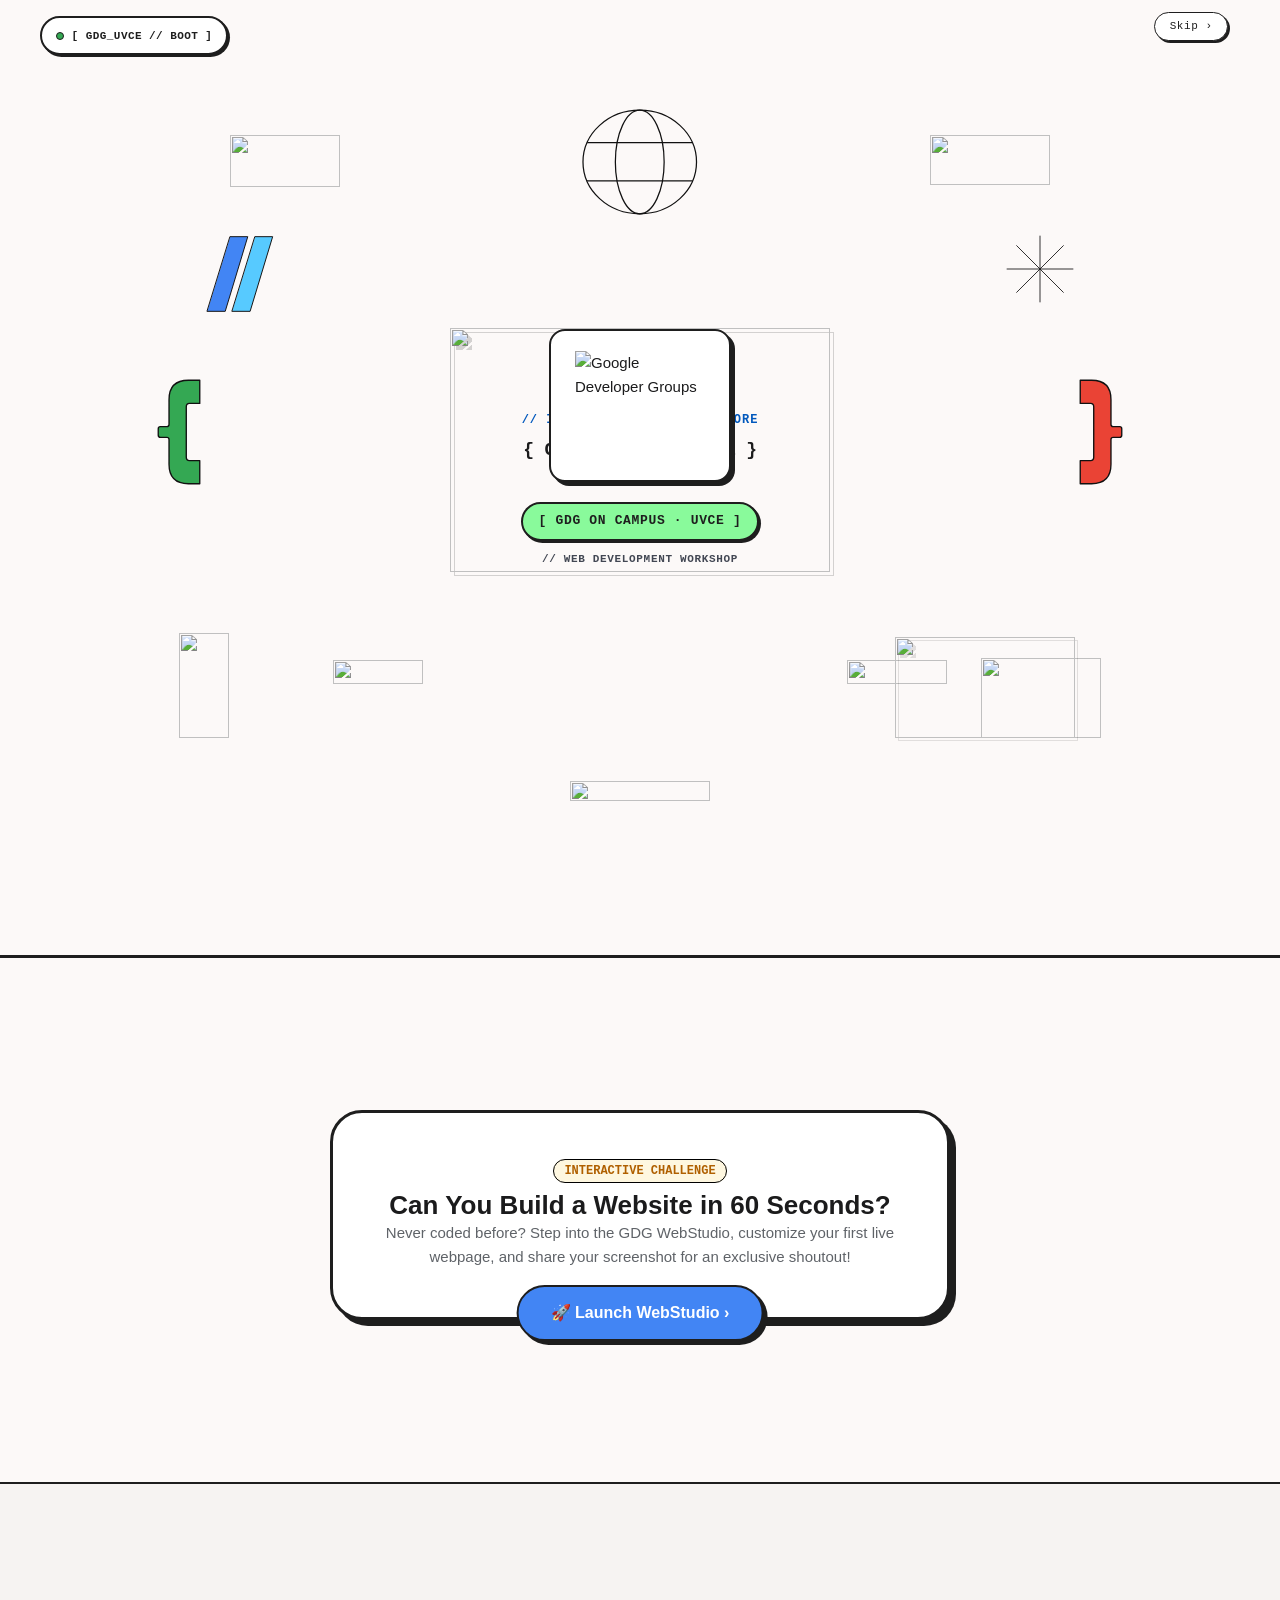
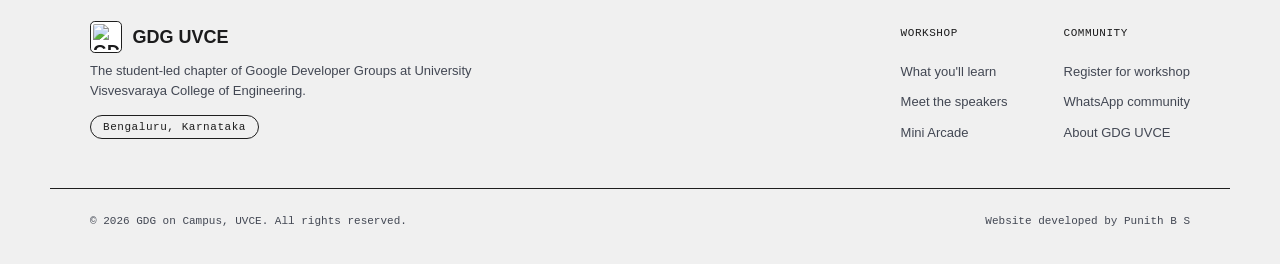
==== index.html @ 46bf40a6 "Refined User Experience" ====
<!DOCTYPE html>
<html lang="en">
<head>
<meta charset="UTF-8" />
<meta name="viewport" content="width=device-width, initial-scale=1.0, viewport-fit=cover" />
<title>GDG UVCE — Web Development Workshop</title>
<meta name="description" content="A free, hands-on web development workshop from GDG on Campus, UVCE. Learn HTML, CSS, JavaScript and deployment, and ship your first live site." />
<meta name="theme-color" content="#fcf9f8" />

<link rel="icon" href="Logo/Logos/GDG-Main-Logo.png" />
<link rel="apple-touch-icon" href="Logo/Logos/GDG-Main-Logo.png" />

<meta property="og:type" content="website" />
<meta property="og:title" content="GDG UVCE — Web Development Workshop" />
<meta property="og:description" content="A free, hands-on web development workshop from GDG on Campus, UVCE. Learn HTML, CSS, JavaScript and deployment, and ship your first live site." />
<meta property="og:image" content="Logo/Logos/GDG-Main-Logo.png" />
<meta name="twitter:card" content="summary" />
<meta name="twitter:title" content="GDG UVCE — Web Development Workshop" />
<meta name="twitter:description" content="A free, hands-on web development workshop from GDG on Campus, UVCE." />
<meta name="twitter:image" content="Logo/Logos/GDG-Main-Logo.png" />

<link rel="preconnect" href="https://fonts.googleapis.com">
<link rel="preconnect" href="https://fonts.gstatic.com" crossorigin>
<link href="https://fonts.googleapis.com/css2?family=Google+Sans:wght@400;500;700;800&family=Google+Sans+Mono:wght@400;500;600;700&display=swap" rel="stylesheet">
<link rel="preload" as="image" href="Playful SVGs and GIFs/Gifs/GDG-Sticker-Assembly.gif" />
<link rel="preload" as="image" href="Playful SVGs and GIFs/Gifs/GDG-Sticker-Brackets.gif" />
<link rel="preload" as="image" href="Logo/Logos/GDG-Main-Logo.png" />
<link rel="stylesheet" href="css/style.css" />
</head>
<body>

<a class="skip-link" href="#main-content">Skip to content</a>

<!-- ============================ INTRO ANIMATION ============================ -->
<section id="intro" aria-label="Intro animation">
  <div class="intro-header">
    <div class="intro-status">
      <span class="status-indicator__dot" aria-hidden="true"></span>
      <span class="intro-status__text">[ GDG_UVCE // BOOT ]</span>
    </div>
    <button id="skip-intro" type="button" aria-label="Skip intro animation">Skip ›</button>
  </div>

  <div id="intro-stage" aria-hidden="true">
    <!-- Boot Metadata Text (Scene 1) -->
    <div class="intro-boot-text" id="intro-boot-text">
      <div class="intro-boot-line intro-boot-line--1">// INITIALIZING WORKSHOP_CORE</div>
      <div class="intro-boot-line intro-boot-line--2">{ GDG_ON_CAMPUS_UVCE }</div>
      <div class="intro-boot-line intro-boot-line--3">* SYSTEM CONNECTED</div>
    </div>

    <!-- Curated SVG Primitives Container (Scene 1 & 2) -->
    <div class="intro-primitives" id="intro-primitives">
      <!-- Wireframe Globe (DrawSVG) -->
      <svg class="intro-svg intro-svg--globe" id="intro-svg-globe" viewBox="1096 24 241 220" width="120" height="110">
        <defs><clipPath id="globe-clip"><ellipse cx="1216" cy="134" rx="114" ry="104"/></clipPath></defs>
        <ellipse cx="1216" cy="134" rx="114" ry="104" fill="none" stroke="#111" stroke-width="2.5" stroke-linejoin="round" stroke-linecap="round"/>
        <ellipse cx="1216" cy="134" rx="49" ry="104" fill="none" stroke="#111" stroke-width="2.5" stroke-linejoin="round" stroke-linecap="round"/>
        <g clip-path="url(#globe-clip)">
          <line x1="1102" y1="95" x2="1331" y2="95" fill="none" stroke="#111" stroke-width="2.5" stroke-linejoin="round" stroke-linecap="round"/>
          <line x1="1102" y1="172" x2="1331" y2="172" fill="none" stroke="#111" stroke-width="2.5" stroke-linejoin="round" stroke-linecap="round"/>
        </g>
      </svg>

      <!-- Terminal Double Slash (DrawSVG) -->
      <svg class="intro-svg intro-svg--slash" id="intro-svg-slash" viewBox="488 279 180 204" width="70" height="80">
        <polygon points="553,285 598,285 540,477 494,477" fill="#4285F4" stroke="#111" stroke-width="2.5" stroke-linejoin="round" stroke-linecap="round"/>
        <polygon points="617,285 662,285 604,477 558,477" fill="#57CAFF" stroke="#111" stroke-width="2.5" stroke-linejoin="round" stroke-linecap="round"/>
      </svg>

      <!-- Asterisk Operator (DrawSVG) -->
      <svg class="intro-svg intro-svg--asterisk" id="intro-svg-asterisk" viewBox="286 279 204 204" width="70" height="70">
        <g fill="none" stroke="#111" stroke-width="2.5" stroke-linejoin="round" stroke-linecap="round">
          <line x1="292" y1="381" x2="484" y2="381"/>
          <line x1="388" y1="285" x2="388" y2="477"/>
          <line x1="320" y1="313" x2="456" y2="449"/>
          <line x1="456" y1="313" x2="320" y2="449"/>
        </g>
      </svg>

      <!-- Curly Braces (Left & Right) -->
      <svg class="intro-svg intro-svg--brace-left" id="intro-svg-brace-left" viewBox="28 279 89 204" width="50" height="110">
        <path d="M111 285 H90 Q54 285 54 321 V367 Q54 371 50 371 H38 Q34 371 34 375 V387 Q34 391 38 391 H50 Q54 391 54 395 V441 Q54 477 90 477 H111 V434 H92 Q86 434 86 428 V334 Q86 328 92 328 H111 Z" fill="#34A853" stroke="#111" stroke-width="2.5" stroke-linejoin="round" stroke-linecap="round"/>
      </svg>
      <svg class="intro-svg intro-svg--brace-right" id="intro-svg-brace-right" viewBox="1248 279 89 204" width="50" height="110">
        <path d="M1254 285 H1275 Q1311 285 1311 321 V367 Q1311 371 1315 371 H1327 Q1331 371 1331 375 V387 Q1331 391 1327 391 H1315 Q1311 391 1311 395 V441 Q1311 477 1275 477 H1254 V434 H1273 Q1279 434 1279 428 V334 Q1279 328 1273 328 H1254 Z" fill="#EA4335" stroke="#111" stroke-width="2.5" stroke-linejoin="round" stroke-linecap="round"/>
      </svg>

      <!-- Google Color Geometry Shapes (IMG elements) -->
      <img class="intro-geom intro-geom--blue-pill" src="Playful SVGs and GIFs/SVGs/Blue/09_pill_horizontal_dark.svg" alt="" width="110" height="52" />
      <img class="intro-geom intro-geom--yellow-stadium" src="Playful SVGs and GIFs/SVGs/Red/13_stadium_dark.svg" alt="" width="120" height="80" />
      <img class="intro-geom intro-geom--green-pill" src="Playful SVGs and GIFs/SVGs/Green/01_pill_vertical_light.svg" alt="" width="50" height="105" />
      <img class="intro-geom intro-geom--red-blob" src="Playful SVGs and GIFs/SVGs/Yellow/14_l_blob_light.svg" alt="" width="120" height="50" />
      <img class="intro-geom intro-geom--arrow" src="Playful SVGs and GIFs/SVGs/Blue/15_arrow_left.svg" alt="" width="140" height="20" />
      <img class="intro-geom intro-geom--dots" src="Playful SVGs and GIFs/SVGs/Blue/16_three_circles_outline.svg" alt="" width="90" height="24" />
      <img class="intro-geom intro-geom--arches" src="Playful SVGs and GIFs/SVGs/Blue/17_three_arches.svg" alt="" width="100" height="24" />
    </div>

    <!-- Scene 3: Sticker Stage -->
    <div class="intro-stickers" id="intro-stickers">
      <div class="intro-sticker intro-sticker--assembly" id="intro-sticker-assembly">
        <img src="Playful SVGs and GIFs/Gifs/GDG-Sticker-Assembly.gif" alt="" width="380" height="244" />
      </div>
      <div class="intro-sticker intro-sticker--brackets" id="intro-sticker-brackets">
        <img src="Playful SVGs and GIFs/Gifs/GDG-Sticker-Brackets.gif" alt="" width="180" height="101" />
      </div>
    </div>

    <!-- Scene 4 & 5: Logo & Chapter Identity Reveal -->
    <div class="intro-logo-container" id="intro-logo-container">
      <div class="intro-logo-card" id="intro-logo-card">
        <img id="intro-logo-img" src="Logo/Logos/GDG-Main-Logo.png" alt="Google Developer Groups" width="130" height="109" />
      </div>
      <div class="intro-identity" id="intro-identity">
        <div class="intro-identity__badge" id="intro-identity-badge">[ GDG ON CAMPUS · UVCE ]</div>
        <div class="intro-identity__sub" id="intro-identity-sub">// WEB DEVELOPMENT WORKSHOP</div>
      </div>
    </div>
  </div>
</section>

<!-- ============================ STICKY NAV ============================ -->
<header class="site-nav" id="site-nav">
  <div class="site-nav__container">
    <a class="site-nav__brand" href="#hero">
      <img src="Logo/Logos/GDG-Main-Logo.png" alt="GDG UVCE logo" width="30" height="30" />
      <span>GDG UVCE</span>
      <span class="code-pill code-pill--blue nav-badge">ON CAMPUS</span>
    </a>
    <nav class="site-nav__links" aria-label="Quick navigation">
      <a href="#learn" class="nav-link">Curriculum</a>
      <a href="#speakers" class="nav-link">Speakers</a>
      <a href="#game" class="nav-link">Mini Arcade</a>
      <a href="#about" class="nav-link">About</a>
    </nav>
    <a class="btn btn--primary js-register-btn site-nav__cta" href="#" target="_blank" rel="noopener noreferrer">
      Register
    </a>
  </div>
</header>

<main id="main-content">

<!-- ============================ HERO ============================ -->
<section id="hero" aria-label="Workshop hero">
  <!-- Subtle Developer SVG Flank Accents -->
  <div class="hero-accent hero-accent--top-left" aria-hidden="true">
    <img src="Playful SVGs and GIFs/SVGs/Green/05_brace_left_dark.svg" alt="" width="52" height="120" />
  </div>
  <div class="hero-accent hero-accent--top-right" aria-hidden="true">
    <img src="Playful SVGs and GIFs/SVGs/Yellow/07_asterisk.svg" alt="" width="60" height="60" />
  </div>
  <div class="hero-accent hero-accent--bottom-right" aria-hidden="true">
    <img src="Playful SVGs and GIFs/SVGs/Red/12_brace_right_light.svg" alt="" width="52" height="120" />
  </div>

  <div class="container hero-container">
    <div class="hero-status-row">
      <span class="status-indicator">
        <span class="status-indicator__dot" aria-hidden="true"></span>
        <span>OPEN</span>
      </span>
      <span class="code-pill code-pill--neutral">GDG ON CAMPUS · UVCE</span>
    </div>

    <img class="hero-logo" src="Logo/Logos/GDG-Main-Logo.png" alt="GDG UVCE logo" width="56" height="56" />

    <p class="eyebrow">STUDENT COMMUNITY INITIATIVE</p>

    <h1 class="hero-title type-display-lg">
      <span class="hero-title__line hero-title__line--accent">Web Development</span>
      <span class="hero-title__line">Workshop</span>
    </h1>

    <!-- Asymmetrical Window Card for Event Metadata -->
    <div class="window-card hero-meta-window">
      <div class="card-window-header">
        <div class="window-controls" aria-hidden="true">
          <span class="window-dot window-dot--red"></span>
          <span class="window-dot window-dot--yellow"></span>
          <span class="window-dot window-dot--green"></span>
        </div>
        <span class="card-window-tag">event_meta.config</span>
      </div>
      <div class="hero-meta">
        <div class="hero-meta__item">
          <span class="hero-meta__icon" aria-hidden="true">
            <svg width="18" height="18" viewBox="0 0 24 24" fill="none" stroke="currentColor" stroke-width="2" stroke-linecap="round" stroke-linejoin="round">
              <rect x="3" y="4" width="18" height="18" rx="2" ry="2"></rect>
              <line x1="16" y1="2" x2="16" y2="6"></line>
              <line x1="8" y1="2" x2="8" y2="6"></line>
              <line x1="3" y1="10" x2="21" y2="10"></line>
            </svg>
          </span>
          <div>
            <span class="hero-meta__sub">DATE</span>
            <strong id="hero-date">Sat, Nov 7, 2026</strong>
          </div>
        </div>
        <div class="hero-meta__divider" aria-hidden="true"></div>
        <div class="hero-meta__item">
          <span class="hero-meta__icon" aria-hidden="true">
            <svg width="18" height="18" viewBox="0 0 24 24" fill="none" stroke="currentColor" stroke-width="2" stroke-linecap="round" stroke-linejoin="round">
              <circle cx="12" cy="12" r="10"></circle>
              <polyline points="12 6 12 12 16 14"></polyline>
            </svg>
          </span>
          <div>
            <span class="hero-meta__sub">TIME</span>
            <strong id="hero-time">10:00 AM onwards</strong>
          </div>
        </div>
        <div class="hero-meta__divider" aria-hidden="true"></div>
        <div class="hero-meta__item">
          <span class="hero-meta__icon" aria-hidden="true">
            <svg width="18" height="18" viewBox="0 0 24 24" fill="none" stroke="currentColor" stroke-width="2" stroke-linecap="round" stroke-linejoin="round">
              <rect x="2" y="3" width="20" height="14" rx="2" ry="2"></rect>
              <line x1="8" y1="21" x2="16" y2="21"></line>
              <line x1="12" y1="17" x2="12" y2="21"></line>
            </svg>
          </span>
          <div>
            <span class="hero-meta__sub">LOCATION</span>
            <strong id="hero-venue">Online</strong>
          </div>
        </div>
      </div>
      <div class="card-window-footer">
        <span class="card-window-chapter">GDG ON CAMPUS · UVCE</span>
        <span class="card-window-track">EVENT_METADATA</span>
      </div>
    </div>

    <!-- Typewriter Command Line -->
    <div class="typewriter-box" aria-label="What you will learn">
      <span class="typewriter-prefix">&gt; $ learn --track</span>
      <span class="typewriter-output">
        <span id="typewriter"></span><span class="caret" aria-hidden="true">_</span>
      </span>
    </div>

    <!-- Neo-Brutalist Countdown -->
    <div class="countdown-wrapper">
      <div class="countdown" id="countdown" aria-label="Countdown to workshop">
        <div class="countdown__unit">
          <span class="countdown__unit-tag">01</span>
          <span class="countdown__value" id="cd-days">00</span>
          <span class="countdown__label countdown__label--blue">Days</span>
        </div>
        <div class="countdown__unit">
          <span class="countdown__unit-tag">02</span>
          <span class="countdown__value" id="cd-hours">00</span>
          <span class="countdown__label countdown__label--red">Hours</span>
        </div>
        <div class="countdown__unit">
          <span class="countdown__unit-tag">03</span>
          <span class="countdown__value" id="cd-mins">00</span>
          <span class="countdown__label countdown__label--yellow">Mins</span>
        </div>
        <div class="countdown__unit">
          <span class="countdown__unit-tag">04</span>
          <span class="countdown__value" id="cd-secs">00</span>
          <span class="countdown__label countdown__label--green">Secs</span>
        </div>
      </div>
    </div>

    <!-- Action Buttons -->
    <div class="btn-row cta-row">
      <a class="btn btn--primary js-register-btn" href="#" target="_blank" rel="noopener noreferrer">
        Claim your seat <span class="btn-arrow" aria-hidden="true">→</span>
      </a>
      <a class="btn btn--secondary js-whatsapp-btn" href="#" target="_blank" rel="noopener noreferrer">
        Join on WhatsApp <span class="btn-arrow" aria-hidden="true">↗</span>
      </a>
    </div>

    <div class="scroll-hint" aria-hidden="true">
      <span class="scroll-hint__track"></span>
      <span class="scroll-hint__text">SCROLL TO EXPLORE</span>
    </div>
  </div>
</section>

<div class="section-divider"></div>

<!-- GDG WebStudio Teaser Banner -->
<section class="container" style="margin-top: 40px; margin-bottom: 40px;">
  <div style="
    background: #FFFFFF;
    border: 2px solid #000;
    border-radius: 16px;
    padding: 32px 28px;
    box-shadow: 5px 5px 0 #000;
    display: flex;
    flex-wrap: wrap;
    justify-content: space-between;
    align-items: center;
    gap: 20px;
  ">
    <div>
      <span style="
        font-family: monospace;
        font-size: 12px;
        font-weight: 700;
        background: #FEF7E0;
        color: #B06000;
        padding: 4px 10px;
        border-radius: 999px;
        border: 1px solid #000;
      ">INTERACTIVE CHALLENGE</span>
      <h2 style="font-size: 26px; font-weight: 700; margin-top: 10px;">
        Can You Build a Website in 60 Seconds?
      </h2>
      <p style="font-size: 15px; color: #5F6368; max-width: 550px; margin-top: 4px;">
        Never coded before? Step into the GDG WebStudio, customize your first live webpage, and share your screenshot
        for an exclusive shoutout!
      </p>
    </div>
    <a href="builder.html" target="_blank" rel="noopener noreferrer" class="teaser-launch-btn">
      🚀 Launch WebStudio ›
    </a>
  </div>
</section>

<!-- ============================ WHAT YOU'LL LEARN (TINTED MATTING) ============================ -->
<section id="learn" aria-label="What you'll learn">
  <div class="container">
    <div class="section-header">
      <div class="section-header__tag">
        <span class="code-pill code-pill--blue reveal">04_MODULES</span>
      </div>
      <p class="eyebrow reveal">{ CURRICULUM }</p>
      <h2 class="section-title type-headline-lg reveal">What you'll learn</h2>
      <p class="section-sub type-body-md reveal">Four hands-on tracks mapped directly to Google's 4-quadrant chromatic foundation — from a blank file to a live URL.</p>
    </div>

    <div class="session-grid">
      <!-- 01 HTML (Pastel Blue Matting) -->
      <div class="session-matting session-matting--blue reveal">
        <div class="window-card session-card">
          <div class="card-window-header">
            <div class="window-controls" aria-hidden="true">
              <span class="window-dot window-dot--red"></span>
              <span class="window-dot window-dot--yellow"></span>
              <span class="window-dot window-dot--green"></span>
            </div>
            <span class="card-window-tag">01_structure.html</span>
          </div>
          <div class="session-card__body">
            <div class="session-card__meta">
              <span class="code-pill code-pill--blue">01 / BLUE</span>
              <span class="code-pill code-pill--neutral">{ markup }</span>
            </div>
            <h3 class="session-card__title">HTML5 Semantic Structure</h3>
            <p class="session-card__desc">Structure real, accessible web pages using modern HTML5 tags, semantic document hierarchy, forms, and accessibility primitives.</p>
            <div class="session-card__footer">
              <code>&lt;main class="app"&gt;</code>
            </div>
          </div>
          <div class="card-window-footer">
            <span class="card-window-chapter">GDG UVCE</span>
            <span class="card-window-track">01 / HTML</span>
          </div>
        </div>
      </div>

      <!-- 02 CSS (Pastel Red Matting) -->
      <div class="session-matting session-matting--red reveal">
        <div class="window-card session-card">
          <div class="card-window-header">
            <div class="window-controls" aria-hidden="true">
              <span class="window-dot window-dot--red"></span>
              <span class="window-dot window-dot--yellow"></span>
              <span class="window-dot window-dot--green"></span>
            </div>
            <span class="card-window-tag">02_styles.css</span>
          </div>
          <div class="session-card__body">
            <div class="session-card__meta">
              <span class="code-pill code-pill--red">02 / RED</span>
              <span class="code-pill code-pill--neutral">{ layout }</span>
            </div>
            <h3 class="session-card__title">Modern CSS &amp; Responsive Layouts</h3>
            <p class="session-card__desc">Master Flexbox, CSS Grid, custom properties, and fluid typography so your sites look crisp on phones, tablets, and desktops.</p>
            <div class="session-card__footer">
              <code>display: grid; gap: 1.5rem;</code>
            </div>
          </div>
          <div class="card-window-footer">
            <span class="card-window-chapter">GDG UVCE</span>
            <span class="card-window-track">02 / CSS</span>
          </div>
        </div>
      </div>

      <!-- 03 JavaScript (Pastel Yellow Matting) -->
      <div class="session-matting session-matting--yellow reveal">
        <div class="window-card session-card">
          <div class="card-window-header">
            <div class="window-controls" aria-hidden="true">
              <span class="window-dot window-dot--red"></span>
              <span class="window-dot window-dot--yellow"></span>
              <span class="window-dot window-dot--green"></span>
            </div>
            <span class="card-window-tag">03_logic.js</span>
          </div>
          <div class="session-card__body">
            <div class="session-card__meta">
              <span class="code-pill code-pill--yellow">03 / YELLOW</span>
              <span class="code-pill code-pill--neutral">{ logic }</span>
            </div>
            <h3 class="session-card__title">JavaScript Interactivity &amp; DOM</h3>
            <p class="session-card__desc">Bring pages to life with user events, DOM manipulation, timers, state management, and responsive interactive logic.</p>
            <div class="session-card__footer">
              <code>btn.addEventListener("click", run);</code>
            </div>
          </div>
          <div class="card-window-footer">
            <span class="card-window-chapter">GDG UVCE</span>
            <span class="card-window-track">03 / JS</span>
          </div>
        </div>
      </div>

      <!-- 04 Deployment (Pastel Green Matting) -->
      <div class="session-matting session-matting--green reveal">
        <div class="window-card session-card">
          <div class="card-window-header">
            <div class="window-controls" aria-hidden="true">
              <span class="window-dot window-dot--red"></span>
              <span class="window-dot window-dot--yellow"></span>
              <span class="window-dot window-dot--green"></span>
            </div>
            <span class="card-window-tag">04_deploy.sh</span>
          </div>
          <div class="session-card__body">
            <div class="session-card__meta">
              <span class="code-pill code-pill--green">04 / GREEN</span>
              <span class="code-pill code-pill--neutral">{ deploy }</span>
            </div>
            <h3 class="session-card__title">Version Control &amp; Live Deployment</h3>
            <p class="session-card__desc">Push your code to GitHub and ship a live, production URL that you can share with friends and add to your portfolio.</p>
            <div class="session-card__footer">
              <code>git push origin main → live 🚀</code>
            </div>
          </div>
          <div class="card-window-footer">
            <span class="card-window-chapter">GDG UVCE</span>
            <span class="card-window-track">04 / DEPLOY</span>
          </div>
        </div>
      </div>
    </div>
  </div>
</section>

<!-- ============================ SPEAKERS ============================ -->
<section id="speakers" aria-label="Speakers">
  <div class="container">
    <div class="section-header">
      <div class="section-header__tag">
        <span class="code-pill code-pill--yellow reveal">MENTORS</span>
      </div>
      <p class="eyebrow reveal">{ INSTRUCTORS }</p>
      <h2 class="section-title type-headline-lg reveal">Meet the speakers</h2>
      <p class="section-sub type-body-md reveal">Learn directly from community builders and peers who have shipped real projects.</p>
    </div>
    <div class="speaker-grid" id="speaker-grid"></div>
  </div>
</section>

<!-- ============================ GAME ============================ -->
<!-- ============================ GAME: MINI ARCADE ============================ -->
<section id="game" aria-label="Mini Arcade">
  <div class="container game-module">
    <div class="section-header reveal">
      <div class="section-header__tag">
        <span class="code-pill code-pill--green">ARCADE_CHALLENGE</span>
      </div>
      <p class="eyebrow">{ MINI ARCADE }</p>
      <h2 class="section-title type-headline-lg">Mini Arcade</h2>
      <p class="section-sub type-body-md">Pick a game. Three quick challenges, one arcade.</p>
    </div>

    <div class="arcade-bar reveal">
      <div class="arcade-picker" role="tablist" aria-label="Choose a mini-game">
        <button class="arcade-choice is-active" type="button" role="tab" id="tab-ship" aria-controls="panel-ship" aria-selected="true" tabindex="0" data-arcade="ship" data-title="Ship the Web" data-time="18 SEC" data-blurb="Catch the stack before time runs out. Build the complete web." data-controls="Arrow keys or A D to move · drag on mobile">Ship the Web</button>
        <button class="arcade-choice" type="button" role="tab" id="tab-commit" aria-controls="panel-commit" aria-selected="false" tabindex="-1" data-arcade="commit" data-title="Commit Rush" data-time="ENDLESS" data-blurb="Endless run from Easy to Extreme Demon. Three lives, ranks F to SSS, and SSS only at max intensity." data-controls="Space or ↑ to jump · ↓ to slam">Commit Rush</button>
        <button class="arcade-choice" type="button" role="tab" id="tab-bug" aria-controls="panel-bug" aria-selected="false" tabindex="-1" data-arcade="bug" data-title="Bug Smasher" data-time="30 SEC" data-blurb="Whack the bugs before they retreat. Spare the friendly packets." data-controls="Tap bugs · drag to aim the hammer">Bug Smasher</button>
      </div>
      <div class="arcade-info" aria-live="polite">
        <div class="arcade-info__head">
          <strong class="arcade-info__title" id="arcade-title">Ship the Web</strong>
          <span class="code-pill code-pill--green" id="arcade-time">18 SEC</span>
        </div>
        <p class="arcade-info__blurb" id="arcade-blurb">Catch the stack before time runs out. Build the complete web.</p>
        <span class="arcade-info__controls" id="arcade-controls">Arrow keys or A D to move · drag on mobile</span>
      </div>
    </div>

    <div class="arcade-panel" data-arcade-panel="ship" role="tabpanel" id="panel-ship" aria-labelledby="tab-ship">
    <div class="window-card game-window reveal">
      <div class="card-window-header">
        <div class="window-controls" aria-hidden="true">
          <span class="window-dot window-dot--red"></span>
          <span class="window-dot window-dot--yellow"></span>
          <span class="window-dot window-dot--green"></span>
        </div>
        <span class="card-window-tag">ship_the_web.exe</span>
      </div>

      <div id="game-stage">
        <canvas id="game-canvas"></canvas>

        <!-- HUD: Live Score, Stack Badges, Combo, Timer -->
        <div id="game-hud" hidden>
          <div class="game-hud__left">
            <span id="game-score" class="code-pill code-pill--blue">Score: 0</span>
            <span id="game-combo" class="code-pill code-pill--yellow" hidden>Combo ×1</span>
          </div>
          <div class="game-hud__center" id="game-stack-status" aria-label="Stack progress">
            <span class="stack-badge" id="badge-html" data-cat="html">HTML</span>
            <span class="stack-badge" id="badge-css" data-cat="css">CSS</span>
            <span class="stack-badge" id="badge-js" data-cat="js">JS</span>
            <span class="stack-badge" id="badge-git" data-cat="git">GIT</span>
            <span class="stack-badge" id="badge-deploy" data-cat="deploy">SHIP</span>
          </div>
          <div class="game-hud__right">
            <span id="game-timer" class="code-pill code-pill--red">18s</span>
          </div>
        </div>

        <!-- Start Screen -->
        <div id="game-start-screen" class="game-overlay">
          <span class="code-pill code-pill--yellow">18-SEC SPEED CHALLENGE</span>
          <h3 class="game-overlay-title">SHIP THE WEB</h3>
          <p class="game-overlay-sub">Catch falling HTML, CSS, JavaScript, Git &amp; Deploy tags. Avoid bugs. Build the complete stack!</p>
          <div class="game-controls-hint">
            <span>← → / A D or Mouse</span> · <span>Mobile: Drag Basket</span>
          </div>
          <button id="game-start-btn" class="btn btn--primary" type="button">Start the build ›</button>
        </div>

        <!-- Ending & Workshop Reveal Screen -->
        <div id="game-end-screen" class="game-overlay game-overlay--complete" hidden>
          <div class="end-stack-header">
            <span class="code-pill code-pill--green" id="end-status-pill">STACK COMPLETE ✓</span>
            <h3 class="game-overlay-title" id="end-title">STACK COMPLETE.</h3>
          </div>

          <div class="end-checklist" id="end-checklist">
            <div class="end-check-item" data-check="html"><span class="check-icon">✓</span> HTML</div>
            <div class="end-check-item" data-check="css"><span class="check-icon">✓</span> CSS</div>
            <div class="end-check-item" data-check="js"><span class="check-icon">✓</span> JAVASCRIPT</div>
            <div class="end-check-item" data-check="git"><span class="check-icon">✓</span> GIT</div>
            <div class="end-check-item" data-check="deploy"><span class="check-icon">✓</span> DEPLOY</div>
          </div>

          <div class="end-scores">
            <span class="end-score-item">SCORE: <strong id="game-final-score">0</strong></span>
            <span class="end-score-divider">·</span>
            <span class="end-score-item">MAX COMBO: <strong id="game-max-combo">×1</strong></span>
          </div>

          <div class="end-workshop-card">
            <p class="end-statement">YOU'VE GOT THE STACK.</p>
            <p class="end-statement-sub">NOW LET'S BUILD SOMETHING REAL.</p>
            <div class="end-divider" aria-hidden="true"></div>
            <p class="end-chapter-tag">GDG ON CAMPUS · UVCE PRESENTS</p>
            <h4 class="end-workshop-title">WEB DEVELOPMENT WORKSHOP</h4>
          </div>

          <div class="end-actions">
            <a href="#about" class="btn btn--primary js-register-btn">Claim your seat ›</a>
            <button id="game-replay-btn" class="btn btn--secondary" type="button">Play again ↻</button>
          </div>
        </div>
      </div>

      <div class="card-window-footer">
        <span class="card-window-chapter">GDG ON CAMPUS · UVCE</span>
        <span class="game-footer-actions">
          <button class="arcade-restart" type="button" id="game-music-btn" aria-pressed="true">♫ Music on</button>
          <button class="arcade-restart" type="button" id="game-restart-btn">Restart ↻</button>
        </span>
        <span class="card-window-track game-footer-track">WEB_STACK_ARCADE</span>
      </div>
    </div>
    </div>
    <div class="arcade-panel" data-arcade-panel="commit" role="tabpanel" id="panel-commit" aria-labelledby="tab-commit" hidden>
      <div class="window-card arcade-window">
        <div class="card-window-header">
          <div class="window-controls" aria-hidden="true">
            <span class="window-dot window-dot--red"></span>
            <span class="window-dot window-dot--yellow"></span>
            <span class="window-dot window-dot--green"></span>
          </div>
          <span class="card-window-tag">commit_rush.exe</span>
        </div>
        <div class="arcade-stage">
          <iframe class="arcade-frame" data-game="commit-rush" data-src="mini-arcade/commit-rush.html?embed=1" title="Commit Rush mini-game"></iframe>
          <div class="arcade-loader" role="status" hidden><span>Loading Commit Rush</span></div>
        </div>
        <div class="card-window-footer">
          <span class="card-window-chapter">GDG ON CAMPUS · UVCE</span>
          <button class="arcade-restart" type="button" data-restart="commit">Restart ↻</button>
          <span class="card-window-track">COMMIT_RUSH</span>
        </div>
      </div>
    </div>
    <div class="arcade-panel" data-arcade-panel="bug" role="tabpanel" id="panel-bug" aria-labelledby="tab-bug" hidden>
      <div class="window-card arcade-window">
        <div class="card-window-header">
          <div class="window-controls" aria-hidden="true">
            <span class="window-dot window-dot--red"></span>
            <span class="window-dot window-dot--yellow"></span>
            <span class="window-dot window-dot--green"></span>
          </div>
          <span class="card-window-tag">bug_smasher.exe</span>
        </div>
        <div class="arcade-stage">
          <iframe class="arcade-frame" data-game="bug-vacuum" data-src="mini-arcade/bug-vacuum.html?embed=1" title="Bug Smasher mini-game"></iframe>
          <div class="arcade-loader" role="status" hidden><span>Loading Bug Smasher</span></div>
        </div>
        <div class="card-window-footer">
          <span class="card-window-chapter">GDG ON CAMPUS · UVCE</span>
          <button class="arcade-restart" type="button" data-restart="bug">Restart ↻</button>
          <span class="card-window-track">BUG_SMASHER</span>
        </div>
      </div>
    </div>
  </div>
</section>

<!-- ============================ ABOUT ============================ -->
<section id="about" aria-label="About GDG UVCE">
  <div class="container">
    <div class="window-card about-card reveal">
      <div class="card-window-header">
        <div class="window-controls" aria-hidden="true">
          <span class="window-dot window-dot--red"></span>
          <span class="window-dot window-dot--yellow"></span>
          <span class="window-dot window-dot--green"></span>
        </div>
        <span class="card-window-tag">gdg_uvce_chapter.md</span>
      </div>
      <div class="about-card__body">
        <div class="about-card__header">
          <img class="about-logo" src="Logo/Logos/GDG-Main-Logo.png" alt="GDG UVCE logo" width="52" height="52" />
          <div>
            <span class="code-pill code-pill--neutral">CHAPTER OVERVIEW</span>
            <h2 class="section-title type-headline-lg">About GDG on Campus UVCE</h2>
          </div>
        </div>
        <p class="about-text" id="about-text"></p>
        <div class="about-tags">
          <span class="btn--code code-pill code-pill--blue">{ Web Development }</span>
          <span class="btn--code code-pill code-pill--green">{ Cloud &amp; DevOps }</span>
          <span class="btn--code code-pill code-pill--yellow">{ AI &amp; Machine Learning }</span>
          <span class="btn--code code-pill code-pill--red">{ Open Source }</span>
        </div>
      </div>
      <div class="card-window-footer">
        <span class="card-window-chapter">GDG ON CAMPUS · UVCE</span>
        <span class="card-window-track">CHAPTER_PROFILE</span>
      </div>
    </div>
  </div>
</section>

<!-- ============================ BOTTOM CTA ============================ -->
<section id="cta" aria-label="Join us">
  <div class="container">
    <div class="window-card cta-card reveal">
      <div class="card-window-header">
        <div class="window-controls" aria-hidden="true">
          <span class="window-dot window-dot--red"></span>
          <span class="window-dot window-dot--yellow"></span>
          <span class="window-dot window-dot--green"></span>
        </div>
        <span class="card-window-tag">register_now.sh</span>
      </div>
      <div class="cta-card__body">
        <span class="code-pill code-pill--blue">LAST STEP</span>
        <h2 class="section-title type-headline-lg">Ready to build your first website?</h2>
        <p class="section-sub type-body-md">Claim your seat today, bring your laptop, and walk away with your own deployed website.</p>
        <div class="btn-row cta-row">
          <a class="btn btn--primary js-register-btn" href="#" target="_blank" rel="noopener noreferrer">
            Claim your seat <span class="btn-arrow" aria-hidden="true">→</span>
          </a>
          <a class="btn btn--secondary js-whatsapp-btn" href="#" target="_blank" rel="noopener noreferrer">
            Join on WhatsApp <span class="btn-arrow" aria-hidden="true">↗</span>
          </a>
        </div>
      </div>
      <div class="card-window-footer">
        <span class="card-window-chapter">GDG ON CAMPUS · UVCE</span>
        <span class="card-window-track">REGISTRATION_PORTAL</span>
      </div>
    </div>
  </div>
</section>

</main>

<!-- ============================ FOOTER ============================ -->
<footer class="site-footer">
  <div class="container site-footer__inner">
    <div class="site-footer__brand-block">
      <div class="site-footer__brand">
        <img src="Logo/Logos/GDG-Main-Logo.png" alt="GDG UVCE logo" width="32" height="32" />
        <span>GDG UVCE</span>
      </div>
      <p class="site-footer__tagline">The student-led chapter of Google Developer Groups at University Visvesvaraya College of Engineering.</p>
      <div class="site-footer__meta">
        <span class="code-pill code-pill--neutral">Bengaluru, Karnataka</span>
      </div>
    </div>
    <div class="site-footer__links">
      <div class="site-footer__col">
        <h4>Workshop</h4>
        <a href="#learn">What you'll learn</a>
        <a href="#speakers">Meet the speakers</a>
        <a href="#game">Mini Arcade</a>
      </div>
      <div class="site-footer__col">
        <h4>Community</h4>
        <a class="js-register-btn" href="#" target="_blank" rel="noopener noreferrer">Register for workshop</a>
        <a class="js-whatsapp-btn" href="#" target="_blank" rel="noopener noreferrer">WhatsApp community</a>
        <a href="#about">About GDG UVCE</a>
      </div>
    </div>
  </div>
  <div class="container site-footer__bottom">
    <p>&copy; 2026 GDG on Campus, UVCE. All rights reserved.</p>
    <p class="site-footer__dev">Website developed by <span id="dev-name">Punith B S</span></p>
  </div>
</footer>

<script src="gsap-public/gsap-public/minified/gsap.min.js"></script>
<script src="gsap-public/gsap-public/minified/DrawSVGPlugin.min.js"></script>
<script src="gsap-public/gsap-public/minified/ScrambleTextPlugin.min.js"></script>
<script src="gsap-public/gsap-public/minified/CustomEase.min.js"></script>
<script src="gsap-public/gsap-public/minified/CustomBounce.min.js"></script>
<script src="gsap-public/gsap-public/minified/MotionPathPlugin.min.js"></script>
<script src="js/config.js?v=20261010-speaker-cards"></script>
<script src="js/data.js?v=20261010-speaker-cards"></script>
<script src="js/intro.js?v=20261010-speaker-cards"></script>
<script src="js/main.js?v=20261010-speaker-cards"></script>
<script src="js/game.js?v=20261010-speakers"></script>
<script src="js/arcade.js?v=20261013-arcade"></script>
</body>
</html>
---- css/style.css ----
/* ============================================================================
   GDG ON CAMPUS DESIGN SYSTEM
   Source of Truth: GDG_DESIGN.md
   STRICT AND LITERAL SPECIFICATION IMPLEMENTATION
   ============================================================================ */

:root {
  /* ==========================================
     COLORS (YAML Frontmatter + Palette Spec)
     ========================================== */
  --surface: #fcf9f8;
  --surface-dim: #dcd9d9;
  --surface-bright: #fcf9f8;
  --surface-container-lowest: #ffffff;
  --surface-container-low: #f6f3f2;
  --surface-container: #f0eded;
  --surface-container-high: #eae7e7;
  --surface-container-highest: #e5e2e1;
  --surface-variant: #e5e2e1;

  --on-surface: #1b1b1c;
  --on-surface-variant: #424753;
  --inverse-surface: #303030;
  --inverse-on-surface: #f3f0ef;
  --outline: #727785;
  --outline-variant: #c2c6d5;
  --surface-tint: #005ac1;

  --primary: #0058bd;
  --on-primary: #ffffff;
  --primary-container: #2771df;
  --on-primary-container: #fefcff;
  --inverse-primary: #adc6ff;

  --secondary: #006e2c;
  --on-secondary: #ffffff;
  --secondary-container: #86f898;
  --on-secondary-container: #00722f;

  --tertiary: #7d5400;
  --on-tertiary: #ffffff;
  --tertiary-container: #9d6b00;
  --on-tertiary-container: #fffbff;

  --error: #ba1a1a;
  --on-error: #ffffff;
  --error-container: #ffdad6;
  --on-error-container: #93000a;

  --primary-fixed: #d8e2ff;
  --primary-fixed-dim: #adc6ff;
  --on-primary-fixed: #001a41;
  --on-primary-fixed-variant: #004494;

  --secondary-fixed: #89fa9b;
  --secondary-fixed-dim: #6ddd81;
  --on-secondary-fixed: #002108;
  --on-secondary-fixed-variant: #005320;

  --tertiary-fixed: #ffddb0;
  --tertiary-fixed-dim: #ffba45;
  --on-tertiary-fixed: #281800;
  --on-tertiary-fixed-variant: #614000;

  --background: #fcf9f8;
  --on-background: #1b1b1c;

  /* Official 4-Quadrant Chromatic Foundation (Core, Halftone, Pastel) */
  --core-blue: #4285F4;
  --halftone-blue: #57CAFF;
  --pastel-blue: #C3ECF6;

  --core-green: #34A853;
  --halftone-green: #5CDB6D;
  --pastel-green: #CCF6C5;

  --core-yellow: #F9AB00;
  --halftone-yellow: #FFD427;
  --pastel-yellow: #FFE7A5;

  --core-red: #EA4335;
  --halftone-red: #FF7DAF;
  --pastel-red: #F8D8D8;

  --crisp-white: #FFFFFF;
  --off-white: #F0F0F0;
  --black-02: #1E1E1E;

  /* ==========================================
     TYPOGRAPHY (Google Sans & Google Sans Mono)
     ========================================== */
  --font-family-display: 'Google Sans', sans-serif;
  --font-family-body: 'Google Sans', sans-serif;
  --font-family-mono: 'Google Sans Mono', monospace;

  /* ==========================================
     SHAPES & RADII
     ========================================== */
  --rounded-sm: 0.3rem;      /* sm: 0.3rem */
  --rounded-default: 1rem;   /* DEFAULT: 1rem */
  --rounded-md: 1.5rem;      /* md: 1.5rem */
  --rounded-lg: 2rem;        /* lg: 2rem */
  --rounded-xl: 3rem;        /* xl: 3rem */
  --rounded-full: 9999px;    /* full: 9999px */
  --card-radius: 1.25rem;    /* 1.25rem to 1.5rem border radius */

  /* ==========================================
     SHADOWS & ELEVATION
     ========================================== */
  /* Spec default: color #1E1E1E, blur 0px, spread -1px, offset 2.5px 2.5px */
  --shadow-spec: 2.5px 2.5px 0px -1px var(--black-02);
  --shadow-button: 2px 2px 0px var(--black-02);
  --shadow-card: 4px 4px 0px var(--black-02);
  --shadow-focus: 2px 2px 0px var(--core-blue);

  /* ==========================================
     STRUCTURAL BORDERS
     ========================================== */
  --border-structural: 2px solid var(--black-02);
  --border-medium: 1.5px solid var(--black-02);
  --border-thin: 1px solid var(--black-02);

  /* ==========================================
     SPACING & LAYOUT
     ========================================== */
  --gutter: 1.5rem;          /* gutter: 1.5rem (24px) */
  --gutter-mobile: 1rem;     /* gutter-mobile: 1rem (16px) */
  --margin: 2.5rem;          /* margin: 2.5rem (40px) */
  --margin-mobile: 1.25rem;  /* margin-mobile: 1.25rem (20px) */

  --space-xs: 0.25rem;
  --space-sm: 0.5rem;
  --space-md: 1rem;
  --space-lg: 1.5rem;
  --space-xl: 2rem;

  --container-max: 1180px;
}

/* ============================ RESET & BASE ============================ */
*, *::before, *::after {
  box-sizing: border-box;
}

html {
  scroll-behavior: smooth;
  background-color: var(--surface);
}

body {
  margin: 0;
  background-color: var(--surface);
  color: var(--on-surface);
  font-family: var(--font-family-body);
  font-size: 15px; /* body-md: 15px */
  font-weight: 400;
  line-height: 24px;
  -webkit-font-smoothing: antialiased;
  -moz-osx-font-smoothing: grayscale;
  overflow-x: hidden;
}

/* Base Headings */
h1, h2, h3, h4, h5, h6 {
  margin: 0;
  font-family: var(--font-family-display);
  color: var(--on-surface);
}

p {
  margin: 0;
}

a {
  color: inherit;
  text-decoration: none;
}

button {
  font-family: inherit;
}

code {
  font-family: var(--font-family-mono);
}

img {
  max-width: 100%;
  display: block;
}

/* ============================ TYPOGRAPHY UTILITIES ============================ */
/* display-lg: 56px, 800, 64px, -0.03em */
.type-display-lg {
  font-family: var(--font-family-display);
  font-size: 56px;
  font-weight: 800;
  line-height: 64px;
  letter-spacing: -0.03em;
}

/* display-lg-mobile: 36px, 800, 44px, -0.02em */
@media (max-width: 639px) {
  .type-display-lg {
    font-size: 36px;
    line-height: 44px;
    letter-spacing: -0.02em;
  }
}

/* headline-lg: 32px, 700, 40px, -0.02em */
.type-headline-lg {
  font-family: var(--font-family-display);
  font-size: 32px;
  font-weight: 700;
  line-height: 40px;
  letter-spacing: -0.02em;
}

/* headline-lg-mobile: 26px, 700, 34px, -0.01em */
@media (max-width: 639px) {
  .type-headline-lg {
    font-size: 26px;
    line-height: 34px;
    letter-spacing: -0.01em;
  }
}

/* headline-md: 24px, 700, 32px, -0.01em */
.type-headline-md {
  font-family: var(--font-family-display);
  font-size: 24px;
  font-weight: 700;
  line-height: 32px;
  letter-spacing: -0.01em;
}

/* headline-sm: 20px, 600, 28px */
.type-headline-sm {
  font-family: var(--font-family-display);
  font-size: 20px;
  font-weight: 600;
  line-height: 28px;
}

/* body-lg: 18px, 400, 28px */
.type-body-lg {
  font-family: var(--font-family-body);
  font-size: 18px;
  font-weight: 400;
  line-height: 28px;
}

/* body-md: 15px, 400, 24px */
.type-body-md {
  font-family: var(--font-family-body);
  font-size: 15px;
  font-weight: 400;
  line-height: 24px;
}

/* body-sm: 13px, 400, 20px */
.type-body-sm {
  font-family: var(--font-family-body);
  font-size: 13px;
  font-weight: 400;
  line-height: 20px;
}

/* label-md: 14px, 600, 18px, 0.01em */
.type-label-md {
  font-family: var(--font-family-display);
  font-size: 14px;
  font-weight: 600;
  line-height: 18px;
  letter-spacing: 0.01em;
}

/* label-sm: 11px, 500, 14px, 0.05em */
.type-label-sm {
  font-family: var(--font-family-mono);
  font-size: 11px;
  font-weight: 500;
  line-height: 14px;
  letter-spacing: 0.05em;
}

/* ============================ LAYOUT & 12-COLUMN GRID ============================ */
.container {
  width: 100%;
  max-width: var(--container-max);
  margin-inline: auto;
  padding-inline: var(--margin);
}

@media (max-width: 639px) {
  .container {
    padding-inline: var(--margin-mobile);
  }
}

/* 12-Column Desktop Grid / 6-Column Tablet Grid / 4-Column Mobile Grid */
.grid-12 {
  display: grid;
  grid-template-columns: repeat(12, 1fr);
  gap: var(--gutter);
}

@media (max-width: 1023px) and (min-width: 640px) {
  .grid-12 {
    grid-template-columns: repeat(6, 1fr);
    gap: var(--gutter);
  }
}

@media (max-width: 639px) {
  .grid-12 {
    grid-template-columns: repeat(4, 1fr);
    gap: var(--gutter-mobile);
  }
}

section {
  position: relative;
  width: 100%;
  padding: 4.5rem 0;
}

/* ============================ ACCESSIBILITY ============================ */
.skip-link {
  position: absolute;
  top: -60px;
  left: var(--margin);
  z-index: 2000;
  background: var(--core-blue);
  color: #ffffff;
  padding: 0.6rem 1.25rem;
  border-radius: var(--rounded-full);
  border: var(--border-medium);
  box-shadow: var(--shadow-button);
  font-family: var(--font-family-mono);
  font-size: 12px;
  font-weight: 600;
  transition: top 0.15s ease;
}

.skip-link:focus {
  top: var(--margin);
}

:focus-visible {
  outline: 2px solid var(--core-blue);
  outline-offset: 3px;
  border-radius: 4px;
}

/* Scroll reveal helper */
.reveal {
  opacity: 0;
  transform: translateY(12px);
  transition: opacity 0.4s ease, transform 0.4s ease;
}

.reveal.in-view {
  opacity: 1;
  transform: translateY(0);
}

/* ============================ BUTTONS ============================ */
/*
   Primary Action: Pill-shaped (rounded-full), solid Core Blue (#4285F4) or
   Core Green (#34A853), crisp white typography (label-md), enclosed in a
   1.5px solid #1E1E1E border with a 2px 2px 0px #1E1E1E offset shadow.
   On press, the shadow collapses to 0px 0px with a translate(2px, 2px).
*/
.btn {
  display: inline-flex;
  align-items: center;
  justify-content: center;
  gap: 0.5rem;
  padding: 0.65rem 1.5rem;
  border-radius: var(--rounded-full);
  font-family: var(--font-family-display);
  font-size: 14px;
  font-weight: 600;
  line-height: 18px;
  letter-spacing: 0.01em;
  border: var(--border-medium);
  box-shadow: var(--shadow-button);
  cursor: pointer;
  white-space: nowrap;
  text-align: center;
  text-decoration: none;
  transition: transform 0.12s ease, box-shadow 0.12s ease, background-color 0.15s ease;
}

.btn--primary {
  background-color: var(--core-blue);
  color: var(--crisp-white);
}

.btn--primary-green {
  background-color: var(--core-green);
  color: var(--crisp-white);
}

.btn--primary:hover {
  background-color: var(--primary-container);
}

.btn--primary:active,
.btn--secondary:active,
.btn:active {
  transform: translate(2px, 2px);
  box-shadow: 0px 0px 0px var(--black-02);
}

/*
   Secondary Action: Pill-shaped, pure white surface (#FFFFFF),
   1.5px solid #1E1E1E border, dark text (#1E1E1E).
   Hover triggers a pastel background fill tint matching current domain quadrant.
*/
.btn--secondary {
  background-color: var(--crisp-white);
  color: var(--black-02);
}

.btn--secondary:hover {
  background-color: var(--pastel-green);
}

.btn--secondary-blue:hover {
  background-color: var(--pastel-blue);
}

/*
   Ghost / Code Button: Pill-shaped or subtle tab, transparent background,
   monospaced font bracketed by { name } with hover underlines.
*/
.btn--ghost,
.btn--code {
  background: transparent;
  border: none;
  box-shadow: none;
  padding: 0.35rem 0.75rem;
  border-radius: var(--rounded-full);
  font-family: var(--font-family-mono);
  font-size: 13px;
  font-weight: 600;
  color: var(--black-02);
}

.btn--ghost:hover,
.btn--code:hover {
  text-decoration: underline;
}

.btn-arrow {
  font-size: 1.1em;
  transition: transform 0.15s ease;
}

.btn:hover .btn-arrow {
  transform: translateX(2px);
}

.btn-row {
  display: flex;
  flex-direction: column;
  gap: var(--gutter-mobile);
  width: 100%;
}

@media (min-width: 640px) {
  .btn-row {
    flex-direction: row;
    width: auto;
  }
}

/* ============================ CHIPS & BADGES ============================ */
/*
   Monospace Code Pill: Compact stadium containers with 0.25rem vertical and
   0.75rem horizontal padding. Rendered in pastel fills with a 1px solid #1E1E1E
   border, featuring label-sm monospaced text.
*/
.code-pill {
  display: inline-flex;
  align-items: center;
  gap: 0.35rem;
  padding: 0.25rem 0.75rem;
  border-radius: var(--rounded-full);
  border: var(--border-thin);
  font-family: var(--font-family-mono);
  font-size: 11px;
  font-weight: 500;
  line-height: 14px;
  letter-spacing: 0.05em;
  background-color: var(--pastel-yellow);
  color: var(--black-02);
  white-space: nowrap;
}

.code-pill--blue   { background-color: var(--pastel-blue); }
.code-pill--green  { background-color: var(--pastel-green); }
.code-pill--yellow { background-color: var(--pastel-yellow); }
.code-pill--red    { background-color: var(--pastel-red); }
.code-pill--white  { background-color: var(--crisp-white); }
.code-pill--neutral{ background-color: var(--off-white); }

/*
   Status Indicator: Features a solid colored circle (#34A853 for open
   applications) paired with a bold bracket label: [ OPEN ].
*/
.status-indicator {
  display: inline-flex;
  align-items: center;
  gap: 0.5rem;
  font-family: var(--font-family-mono);
  font-size: 11px;
  font-weight: 600;
  line-height: 14px;
  letter-spacing: 0.05em;
  color: var(--black-02);
  background: var(--crisp-white);
  padding: 0.25rem 0.75rem;
  border-radius: var(--rounded-full);
  border: var(--border-thin);
  box-shadow: var(--shadow-button);
}

.status-indicator__dot {
  width: 8px;
  height: 8px;
  border-radius: 50%;
  background-color: var(--core-green);
  border: 1px solid var(--black-02);
  flex-shrink: 0;
}

/* ============================ ASYMMETRICAL WINDOW CARDS ============================ */
/*
   Asymmetrical Window Cards:
   - Outer card rendered with pure white surface (#FFFFFF)
   - Outlined with a continuous 2px solid #1E1E1E
   - Rounded notch containing three circular window controls (12px diameter each,
     spaced 6px apart) filled in Core Halftone shades or pure monochrome strokes.
   - Branded bottom notch displaying the chapter mark alongside recruitment track info.
   - 1.25rem to 1.5rem border radius.
*/
.window-card {
  background-color: var(--crisp-white);
  border: var(--border-structural);
  border-radius: var(--card-radius);
  box-shadow: var(--shadow-card);
  overflow: hidden;
  display: flex;
  flex-direction: column;
}

.card-window-header {
  display: flex;
  align-items: center;
  justify-content: space-between;
  padding: 0.6rem 1rem;
  background-color: var(--surface-container);
  border-bottom: var(--border-structural);
}

.window-controls {
  display: flex;
  align-items: center;
  gap: 6px;
}

.window-dot {
  width: 12px;
  height: 12px;
  border-radius: 50%;
  border: 1.5px solid var(--black-02);
  display: inline-block;
}

.window-dot--red    { background-color: var(--halftone-red); }
.window-dot--yellow { background-color: var(--halftone-yellow); }
.window-dot--green  { background-color: var(--halftone-green); }

.card-window-tag {
  font-family: var(--font-family-mono);
  font-size: 11px;
  font-weight: 500;
  line-height: 14px;
  letter-spacing: 0.05em;
  color: var(--on-surface-variant);
}

.card-window-footer {
  display: flex;
  align-items: center;
  justify-content: space-between;
  padding: 0.5rem 1rem;
  background-color: var(--surface-container-low);
  border-top: var(--border-medium);
  font-family: var(--font-family-mono);
  font-size: 11px;
  font-weight: 500;
  line-height: 14px;
  letter-spacing: 0.05em;
  color: var(--on-surface-variant);
}

/* ============================ FORM INPUTS ============================ */
/*
   Text Field: High-contrast white container, 1.5px solid #1E1E1E,
   12px border radius, using body-md typography.
   Focus: outline increases to 2px Core Blue (#4285F4) with offset hard shadow 2px 2px 0px #4285F4.
   Helper & Code Meta: below field in Google Sans Mono with prefix //.
*/
.input-text {
  background-color: var(--crisp-white);
  border: var(--border-medium);
  border-radius: 12px;
  padding: 0.6rem 1rem;
  font-family: var(--font-family-body);
  font-size: 15px;
  line-height: 24px;
  color: var(--on-surface);
  outline: none;
}

.input-text:focus {
  border-color: var(--core-blue);
  box-shadow: var(--shadow-focus);
}

.input-helper {
  font-family: var(--font-family-mono);
  font-size: 11px;
  font-weight: 500;
  color: var(--on-surface-variant);
  margin-top: 0.25rem;
}

/* Checkboxes */
.checkbox {
  width: 18px;
  height: 18px;
  border-radius: 4px;
  border: var(--border-medium);
  background-color: var(--crisp-white);
  cursor: pointer;
}

/* ============================ SECTION HEADERS ============================ */
.section-header {
  max-width: 680px;
  margin-bottom: var(--margin);
  text-align: left;
}

.section-header__tag {
  margin-bottom: var(--space-xs);
}

.eyebrow {
  display: inline-flex;
  align-items: center;
  gap: 0.5rem;
  font-family: var(--font-family-mono);
  font-size: 11px;
  font-weight: 500;
  line-height: 14px;
  letter-spacing: 0.05em;
  color: var(--on-surface-variant);
  margin-bottom: 0.5rem;
}

.section-title {
  font-family: var(--font-family-display);
  font-size: 32px;
  font-weight: 700;
  line-height: 40px;
  letter-spacing: -0.02em;
  color: var(--on-surface);
}

@media (max-width: 639px) {
  .section-title {
    font-size: 26px;
    line-height: 34px;
    letter-spacing: -0.01em;
  }
}

.section-sub {
  font-family: var(--font-family-body);
  font-size: 15px;
  font-weight: 400;
  line-height: 24px;
  color: var(--on-surface-variant);
  margin-top: 0.5rem;
}

/* ============================ INTRO OVERLAY (NEO-BRUTALIST GSAP) ============================ */
#intro {
  position: fixed;
  inset: 0;
  z-index: 1000;
  background: var(--surface, #FCF9F8);
  overflow: hidden;
  display: flex;
  flex-direction: column;
  transition: opacity 0.5s ease;
}

#intro.hidden {
  opacity: 0;
  pointer-events: none;
}

.intro-header {
  position: absolute;
  top: 0;
  left: 0;
  right: 0;
  z-index: 25;
  display: flex;
  align-items: center;
  justify-content: space-between;
  padding: 1rem var(--margin);
  pointer-events: auto;
}

.intro-status {
  display: inline-flex;
  align-items: center;
  gap: 0.5rem;
  background: var(--crisp-white);
  border: var(--border-structural, 1.5px solid #1E1E1E);
  border-radius: var(--rounded-full, 9999px);
  padding: 0.35rem 0.85rem;
  box-shadow: var(--shadow-button, 2px 2px 0px #1E1E1E);
}

.intro-status__text {
  font-family: var(--font-family-mono);
  font-size: 11px;
  font-weight: 600;
  color: var(--black-02);
  letter-spacing: 0.04em;
}

#intro-stage {
  position: absolute;
  inset: 0;
  display: flex;
  align-items: center;
  justify-content: center;
  pointer-events: none;
  overflow: hidden;
}

/* Scene 1: Boot Text */
.intro-boot-text {
  position: absolute;
  text-align: center;
  font-family: var(--font-family-mono);
  font-size: 14px;
  font-weight: 600;
  color: var(--black-02);
  z-index: 5;
  pointer-events: none;
  display: flex;
  flex-direction: column;
  gap: 0.4rem;
}

.intro-boot-line--1 {
  color: var(--primary, #0058bd);
  font-size: 12px;
  letter-spacing: 0.08em;
}

.intro-boot-line--2 {
  color: var(--on-surface, #1b1b1c);
  font-size: 18px;
  font-weight: 700;
  letter-spacing: -0.01em;
}

.intro-boot-line--3 {
  color: var(--secondary, #006e2c);
  font-size: 11px;
  letter-spacing: 0.1em;
}

/* Scene 1 & 2: Primitives */
.intro-primitives {
  position: absolute;
  inset: 0;
  pointer-events: none;
  will-change: transform;
  backface-visibility: hidden;
}

.intro-svg {
  position: absolute;
  transform-origin: center center;
}

.intro-svg--globe {
  top: 18%;
  left: 50%;
  margin-left: -60px;
  margin-top: -55px;
}

.intro-svg--slash {
  top: 26%;
  left: 16%;
}

.intro-svg--asterisk {
  top: 26%;
  right: 16%;
}

.intro-svg--brace-left {
  top: 48%;
  left: 12%;
  margin-top: -55px;
}

.intro-svg--brace-right {
  top: 48%;
  right: 12%;
  margin-top: -55px;
}

.intro-geom {
  position: absolute;
  transform-origin: center center;
  will-change: transform;
  backface-visibility: hidden;
}

.intro-geom--blue-pill {
  top: 15%;
  left: 18%;
}

.intro-geom--yellow-stadium {
  bottom: 18%;
  right: 14%;
}

.intro-geom--green-pill {
  bottom: 18%;
  left: 14%;
}

.intro-geom--red-blob {
  top: 15%;
  right: 18%;
}

.intro-geom--arrow {
  bottom: 11%;
  left: 50%;
  margin-left: -70px;
}

.intro-geom--dots {
  bottom: 24%;
  left: 26%;
}

.intro-geom--arches {
  bottom: 24%;
  right: 26%;
}

/* Scene 3: Sticker Stage */
.intro-stickers {
  position: absolute;
  inset: 0;
  display: flex;
  align-items: center;
  justify-content: center;
  pointer-events: none;
  z-index: 10;
}

.intro-sticker--assembly {
  position: absolute;
  transform-origin: center center;
  filter: drop-shadow(4px 4px 0px rgba(30, 30, 30, 0.18));
  will-change: transform;
  backface-visibility: hidden;
}

.intro-sticker--brackets {
  position: absolute;
  bottom: 18%;
  right: 16%;
  transform-origin: center center;
  filter: drop-shadow(3px 3px 0px rgba(30, 30, 30, 0.12));
  will-change: transform;
  backface-visibility: hidden;
}

/* Scene 4 & 5: Logo & Identity */
.intro-logo-container {
  position: absolute;
  inset: 0;
  display: flex;
  flex-direction: column;
  align-items: center;
  justify-content: center;
  z-index: 15;
  pointer-events: none;
  gap: 1.25rem;
}

.intro-logo-card {
  background: var(--crisp-white, #FFFFFF);
  border: var(--border-thick, 2px solid #1E1E1E);
  border-radius: var(--rounded-default, 16px);
  box-shadow: var(--shadow-window, 4px 4px 0px #1E1E1E);
  padding: 1.25rem 1.5rem;
  display: flex;
  align-items: center;
  justify-content: center;
  transform-origin: center center;
  will-change: transform;
  backface-visibility: hidden;
}

.intro-logo-card img {
  display: block;
  max-width: 100%;
  height: auto;
}

.intro-identity {
  display: flex;
  flex-direction: column;
  align-items: center;
  gap: 0.4rem;
  text-align: center;
}

.intro-identity__badge {
  font-family: var(--font-family-mono);
  font-size: 13px;
  font-weight: 700;
  background: var(--secondary-fixed, #89fa9b);
  color: var(--black-02);
  border: var(--border-structural, 1.5px solid #1E1E1E);
  border-radius: var(--rounded-full, 9999px);
  padding: 0.35rem 0.95rem;
  box-shadow: var(--shadow-button, 2px 2px 0px #1E1E1E);
  letter-spacing: 0.05em;
}

.intro-identity__sub {
  font-family: var(--font-family-mono);
  font-size: 11px;
  font-weight: 600;
  color: var(--on-surface-variant);
  letter-spacing: 0.06em;
}

@media (max-width: 639px) {
  .intro-header {
    padding: 0.75rem var(--margin-mobile);
  }
  .intro-status {
    padding: 0.25rem 0.6rem;
  }
  .intro-status__text {
    font-size: 10px;
  }
  .intro-boot-line--2 {
    font-size: 15px;
  }
  .intro-geom--arrow,
  .intro-geom--arches,
  .intro-geom--dots {
    display: none;
  }
  .intro-svg--slash {
    left: 8%;
  }
  .intro-svg--asterisk {
    right: 8%;
  }
  .intro-svg--brace-left {
    left: 4%;
  }
  .intro-svg--brace-right {
    right: 4%;
  }
  .intro-sticker--assembly img {
    width: 270px;
    max-width: 82vw;
    height: auto;
  }
  .intro-sticker--brackets {
    bottom: 12%;
    right: 8%;
  }
  .intro-sticker--brackets img {
    width: 110px;
    height: auto;
  }
  .intro-logo-card {
    padding: 0.85rem 1.1rem;
  }
  .intro-logo-card img {
    width: 90px;
    height: auto;
  }
}

#skip-intro {
  position: absolute;
  top: env(safe-area-inset-top, 1rem);
  right: var(--margin);
  margin: 0.75rem;
  z-index: 10;
  background: var(--crisp-white);
  border: var(--border-medium);
  box-shadow: var(--shadow-button);
  color: var(--black-02);
  font-family: var(--font-family-mono);
  font-size: 11px;
  font-weight: 500;
  line-height: 14px;
  letter-spacing: 0.05em;
  padding: 0.4rem 0.9rem;
  border-radius: var(--rounded-full);
  cursor: pointer;
  transition: transform 0.12s ease, box-shadow 0.12s ease;
}

#skip-intro:active {
  transform: translate(2px, 2px);
  box-shadow: 0px 0px 0px var(--black-02);
}

@media (max-width: 639px) {
  #skip-intro {
    right: var(--margin-mobile);
  }
}

/* ============================ STICKY NAV ============================ */
.site-nav {
  position: fixed;
  top: 0;
  left: 0;
  right: 0;
  z-index: 60;
  background: var(--crisp-white);
  border-bottom: var(--border-structural);
  box-shadow: 0px 2px 0px var(--black-02);
  transform: translateY(-100%);
  transition: transform 0.25s ease;
}

.site-nav.is-visible {
  transform: translateY(0);
}

.site-nav__container {
  display: flex;
  align-items: center;
  justify-content: space-between;
  padding: 0.75rem var(--margin);
  max-width: var(--container-max);
  margin-inline: auto;
}

@media (max-width: 639px) {
  .site-nav__container {
    padding: 0.65rem var(--margin-mobile);
  }
}

.site-nav__brand {
  display: flex;
  align-items: center;
  gap: 0.65rem;
  font-family: var(--font-family-display);
  font-size: 15px;
  font-weight: 700;
  color: var(--on-surface);
}

.site-nav__brand img {
  width: 30px;
  height: 30px;
  border-radius: var(--rounded-sm);
  border: var(--border-thin);
  object-fit: contain;
  background: var(--crisp-white);
  padding: 2px;
}

.nav-badge {
  display: none;
}

.site-nav__links {
  display: none;
  align-items: center;
  gap: var(--gutter);
}

.nav-link {
  font-family: var(--font-family-mono);
  font-size: 13px;
  font-weight: 600;
  color: var(--on-surface-variant);
  transition: color 0.15s ease;
}

.nav-link:hover {
  color: var(--core-blue);
  text-decoration: underline;
}

.site-nav__cta.btn {
  padding: 0.45rem 1.15rem;
  font-size: 13px;
}

@media (min-width: 768px) {
  .nav-badge { display: inline-flex; }
  .site-nav__links { display: flex; }
}

/* ============================ HERO SECTION ============================ */
#hero {
  position: relative;
  overflow: hidden;
  min-height: 100dvh;
  display: flex;
  flex-direction: column;
  align-items: center;
  justify-content: center;
  text-align: center;
  padding-top: 5rem;
  padding-bottom: 4rem;
  background-color: var(--surface);
}

/* Subtle Developer SVG Flank Accents */
.hero-accent {
  position: absolute;
  pointer-events: none;
  z-index: 1;
  opacity: 0.38;
  user-select: none;
  -webkit-user-select: none;
}

.hero-accent img {
  display: block;
}

.hero-accent--top-left {
  top: 14%;
  left: clamp(1rem, 4vw, 3.5rem);
  transform: rotate(-6deg);
}

.hero-accent--top-right {
  top: 15%;
  right: clamp(1rem, 4.5vw, 4rem);
  transform: rotate(8deg);
}

.hero-accent--bottom-right {
  bottom: 12%;
  right: clamp(1rem, 4vw, 3.5rem);
  transform: rotate(4deg);
}

@media (max-width: 1024px) {
  .hero-accent {
    opacity: 0.22;
  }
}

@media (max-width: 768px) {
  .hero-accent {
    display: none;
  }
}

.hero-container {
  position: relative;
  z-index: 2;
  display: flex;
  flex-direction: column;
  align-items: center;
  gap: var(--gutter-mobile);
  max-width: 860px;
}

.hero-status-row {
  display: flex;
  align-items: center;
  justify-content: center;
  gap: 0.65rem;
  flex-wrap: wrap;
}

.hero-logo {
  width: 56px;
  height: 56px;
  border-radius: var(--rounded-default);
  border: var(--border-structural);
  box-shadow: var(--shadow-button);
  background: var(--crisp-white);
  padding: 2px;
}

.hero-title {
  font-family: var(--font-family-display);
  font-size: 56px;
  font-weight: 800;
  line-height: 64px;
  letter-spacing: -0.03em;
  color: var(--on-surface);
}

@media (max-width: 639px) {
  .hero-title {
    font-size: 36px;
    line-height: 44px;
    letter-spacing: -0.02em;
  }
}

.hero-title__line {
  display: block;
}

.hero-title__line--accent {
  color: var(--core-blue, #4285F4);
}

/* Hero Event Metadata Window */
.hero-meta-window {
  width: 100%;
  max-width: 700px;
  margin-top: 0.5rem;
}

.hero-meta {
  display: flex;
  flex-direction: column;
  padding: var(--gutter-mobile) var(--gutter);
  gap: var(--gutter-mobile);
  background: var(--crisp-white);
  text-align: left;
}

.hero-meta__item {
  display: flex;
  align-items: center;
  gap: 0.75rem;
}

.hero-meta__icon {
  width: 34px;
  height: 34px;
  display: flex;
  align-items: center;
  justify-content: center;
  background: var(--surface-container);
  border: var(--border-medium);
  border-radius: var(--rounded-sm);
  flex-shrink: 0;
  color: var(--on-surface);
}

.hero-meta__icon svg {
  display: block;
}

.hero-meta__sub {
  display: block;
  font-family: var(--font-family-mono);
  font-size: 11px;
  font-weight: 500;
  line-height: 14px;
  letter-spacing: 0.05em;
  color: var(--on-surface-variant);
}

.hero-meta strong {
  font-family: var(--font-family-display);
  font-size: 14px;
  font-weight: 600;
  color: var(--on-surface);
}

.hero-meta__divider {
  display: none;
}

@media (min-width: 640px) {
  .hero-meta {
    flex-direction: row;
    align-items: center;
    justify-content: space-between;
  }
  .hero-meta__divider {
    display: block;
    width: 2px;
    height: 32px;
    background: var(--outline-variant);
  }
}

/* Typewriter Pill */
.typewriter-box {
  display: inline-flex;
  align-items: center;
  gap: 0.5rem;
  background: var(--crisp-white);
  border: var(--border-medium);
  box-shadow: var(--shadow-button);
  border-radius: var(--rounded-full);
  padding: 0.4rem 1rem;
  font-family: var(--font-family-mono);
  font-size: 13px;
  font-weight: 600;
  max-width: 90vw;
  overflow: hidden;
  text-overflow: ellipsis;
}

.typewriter-prefix {
  color: var(--core-blue);
  font-weight: 600;
}

.typewriter-output {
  color: var(--on-surface);
  font-weight: 600;
}

.caret {
  color: var(--core-red);
  font-weight: 600;
  animation: blinkCaret 1s step-end infinite;
}

@keyframes blinkCaret {
  50% { opacity: 0; }
}

/* Neo-Brutalist Countdown */
.countdown-wrapper {
  display: flex;
  flex-direction: column;
  align-items: center;
  gap: 0.5rem;
  margin-top: 0.25rem;
}

.countdown {
  display: flex;
  gap: 0.75rem;
  justify-content: center;
  flex-wrap: wrap;
}

.countdown__unit {
  background: var(--crisp-white);
  border: var(--border-structural);
  border-radius: var(--rounded-default);
  box-shadow: var(--shadow-button);
  width: 76px;
  padding: 0.75rem 0.25rem 0.65rem;
  display: flex;
  flex-direction: column;
  align-items: center;
  gap: 0.35rem;
  position: relative;
  overflow: hidden;
}

.countdown__unit-tag {
  font-family: var(--font-family-mono);
  font-size: 11px;
  font-weight: 500;
  color: var(--on-surface-variant);
}

.countdown__value {
  font-family: var(--font-family-display);
  font-size: 32px;
  font-weight: 700;
  line-height: 36px;
  letter-spacing: -0.02em;
  color: var(--on-surface);
  font-variant-numeric: tabular-nums;
  display: inline-block;
}

.countdown__value.flipping {
  animation: flipDigit 0.4s ease;
}

@keyframes flipDigit {
  0%   { transform: rotateX(0deg); opacity: 1; }
  45%  { transform: rotateX(-85deg); opacity: 0.3; }
  55%  { transform: rotateX(85deg); opacity: 0.3; }
  100% { transform: rotateX(0deg); opacity: 1; }
}

.countdown__label {
  font-family: var(--font-family-mono);
  font-size: 11px;
  font-weight: 500;
  line-height: 14px;
  letter-spacing: 0.05em;
  text-transform: uppercase;
  padding: 0.15rem 0.55rem;
  border-radius: var(--rounded-full);
  border: var(--border-thin);
}

.countdown__label--blue   { background-color: var(--pastel-blue); }
.countdown__label--red    { background-color: var(--pastel-red); }
.countdown__label--yellow { background-color: var(--pastel-yellow); }
.countdown__label--green  { background-color: var(--pastel-green); }

@media (min-width: 640px) {
  .countdown { gap: var(--gutter); }
  .countdown__unit { width: 92px; padding: 0.9rem 0.5rem 0.75rem; }
}

#hero .cta-row {
  margin-top: 0.75rem;
  width: 100%;
  max-width: 440px;
}

.scroll-hint {
  display: flex;
  flex-direction: column;
  align-items: center;
  gap: 0.4rem;
  margin-top: 1.5rem;
  opacity: 0.7;
}

.scroll-hint__track {
  width: 20px;
  height: 32px;
  border: var(--border-medium);
  border-radius: var(--rounded-full);
  position: relative;
  background: var(--crisp-white);
}

.scroll-hint__track::after {
  content: '';
  position: absolute;
  top: 5px;
  left: 50%;
  width: 4px;
  height: 6px;
  margin-left: -2px;
  border-radius: 2px;
  background: var(--black-02);
  animation: scrollDot 1.6s ease-in-out infinite;
}

@keyframes scrollDot {
  0% { top: 5px; opacity: 1; }
  70% { top: 18px; opacity: 0; }
  100% { top: 18px; opacity: 0; }
}

.scroll-hint__text {
  font-family: var(--font-family-mono);
  font-size: 11px;
  font-weight: 500;
  color: var(--on-surface-variant);
}

/* ============================ CURRICULUM SECTION (TINTED MATTING) ============================ */
/*
   Tinted Matting (Color Stacking): White card layers sit cleanly over
   saturated pastel canvasses (#C3ECF6, #CCF6C5, #FFE7A5, or #F8D8D8),
   creating instant foreground-background separation without optical ambiguity.
*/
#learn {
  background-color: var(--surface-container-low);
  border-top: var(--border-structural);
  border-bottom: var(--border-structural);
}

.session-grid {
  display: grid;
  grid-template-columns: repeat(12, 1fr);
  gap: var(--gutter);
}

.session-matting {
  grid-column: span 6;
  padding: 0.75rem;
  border-radius: var(--rounded-md);
  border: var(--border-structural);
  box-shadow: var(--shadow-card);
}

@media (max-width: 1023px) and (min-width: 640px) {
  .session-matting { grid-column: span 6; }
}

@media (max-width: 639px) {
  .session-grid {
    grid-template-columns: 1fr;
    gap: var(--gutter-mobile);
  }
  .session-matting {
    grid-column: auto;
    padding: 0.5rem;
  }
}

.session-matting--blue   { background-color: var(--pastel-blue); }
.session-matting--red    { background-color: var(--pastel-red); }
.session-matting--yellow { background-color: var(--pastel-yellow); }
.session-matting--green  { background-color: var(--pastel-green); }

.session-card {
  height: 100%;
  background-color: var(--crisp-white);
  border: var(--border-structural);
  border-radius: var(--card-radius);
  box-shadow: none; /* Inset layer inside matting */
}

.session-card__body {
  padding: var(--gutter-mobile);
  display: flex;
  flex-direction: column;
  flex: 1;
  gap: 0.65rem;
}

.session-card__meta {
  display: flex;
  align-items: center;
  justify-content: space-between;
}

.session-card__title {
  font-family: var(--font-family-display);
  font-size: 20px;
  font-weight: 600;
  line-height: 28px;
}

.session-card__desc {
  font-family: var(--font-family-body);
  font-size: 13px;
  font-weight: 400;
  line-height: 20px;
  color: var(--on-surface-variant);
  flex: 1;
}

.session-card__footer {
  margin-top: 0.35rem;
  padding: 0.5rem 0.75rem;
  background: var(--surface-container);
  border-radius: var(--rounded-sm);
  border: var(--border-thin);
  font-family: var(--font-family-mono);
  font-size: 12px;
  color: var(--on-surface);
}

/* ============================ SPEAKERS SECTION ============================ */
#speakers {
  background-color: var(--surface);
}

.speaker-grid {
  display: grid;
  grid-template-columns: repeat(2, 1fr);
  gap: var(--gutter);
  width: 100%;
}

.speaker-card {
  border: var(--border-structural);
  border-radius: var(--card-radius);
  box-shadow: var(--shadow-card);
  display: flex;
  flex-direction: column;
  overflow: hidden;
  transition: transform 0.2s cubic-bezier(0.16, 1, 0.3, 1), box-shadow 0.2s cubic-bezier(0.16, 1, 0.3, 1);
}

/* Tasteful, light pastel tint of the assigned Google brand color */
.speaker-card--blue   { background-color: var(--pastel-blue); }
.speaker-card--red    { background-color: var(--pastel-red); }
.speaker-card--yellow { background-color: var(--pastel-yellow); }
.speaker-card--green  { background-color: var(--pastel-green); }

.speaker-card:hover {
  transform: translateY(-4px);
  box-shadow: var(--shadow-window);
}

@media (prefers-reduced-motion: reduce) {
  .speaker-card:hover {
    transform: none;
  }
}

/* Card window header integration */
.speaker-card .card-window-header {
  background-color: rgba(255, 255, 255, 0.65);
  border-bottom: var(--border-structural);
}

.speaker-card--blue .card-window-tag   { color: var(--core-blue); font-weight: 600; }
.speaker-card--red .card-window-tag    { color: var(--core-red); font-weight: 600; }
.speaker-card--yellow .card-window-tag { color: #9d6b00; font-weight: 600; }
.speaker-card--green .card-window-tag  { color: var(--core-green); font-weight: 600; }

.speaker-card .card-window-footer {
  background-color: rgba(255, 255, 255, 0.65);
  border-top: var(--border-structural);
}

/* Card Body Layout: Large Portrait Left, Large White Rounded Rect Right */
.speaker-card__body {
  padding: 1.25rem;
  display: grid;
  grid-template-columns: 220px 1fr;
  gap: 1.25rem;
  align-items: stretch;
  flex: 1;
}

.speaker-card__portrait-col {
  display: flex;
  flex-direction: column;
}

/* 3:4 Portrait Photo Frame */
.speaker-photo-frame {
  position: relative;
  width: 100%;
  aspect-ratio: 3 / 4;
  border-radius: var(--rounded-md);
  border: var(--border-structural);
  box-shadow: var(--shadow-button);
  overflow: hidden;
  background-color: var(--crisp-white);
}

.speaker-photo {
  width: 100%;
  height: 100%;
  object-fit: cover;
  display: block;
}

.speaker-placeholder {
  width: 100%;
  height: 100%;
  display: flex;
  align-items: center;
  justify-content: center;
  font-weight: 700;
  font-size: 2.2rem;
  font-family: var(--font-family-display);
  color: var(--on-surface);
  background-color: var(--surface-container);
}

/* Right Content Column */
.speaker-card__content-col {
  display: flex;
  flex-direction: column;
  gap: 1rem;
  min-width: 0;
}

/* Prominent White Rounded Rectangle for Session Description */
.speaker-card__desc-panel {
  background-color: var(--crisp-white);
  border: var(--border-structural);
  border-radius: var(--rounded-md);
  box-shadow: var(--shadow-button);
  padding: 1.15rem 1.25rem;
  flex: 1;
  display: flex;
  align-items: flex-start;
}

.speaker-card__desc-text {
  font-family: var(--font-family-body);
  font-size: 14px;
  line-height: 22px;
  color: var(--on-surface);
  font-weight: 400;
  margin: 0;
}

/* Identity & Topic Bar underneath or beside */
.speaker-card__identity-panel {
  display: flex;
  align-items: center;
  justify-content: space-between;
  gap: 0.75rem;
  flex-wrap: wrap;
  padding: 0.25rem 0.25rem 0;
}

.speaker-card__identity-main {
  display: flex;
  flex-direction: column;
  gap: 0.25rem;
  min-width: 0;
}

.speaker-name {
  font-family: var(--font-family-display);
  font-size: 20px;
  font-weight: 700;
  line-height: 24px;
  color: var(--on-surface);
  margin: 0;
  letter-spacing: -0.01em;
}

/* Compact metadata line for branch & semester */
.speaker-academic-meta {
  font-family: var(--font-family-mono);
  font-size: 12px;
  font-weight: 600;
  line-height: 16px;
  color: var(--on-surface-variant);
  letter-spacing: 0.02em;
}

.speaker-topic-wrapper {
  display: flex;
  align-items: center;
  flex-shrink: 0;
}

.speaker-topic-pill {
  font-family: var(--font-family-mono);
  font-size: 12px;
  font-weight: 600;
  padding: 0.3rem 0.85rem;
  border-radius: var(--rounded-full);
  border: var(--border-thin);
  box-shadow: 1.5px 1.5px 0px var(--black-02);
}

/* Tablet & Moderate screens */
@media (max-width: 1023px) {
  .speaker-grid {
    grid-template-columns: 1fr;
    max-width: 680px;
    margin-inline: auto;
  }
}

/* Small tablets / large mobile */
@media (max-width: 767px) {
  .speaker-card__body {
    grid-template-columns: 180px 1fr;
    gap: 1rem;
    padding: 1rem;
  }
  .speaker-card__desc-panel {
    padding: 1rem;
  }
  .speaker-card__desc-text {
    font-size: 13.5px;
    line-height: 21px;
  }
}

/* Mobile Screens (< 640px) */
@media (max-width: 639px) {
  .speaker-grid {
    grid-template-columns: 1fr;
    gap: var(--gutter-mobile);
    max-width: 100%;
    margin-inline: 0;
  }

  .speaker-card__body {
    display: flex;
    flex-direction: column;
    gap: 1rem;
    padding: 1rem;
  }

  .speaker-card__portrait-col {
    width: 100%;
    max-width: 240px;
    margin-inline: auto;
  }

  .speaker-card__desc-panel {
    padding: 0.95rem 1rem;
    border-radius: var(--rounded-default);
  }

  .speaker-card__desc-text {
    font-size: 13px;
    line-height: 20px;
  }

  .speaker-card__identity-panel {
    flex-direction: column;
    align-items: flex-start;
    gap: 0.5rem;
    padding: 0;
  }

  .speaker-name {
    font-size: 18px;
    line-height: 22px;
  }
}

/* ============================ GAME SECTION ============================ */
#game {
  background-color: var(--surface-container-low);
  border-top: var(--border-structural);
  border-bottom: var(--border-structural);
}

.game-module {
  max-width: 580px;
  margin: 0 auto;
}

.game-window {
  width: 100%;
}

#game-stage {
  position: relative;
  width: 100%;
  height: clamp(380px, 52vh, 450px);
  overflow: hidden;
  background-color: var(--surface, #FCF9F8);
  background-image: radial-gradient(#d3c4bc 1.2px, transparent 1.2px);
  background-size: 18px 18px;
  touch-action: pan-y; /* let the page scroll past the idle game */
  user-select: none;
  -webkit-user-select: none;
}

/* Only capture touches while a round is running (basket drag) */
#game-stage.is-playing {
  touch-action: none;
}

#game-canvas {
  position: absolute;
  inset: 0;
  width: 100%;
  height: 100%;
  display: block;
}

#game-hud[hidden] {
  display: none;
}

#game-hud {
  position: absolute;
  top: 8px;
  left: 10px;
  right: 10px;
  display: flex;
  justify-content: space-between;
  align-items: center;
  z-index: 5;
  pointer-events: none;
  background: rgba(255, 255, 255, 0.94);
  backdrop-filter: blur(4px);
  -webkit-backdrop-filter: blur(4px);
  border: 1.5px solid #1E1E1E;
  border-radius: 9999px;
  padding: 4px 10px;
  box-shadow: 2px 2px 0px #1E1E1E;
}

.game-hud__left,
.game-hud__right {
  display: flex;
  align-items: center;
  gap: 6px;
}

.game-hud__center {
  display: flex;
  align-items: center;
  gap: 4px;
}

.stack-badge {
  font-family: var(--font-family-mono);
  font-size: 10px;
  font-weight: 700;
  padding: 2px 6px;
  border: 1.5px solid #1E1E1E;
  border-radius: 9999px;
  background: #E8EAED;
  color: #5F6368;
  box-shadow: 1px 1px 0px #1E1E1E;
  transition: all 0.22s cubic-bezier(0.2, 0.9, 0.3, 1.2);
}

.stack-badge.active {
  background: var(--secondary-fixed, #89fa9b);
  color: #002107;
  border-color: #1E1E1E;
  transform: scale(1.08);
  box-shadow: 1.5px 1.5px 0px #1E1E1E;
}

.game-controls-hint {
  font-family: var(--font-family-mono);
  font-size: 11px;
  font-weight: 600;
  color: var(--on-surface-variant);
  background: #EDEAE9;
  border: 1px solid #1E1E1E;
  border-radius: 6px;
  padding: 4px 10px;
  box-shadow: 1.5px 1.5px 0px #1E1E1E;
}

.game-overlay[hidden] {
  display: none;
}

.game-overlay {
  position: absolute;
  inset: 0;
  z-index: 6;
  display: flex;
  flex-direction: column;
  align-items: center;
  justify-content: safe center; /* tall end screen scrolls from the top instead of clipping on phones */
  gap: 0.75rem;
  text-align: center;
  background: rgba(252, 249, 248, 0.96);
  padding: 1.5rem;
}

.game-overlay--complete {
  padding: 1rem;
  gap: 0.65rem;
  overflow-y: auto;
}

.game-overlay-title {
  font-family: var(--font-family-display);
  font-size: 26px;
  font-weight: 800;
  line-height: 32px;
  color: var(--on-surface);
  letter-spacing: -0.02em;
}

.game-overlay-sub {
  font-family: var(--font-family-body);
  font-size: 13px;
  line-height: 20px;
  color: var(--on-surface-variant);
  max-width: 36ch;
}

.end-checklist {
  display: flex;
  flex-wrap: wrap;
  justify-content: center;
  gap: 6px;
  max-width: 360px;
}

.end-check-item {
  font-family: var(--font-family-mono);
  font-size: 11px;
  font-weight: 700;
  padding: 3px 8px;
  border-radius: 9999px;
  border: 1.5px solid #1E1E1E;
  background: #d4f8d3;
  color: #003912;
  box-shadow: 1.5px 1.5px 0px #1E1E1E;
  display: inline-flex;
  align-items: center;
  gap: 3px;
}

.end-scores {
  font-family: var(--font-family-mono);
  font-size: 12px;
  font-weight: 700;
  color: #1E1E1E;
  display: flex;
  align-items: center;
  gap: 8px;
}

.end-score-divider {
  color: var(--outline-variant, #79747E);
}

.end-workshop-card {
  background: #FFFFFF;
  border: 2px solid #1E1E1E;
  border-radius: 12px;
  box-shadow: 3px 3px 0px #1E1E1E;
  padding: 0.75rem 1rem;
  width: 100%;
  max-width: 340px;
  text-align: center;
}

.end-statement {
  font-family: var(--font-family-display);
  font-size: 14px;
  font-weight: 800;
  color: var(--primary, #0058bd);
  letter-spacing: -0.01em;
  margin: 0 0 2px 0;
}

.end-statement-sub {
  font-family: var(--font-family-mono);
  font-size: 10px;
  font-weight: 700;
  color: #1E1E1E;
  letter-spacing: 0.04em;
  margin: 0;
}

.end-divider {
  height: 1px;
  background: #1E1E1E;
  margin: 6px auto;
  width: 80%;
  opacity: 0.25;
}

.end-chapter-tag {
  font-family: var(--font-family-mono);
  font-size: 9px;
  font-weight: 700;
  color: #5F6368;
  letter-spacing: 0.08em;
  margin: 0;
}

.end-workshop-title {
  font-family: var(--font-family-display);
  font-size: 16px;
  font-weight: 800;
  color: #1E1E1E;
  letter-spacing: -0.02em;
  margin: 2px 0 0 0;
}

.end-actions {
  display: flex;
  align-items: center;
  gap: 8px;
  margin-top: 2px;
}

@media (max-width: 480px) {
  .stack-badge {
    font-size: 9px;
    padding: 1px 4px;
  }
  .end-workshop-card {
    max-width: 290px;
    padding: 0.6rem 0.8rem;
  }
}

/* ============================ ABOUT SECTION ============================ */
#about {
  background-color: var(--surface);
}

.about-card {
  width: 100%;
}

.about-card__body {
  padding: var(--margin);
  display: flex;
  flex-direction: column;
  gap: var(--gutter);
}

@media (max-width: 639px) {
  .about-card__body {
    padding: var(--margin-mobile);
  }
}

.about-card__header {
  display: flex;
  align-items: center;
  gap: 1rem;
}

.about-logo {
  width: 52px;
  height: 52px;
  border-radius: var(--rounded-default);
  border: var(--border-structural);
  box-shadow: var(--shadow-button);
  background: var(--crisp-white);
  padding: 4px;
  object-fit: contain;
  flex-shrink: 0;
}

.about-text {
  font-family: var(--font-family-body);
  font-size: 15px;
  font-weight: 400;
  line-height: 24px;
  color: var(--on-surface-variant);
  max-width: 72ch;
}

.about-tags {
  display: flex;
  flex-wrap: wrap;
  gap: 0.5rem;
}

/* ============================ BOTTOM CTA ============================ */
#cta {
  background-color: var(--pastel-blue);
  border-top: var(--border-structural);
  border-bottom: var(--border-structural);
  padding: 4.5rem 0;
}

.cta-card {
  max-width: 720px;
  margin: 0 auto;
  text-align: center;
}

.cta-card__body {
  padding: var(--margin) var(--gutter);
  display: flex;
  flex-direction: column;
  align-items: center;
  gap: 0.85rem;
}

.cta-card .section-sub {
  max-width: 48ch;
}

.cta-card .cta-row {
  margin-top: 0.75rem;
  max-width: 440px;
}

/* ============================ FOOTER ============================ */
.site-footer {
  background-color: var(--off-white);
  border-top: var(--border-structural);
  padding: 3.5rem 0 2rem;
}

.site-footer__inner {
  display: flex;
  flex-direction: column;
  gap: var(--margin);
}

.site-footer__brand-block {
  max-width: 400px;
}

.site-footer__brand {
  display: flex;
  align-items: center;
  gap: 0.65rem;
  font-family: var(--font-family-display);
  font-weight: 700;
  font-size: 18px;
}

.site-footer__brand img {
  width: 32px;
  height: 32px;
  border-radius: var(--rounded-sm);
  border: var(--border-medium);
  object-fit: contain;
  background: var(--crisp-white);
  padding: 2px;
}

.site-footer__tagline {
  color: var(--on-surface-variant);
  font-size: 13px;
  line-height: 20px;
  margin-top: 0.5rem;
}

.site-footer__meta {
  margin-top: 0.75rem;
}

.site-footer__links {
  display: flex;
  flex-wrap: wrap;
  gap: 2rem 3.5rem;
}

.site-footer__col h4 {
  font-family: var(--font-family-mono);
  font-size: 11px;
  font-weight: 500;
  text-transform: uppercase;
  letter-spacing: 0.05em;
  color: var(--on-surface);
  margin-bottom: 0.75rem;
}

.site-footer__col a {
  display: block;
  font-size: 13px;
  color: var(--on-surface-variant);
  padding: 0.2rem 0;
  transition: color 0.15s ease;
}

.site-footer__col a:hover {
  color: var(--core-blue);
  text-decoration: underline;
}

.site-footer__bottom {
  margin-top: 2.5rem;
  padding-top: 1.25rem;
  border-top: var(--border-thin);
  display: flex;
  flex-direction: column;
  gap: 0.5rem;
  color: var(--on-surface-variant);
  font-family: var(--font-family-mono);
  font-size: 11px;
}

@media (min-width: 768px) {
  .site-footer__inner {
    flex-direction: row;
    justify-content: space-between;
    align-items: flex-start;
  }
  .site-footer__bottom {
    flex-direction: row;
    justify-content: space-between;
    align-items: center;
  }
}

/* ============================ REDUCED MOTION ACCESSIBILITY ============================ */
@media (prefers-reduced-motion: reduce) {
  html {
    scroll-behavior: auto;
  }
  #intro {
    display: none !important;
  }
  .reveal {
    opacity: 1 !important;
    transform: none !important;
    transition: none !important;
  }
  .btn, .window-card, .countdown__unit {
    transition: none !important;
  }
  .caret,
  .status-indicator__dot,
  .scroll-hint__track::after,
  .countdown__value.flipping {
    animation: none !important;
  }
}

/* ========================================================
   WEBSTUDIO TEASER CARD & LAUNCH BUTTON
   ======================================================== */

/* 1. Desktop & Laptop Mode (Default / Screens > 768px) */
.teaser-card,
.phone-mockup,
.webstudio-teaser,
.challenge-card,
div:has(> a[href*="builder.html"]) {
  width: 100% !important;
  max-width: 620px !important;
  /* Restores full desktop card size */
  margin: 40px auto 50px auto !important;
  padding: 44px 36px 48px 36px !important;
  position: relative !important;
  box-sizing: border-box !important;
  text-align: center !important;
  border: 3px solid #1E1E1E !important;
  border-radius: 32px !important;
  background: #FFFFFF !important;
  box-shadow: 6px 6px 0 #1E1E1E !important;
}

/* Desktop Typography */
.teaser-card h2,
.teaser-card h3,
.phone-mockup h2,
.phone-mockup h3,
.webstudio-teaser h2,
.webstudio-teaser h3 {
  font-size: 32px !important;
  line-height: 1.25 !important;
  font-weight: 800 !important;
  color: #1E1E1E !important;
  margin: 16px 0 12px 0 !important;
}

.teaser-card p,
.phone-mockup p,
.webstudio-teaser p {
  font-size: 16px !important;
  line-height: 1.6 !important;
  color: #5F6368 !important;
  max-width: 500px !important;
  margin: 0 auto 24px auto !important;
}

/* Desktop Launch Button */
.teaser-launch-btn,
a[href*="builder.html"] {
  position: absolute !important;
  bottom: -24px !important;
  left: 50% !important;
  transform: translateX(-50%) !important;
  display: inline-flex !important;
  align-items: center !important;
  justify-content: center !important;
  gap: 8px !important;
  text-decoration: none !important;
  font-family: inherit !important;
  font-size: 16px !important;
  font-weight: 800 !important;
  color: #FFFFFF !important;
  background: #4285F4 !important;
  padding: 14px 32px !important;
  border: 2.5px solid #1E1E1E !important;
  border-radius: 999px !important;
  box-shadow: 4px 4px 0 #1E1E1E !important;
  white-space: nowrap !important;
  cursor: pointer !important;
  transition: all 0.15s ease !important;
}

.teaser-launch-btn:hover,
a[href*="builder.html"]:hover {
  background: #3367D6 !important;
  transform: translate(-50%, -2px) !important;
  box-shadow: 5px 5px 0 #1E1E1E !important;
}

.teaser-launch-btn:active,
a[href*="builder.html"]:active {
  transform: translate(-50%, 1px) !important;
  box-shadow: 1px 1px 0 #1E1E1E !important;
}

/* 2. Mobile Mode (Only for Screens <= 768px) */
@media (max-width: 768px) {

  .teaser-card,
  .phone-mockup,
  .webstudio-teaser,
  .challenge-card,
  div:has(> a[href*="builder.html"]) {
    max-width: 340px !important;
    /* Compact card only on phones */
    padding: 24px 16px 36px 16px !important;
    margin: 24px auto 36px auto !important;
    border-radius: 24px !important;
    box-shadow: 4px 4px 0 #1E1E1E !important;
  }

  .teaser-card h2,
  .teaser-card h3,
  .phone-mockup h2,
  .phone-mockup h3,
  .webstudio-teaser h2,
  .webstudio-teaser h3 {
    font-size: clamp(18px, 6vw, 24px) !important;
    margin: 12px 0 8px 0 !important;
  }

  .teaser-card p,
  .phone-mockup p,
  .webstudio-teaser p {
    font-size: 13px !important;
    line-height: 1.45 !important;
    margin-bottom: 16px !important;
  }

  .teaser-launch-btn,
  a[href*="builder.html"] {
    bottom: -18px !important;
    font-size: 12px !important;
    padding: 9px 18px !important;
    max-width: calc(100% - 24px) !important;
    box-shadow: 3px 3px 0 #1E1E1E !important;
  }
}

.section-divider {
  width: 100%;
  height: 3px;
  background-color: #1E1E1E;
  border: none;
  margin: 0;
}

/* ============================ MINI ARCADE ============================ */
.arcade-bar {
  display: grid;
  gap: 14px;
  margin: 0 0 22px;
}
.arcade-picker {
  display: flex;
  gap: 4px;
  padding: 4px;
  border: 1.5px solid #1E1E1E;
  border-radius: 9999px;
  background-color: #F0F0F0;
}
.arcade-choice {
  flex: 1 1 0;
  min-width: 0;
  min-height: 40px;
  padding: 8px 12px;
  border: 1.5px solid transparent;
  border-radius: 9999px;
  background-color: transparent;
  color: var(--on-surface);
  font-family: inherit;
  font-size: 14px;
  font-weight: 600;
  line-height: 18px;
  white-space: nowrap;
  overflow: hidden;
  text-overflow: ellipsis;
  cursor: pointer;
  transition: background-color .15s ease, box-shadow .15s ease, transform .15s ease;
}
.arcade-choice:hover { background-color: rgba(255, 255, 255, .6); }
.arcade-choice.is-active {
  background-color: #FFFFFF;
  border-color: #1E1E1E;
  box-shadow: 2px 2px 0 #1E1E1E;
}
.arcade-choice:focus-visible {
  outline: 2px solid #4285F4;
  outline-offset: 2px;
}
.arcade-info {
  display: grid;
  gap: 6px;
  padding: 14px 16px;
  border: 1.5px solid #1E1E1E;
  border-radius: 1.25rem;
  background-color: #FFFFFF;
  box-shadow: 3px 3px 0 #1E1E1E;
}
.arcade-info__head {
  display: flex;
  flex-wrap: wrap;
  align-items: center;
  gap: 8px 10px;
}
.arcade-info__title {
  font-size: 17px;
  line-height: 22px;
  font-weight: 700;
}
.arcade-info__blurb {
  margin: 0;
  color: var(--on-surface-variant);
  font-size: 14px;
  line-height: 20px;
}
.arcade-info__controls {
  justify-self: start;
  padding: .2rem .6rem;
  border: 1px dashed #1E1E1E;
  border-radius: 9999px;
  font-family: var(--font-mono);
  font-size: 12px;
  line-height: 16px;
}
.arcade-panel[hidden] { display: none; }
.arcade-window { width: 100%; }
.arcade-stage { position: relative; }
.arcade-frame {
  display: block;
  width: 100%;
  height: 640px;
  border: 0;
  background-color: var(--surface, #FCF9F8);
}
.arcade-loader {
  position: absolute;
  inset: 0;
  display: grid;
  place-content: center;
  justify-items: center;
  gap: 10px;
  background-color: #FFFFFF;
  font-family: var(--font-mono);
  font-size: 12px;
  line-height: 16px;
  letter-spacing: .05em;
  text-transform: uppercase;
}
.arcade-loader[hidden] { display: none; }
.arcade-loader::after {
  content: '';
  width: 36px;
  height: 8px;
  border: 1.5px solid #1E1E1E;
  border-radius: 9999px;
  background-color: #34A853;
  animation: arcade-blink .8s steps(2, end) infinite;
}
@keyframes arcade-blink { 50% { background-color: #F9AB00; } }
.arcade-restart {
  min-height: 32px;
  padding: 4px 12px;
  border: 1.5px solid #1E1E1E;
  border-radius: 9999px;
  background-color: #FFFFFF;
  box-shadow: 2px 2px 0 #1E1E1E;
  color: var(--on-surface);
  font-family: var(--font-mono);
  font-size: 12px;
  font-weight: 600;
  cursor: pointer;
}
.arcade-restart:active {
  transform: translate(2px, 2px);
  box-shadow: none;
}
.game-footer-actions {
  display: flex;
  gap: 6px;
}
@media (max-width: 520px) {
  .game-footer-track { display: none; }
}
@media (max-width: 480px) {
  .arcade-choice { padding: 8px 6px; font-size: 13px; }
}
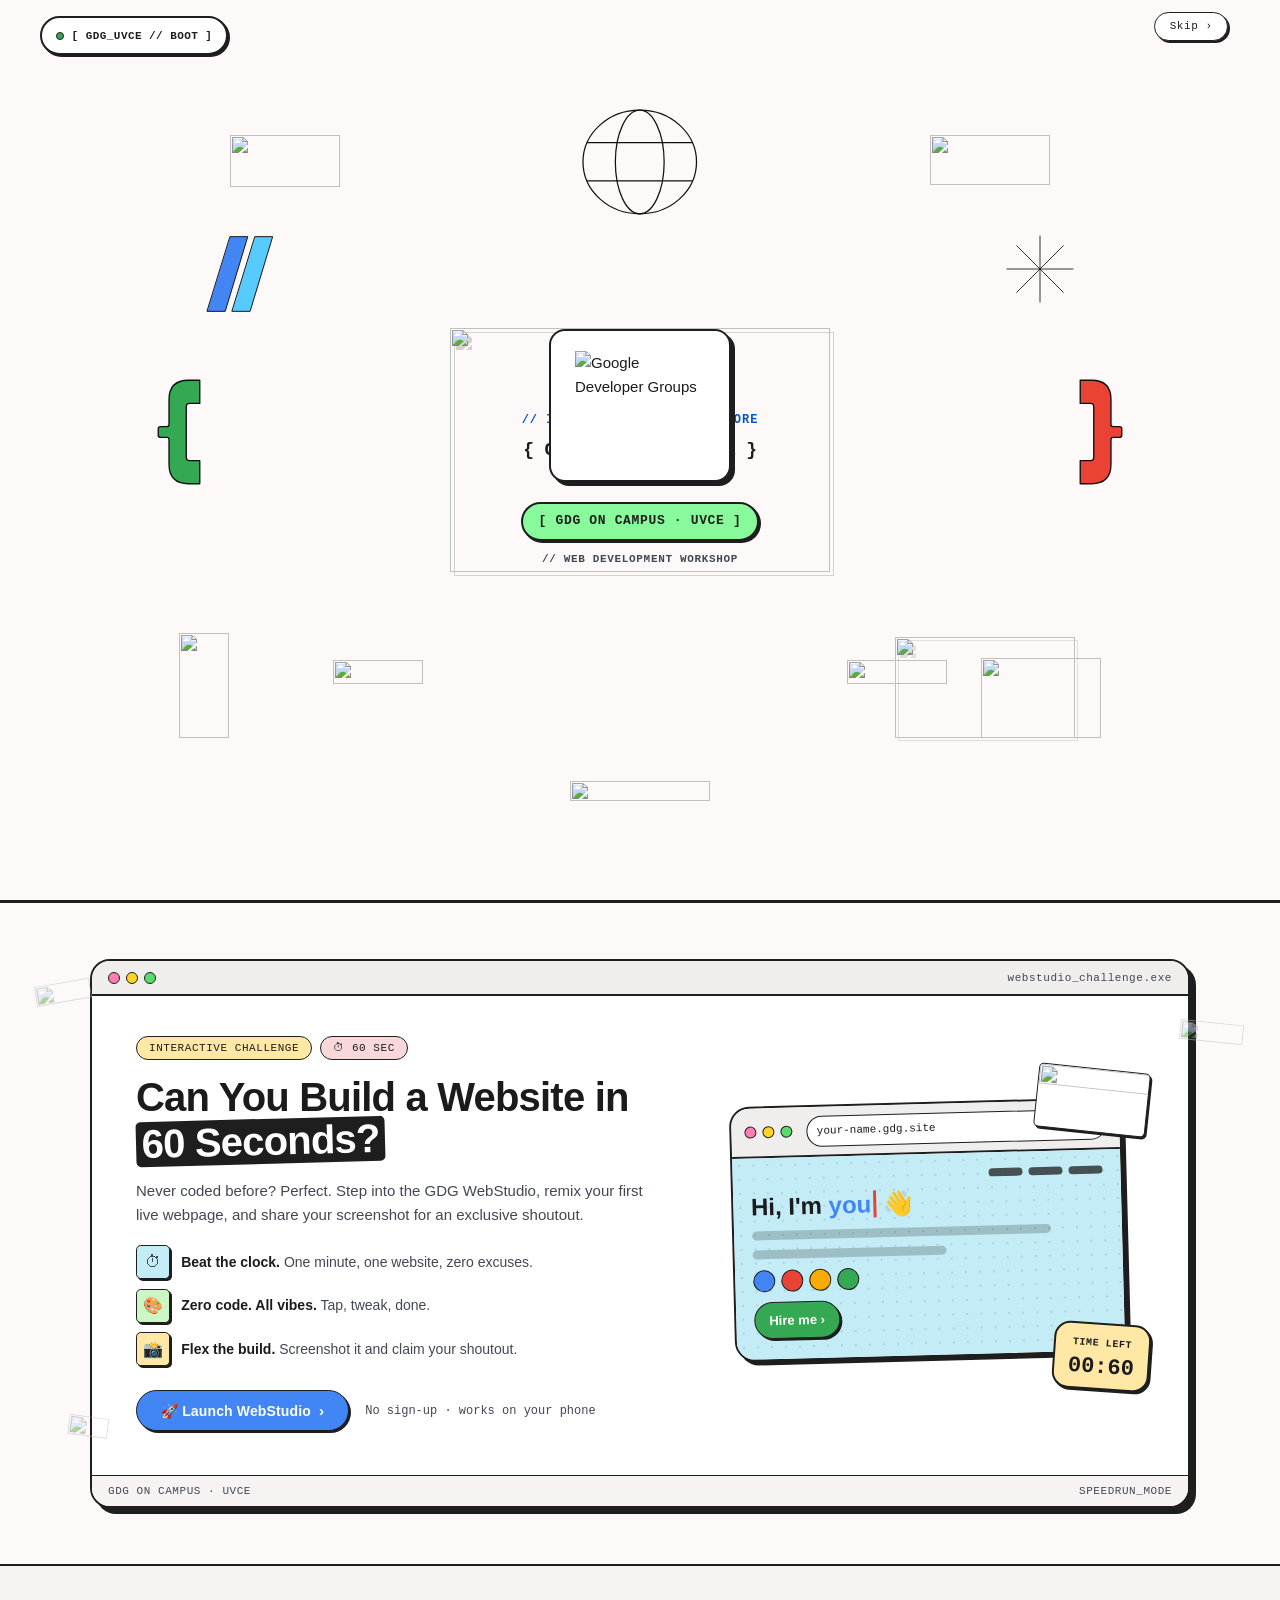
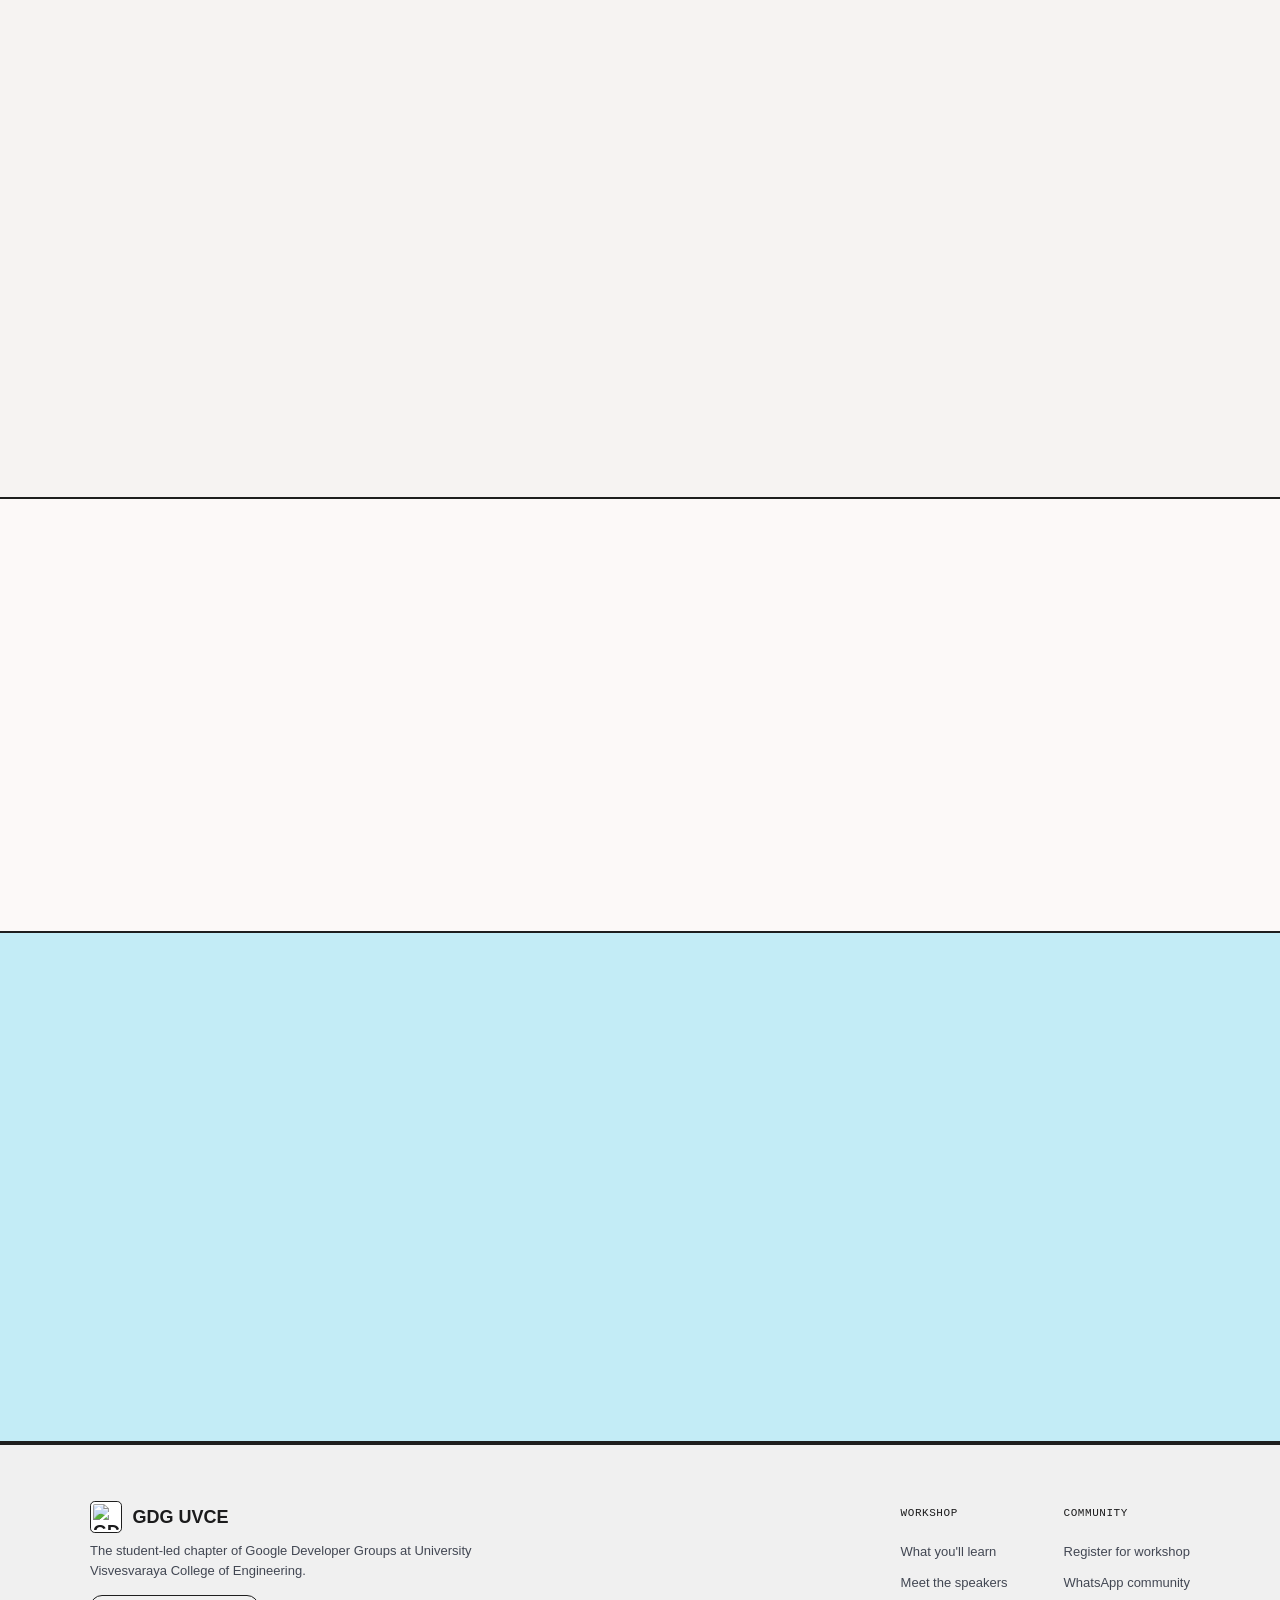
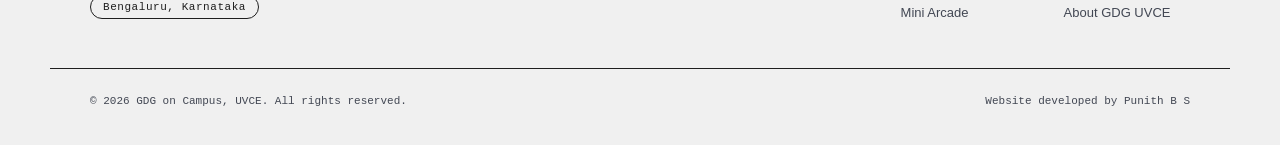
==== commit ead91798: "feat: two-column hero, WebStudio challenge card and arcade cartridges - Hero: copy left, game-screen" ====
--- a/index.html
+++ b/index.html
@@ -155,22 +155,37 @@
   </div>
 
   <div class="container hero-container">
-    <div class="hero-status-row">
-      <span class="status-indicator">
-        <span class="status-indicator__dot" aria-hidden="true"></span>
-        <span>OPEN</span>
-      </span>
-      <span class="code-pill code-pill--neutral">GDG ON CAMPUS · UVCE</span>
-    </div>
-
-    <img class="hero-logo" src="Logo/Logos/GDG-Main-Logo.png" alt="GDG UVCE logo" width="56" height="56" />
-
-    <p class="eyebrow">STUDENT COMMUNITY INITIATIVE</p>
-
-    <h1 class="hero-title type-display-lg">
-      <span class="hero-title__line hero-title__line--accent">Web Development</span>
-      <span class="hero-title__line">Workshop</span>
-    </h1>
+    <!-- Left column: the pitch -->
+    <div class="hero-main">
+    <div class="hero-copy">
+      <div class="hero-status-row">
+        <span class="status-indicator">
+          <span class="status-indicator__dot" aria-hidden="true"></span>
+          <span>OPEN</span>
+        </span>
+        <span class="code-pill code-pill--neutral">GDG ON CAMPUS · UVCE</span>
+      </div>
+
+      <div class="hero-brand-row">
+        <img class="hero-logo" src="Logo/Logos/GDG-Main-Logo.png" alt="GDG UVCE logo" width="56" height="56" />
+        <p class="eyebrow">STUDENT COMMUNITY INITIATIVE</p>
+      </div>
+
+      <h1 class="hero-title type-display-lg">
+        <span class="hero-title__line hero-title__line--accent">Web Development</span>
+        <span class="hero-title__line">Workshop</span>
+      </h1>
+
+      <p class="hero-lede">Press start on your dev journey. Go from a blank file to a <strong>live URL</strong> in a single day: learn HTML, CSS, JavaScript and Git, then ship a website you can actually show off.</p>
+
+      <!-- Typewriter Command Line -->
+      <div class="typewriter-box" aria-label="What you will learn">
+        <span class="typewriter-prefix">&gt; $ learn --track</span>
+        <span class="typewriter-output">
+          <span id="typewriter"></span><span class="caret" aria-hidden="true">_</span>
+        </span>
+      </div>
+    </div>
 
     <!-- Asymmetrical Window Card for Event Metadata -->
     <div class="window-card hero-meta-window">
@@ -231,40 +246,6 @@
       </div>
     </div>
 
-    <!-- Typewriter Command Line -->
-    <div class="typewriter-box" aria-label="What you will learn">
-      <span class="typewriter-prefix">&gt; $ learn --track</span>
-      <span class="typewriter-output">
-        <span id="typewriter"></span><span class="caret" aria-hidden="true">_</span>
-      </span>
-    </div>
-
-    <!-- Neo-Brutalist Countdown -->
-    <div class="countdown-wrapper">
-      <div class="countdown" id="countdown" aria-label="Countdown to workshop">
-        <div class="countdown__unit">
-          <span class="countdown__unit-tag">01</span>
-          <span class="countdown__value" id="cd-days">00</span>
-          <span class="countdown__label countdown__label--blue">Days</span>
-        </div>
-        <div class="countdown__unit">
-          <span class="countdown__unit-tag">02</span>
-          <span class="countdown__value" id="cd-hours">00</span>
-          <span class="countdown__label countdown__label--red">Hours</span>
-        </div>
-        <div class="countdown__unit">
-          <span class="countdown__unit-tag">03</span>
-          <span class="countdown__value" id="cd-mins">00</span>
-          <span class="countdown__label countdown__label--yellow">Mins</span>
-        </div>
-        <div class="countdown__unit">
-          <span class="countdown__unit-tag">04</span>
-          <span class="countdown__value" id="cd-secs">00</span>
-          <span class="countdown__label countdown__label--green">Secs</span>
-        </div>
-      </div>
-    </div>
-
     <!-- Action Buttons -->
     <div class="btn-row cta-row">
       <a class="btn btn--primary js-register-btn" href="#" target="_blank" rel="noopener noreferrer">
@@ -275,6 +256,79 @@
       </a>
     </div>
 
+    </div>
+
+    <!-- Right column: playful "game screen" visual + countdown -->
+    <div class="hero-side">
+    <div class="hero-stage" aria-hidden="true">
+      <img class="hero-float hero-float--globe" src="Playful SVGs and GIFs/SVGs/Blue/04_globe.svg" alt="" width="96" height="88" />
+      <img class="hero-float hero-float--slash" src="Playful SVGs and GIFs/SVGs/Green/08_double_slash.svg" alt="" width="54" height="62" />
+      <img class="hero-float hero-float--pill" src="Playful SVGs and GIFs/SVGs/Yellow/09_pill_horizontal_dark.svg" alt="" width="92" height="44" />
+      <img class="hero-float hero-float--arches" src="Playful SVGs and GIFs/SVGs/Red/17_three_arches.svg" alt="" width="104" height="22" />
+      <img class="hero-float hero-float--brackets" src="Playful SVGs and GIFs/Gifs/GDG-Sticker-Brackets.gif" alt="" width="150" height="84" />
+
+      <div class="window-card hero-stage__window">
+        <div class="card-window-header">
+          <div class="window-controls">
+            <span class="window-dot window-dot--red"></span>
+            <span class="window-dot window-dot--yellow"></span>
+            <span class="window-dot window-dot--green"></span>
+          </div>
+          <span class="card-window-tag">player_01.exe</span>
+        </div>
+        <div class="hero-stage__screen">
+          <div class="hero-stage__hud">
+            <span class="code-pill code-pill--yellow">LVL 01</span>
+            <span class="hero-stage__lives"><span>♥</span><span>♥</span><span>♥</span></span>
+            <span class="code-pill code-pill--green">XP +500</span>
+          </div>
+          <img class="hero-stage__sticker" src="Playful SVGs and GIFs/Gifs/GDG-Sticker-Assembly.gif" alt="" width="420" height="270" />
+          <span class="hero-chip hero-chip--blue">&lt;html&gt;</span>
+          <span class="hero-chip hero-chip--red">{ css }</span>
+          <span class="hero-chip hero-chip--yellow">js()</span>
+          <span class="hero-chip hero-chip--green">git push</span>
+          <div class="hero-stage__quest">
+            <span class="hero-stage__quest-label">MAIN QUEST · Ship your first website</span>
+            <span class="hero-stage__bar">
+              <span class="is-done"></span><span class="is-done"></span><span class="is-done"></span><span></span>
+            </span>
+          </div>
+        </div>
+        <div class="card-window-footer">
+          <span class="card-window-chapter">GDG ON CAMPUS · UVCE</span>
+          <span class="card-window-track hero-stage__press">PRESS START ▶</span>
+        </div>
+      </div>
+    </div>
+
+    <!-- Neo-Brutalist Countdown -->
+    <div class="countdown-wrapper">
+      <span class="countdown-caption">// WORKSHOP BOOTS IN</span>
+      <div class="countdown" id="countdown" aria-label="Countdown to workshop">
+        <div class="countdown__unit">
+          <span class="countdown__unit-tag">01</span>
+          <span class="countdown__value" id="cd-days">00</span>
+          <span class="countdown__label countdown__label--blue">Days</span>
+        </div>
+        <div class="countdown__unit">
+          <span class="countdown__unit-tag">02</span>
+          <span class="countdown__value" id="cd-hours">00</span>
+          <span class="countdown__label countdown__label--red">Hours</span>
+        </div>
+        <div class="countdown__unit">
+          <span class="countdown__unit-tag">03</span>
+          <span class="countdown__value" id="cd-mins">00</span>
+          <span class="countdown__label countdown__label--yellow">Mins</span>
+        </div>
+        <div class="countdown__unit">
+          <span class="countdown__unit-tag">04</span>
+          <span class="countdown__value" id="cd-secs">00</span>
+          <span class="countdown__label countdown__label--green">Secs</span>
+        </div>
+      </div>
+    </div>
+    </div>
+
     <div class="scroll-hint" aria-hidden="true">
       <span class="scroll-hint__track"></span>
       <span class="scroll-hint__text">SCROLL TO EXPLORE</span>
@@ -284,42 +338,79 @@
 
 <div class="section-divider"></div>
 
-<!-- GDG WebStudio Teaser Banner -->
-<section class="container" style="margin-top: 40px; margin-bottom: 40px;">
-  <div style="
-    background: #FFFFFF;
-    border: 2px solid #000;
-    border-radius: 16px;
-    padding: 32px 28px;
-    box-shadow: 5px 5px 0 #000;
-    display: flex;
-    flex-wrap: wrap;
-    justify-content: space-between;
-    align-items: center;
-    gap: 20px;
-  ">
-    <div>
-      <span style="
-        font-family: monospace;
-        font-size: 12px;
-        font-weight: 700;
-        background: #FEF7E0;
-        color: #B06000;
-        padding: 4px 10px;
-        border-radius: 999px;
-        border: 1px solid #000;
-      ">INTERACTIVE CHALLENGE</span>
-      <h2 style="font-size: 26px; font-weight: 700; margin-top: 10px;">
-        Can You Build a Website in 60 Seconds?
-      </h2>
-      <p style="font-size: 15px; color: #5F6368; max-width: 550px; margin-top: 4px;">
-        Never coded before? Step into the GDG WebStudio, customize your first live webpage, and share your screenshot
-        for an exclusive shoutout!
-      </p>
-    </div>
-    <a href="builder.html" target="_blank" rel="noopener noreferrer" class="teaser-launch-btn">
-      🚀 Launch WebStudio ›
-    </a>
+<!-- ============================ WEBSTUDIO CHALLENGE ============================ -->
+<section id="challenge" aria-label="WebStudio challenge">
+  <img class="challenge-float challenge-float--a" src="Playful SVGs and GIFs/SVGs/Yellow/07_asterisk.svg" alt="" aria-hidden="true" width="64" height="64" />
+  <img class="challenge-float challenge-float--b" src="Playful SVGs and GIFs/SVGs/Blue/06_circles_light.svg" alt="" aria-hidden="true" width="44" height="90" />
+  <img class="challenge-float challenge-float--c" src="Playful SVGs and GIFs/SVGs/Red/10_three_lines.svg" alt="" aria-hidden="true" width="70" height="54" />
+
+  <div class="container">
+    <div class="window-card challenge-card">
+      <div class="card-window-header">
+        <div class="window-controls" aria-hidden="true">
+          <span class="window-dot window-dot--red"></span>
+          <span class="window-dot window-dot--yellow"></span>
+          <span class="window-dot window-dot--green"></span>
+        </div>
+        <span class="card-window-tag">webstudio_challenge.exe</span>
+      </div>
+
+      <div class="challenge-card__body">
+        <div class="challenge-copy">
+          <div class="challenge-pills">
+            <span class="code-pill code-pill--yellow">INTERACTIVE CHALLENGE</span>
+            <span class="code-pill code-pill--red">⏱ 60 SEC</span>
+          </div>
+          <h2 class="challenge-title">Can You Build a Website in <span class="challenge-title__accent">60 Seconds?</span></h2>
+          <p class="challenge-sub">Never coded before? Perfect. Step into the GDG WebStudio, remix your first live webpage, and share your screenshot for an exclusive shoutout.</p>
+
+          <ul class="challenge-perks">
+            <li><span class="challenge-perk__icon challenge-perk__icon--blue" aria-hidden="true">⏱</span><span><strong>Beat the clock.</strong> One minute, one website, zero excuses.</span></li>
+            <li><span class="challenge-perk__icon challenge-perk__icon--green" aria-hidden="true">🎨</span><span><strong>Zero code. All vibes.</strong> Tap, tweak, done.</span></li>
+            <li><span class="challenge-perk__icon challenge-perk__icon--yellow" aria-hidden="true">📸</span><span><strong>Flex the build.</strong> Screenshot it and claim your shoutout.</span></li>
+          </ul>
+
+          <div class="challenge-actions">
+            <a href="builder.html" target="_blank" rel="noopener noreferrer" class="btn btn--primary challenge-launch">
+              🚀 Launch WebStudio <span class="btn-arrow" aria-hidden="true">›</span>
+            </a>
+            <span class="challenge-note">No sign-up · works on your phone</span>
+          </div>
+        </div>
+
+        <!-- Mock "site under construction" preview -->
+        <div class="challenge-preview" aria-hidden="true">
+          <img class="challenge-preview__sticker" src="Playful SVGs and GIFs/Gifs/GDG-Sticker-Slider.gif" alt="" width="150" height="85" />
+          <div class="challenge-browser">
+            <div class="challenge-browser__bar">
+              <span class="window-dot window-dot--red"></span>
+              <span class="window-dot window-dot--yellow"></span>
+              <span class="window-dot window-dot--green"></span>
+              <span class="challenge-browser__url">your-name.gdg.site</span>
+            </div>
+            <div class="challenge-browser__page">
+              <div class="challenge-mock__nav"><span></span><span></span><span></span></div>
+              <p class="challenge-mock__hi">Hi, I'm <span>you</span> 👋</p>
+              <div class="challenge-mock__line"></div>
+              <div class="challenge-mock__line challenge-mock__line--short"></div>
+              <div class="challenge-mock__swatches">
+                <span class="sw sw--blue"></span><span class="sw sw--red"></span><span class="sw sw--yellow"></span><span class="sw sw--green"></span>
+              </div>
+              <div class="challenge-mock__btn">Hire me ›</div>
+            </div>
+          </div>
+          <div class="challenge-timer">
+            <span class="challenge-timer__label">TIME LEFT</span>
+            <span class="challenge-timer__value">00:60</span>
+          </div>
+        </div>
+      </div>
+
+      <div class="card-window-footer">
+        <span class="card-window-chapter">GDG ON CAMPUS · UVCE</span>
+        <span class="card-window-track">SPEEDRUN_MODE</span>
+      </div>
+    </div>
   </div>
 </section>
 
@@ -473,28 +564,41 @@
 <!-- ============================ GAME ============================ -->
 <!-- ============================ GAME: MINI ARCADE ============================ -->
 <section id="game" aria-label="Mini Arcade">
+  <div class="arcade-side arcade-side--left" aria-hidden="true">
+    <span class="arcade-sticker arcade-sticker--blue">&lt;/&gt; HIGH SCORE</span>
+    <img src="Playful SVGs and GIFs/SVGs/Blue/13_stadium_dark.svg" alt="" width="96" height="64" />
+    <span class="arcade-sticker arcade-sticker--yellow">★ COMBO ×5</span>
+    <img src="Playful SVGs and GIFs/SVGs/Green/16_three_circles_outline.svg" alt="" width="90" height="22" />
+  </div>
+  <div class="arcade-side arcade-side--right" aria-hidden="true">
+    <img src="Playful SVGs and GIFs/SVGs/Red/04_globe.svg" alt="" width="84" height="76" />
+    <span class="arcade-sticker arcade-sticker--green">git push --force</span>
+    <img src="Playful SVGs and GIFs/SVGs/Yellow/08_double_slash.svg" alt="" width="48" height="54" />
+    <span class="arcade-sticker arcade-sticker--red">♥ ♥ ♥ LIVES</span>
+  </div>
   <div class="container game-module">
     <div class="section-header reveal">
       <div class="section-header__tag">
         <span class="code-pill code-pill--green">ARCADE_CHALLENGE</span>
+        <span class="code-pill code-pill--yellow arcade-coin">● INSERT COIN</span>
       </div>
       <p class="eyebrow">{ MINI ARCADE }</p>
       <h2 class="section-title type-headline-lg">Mini Arcade</h2>
-      <p class="section-sub type-body-md">Pick a game. Three quick challenges, one arcade.</p>
+      <p class="section-sub type-body-md">Three tiny games. One giant flex. Set a high score now and brag about it at the workshop.</p>
     </div>
 
     <div class="arcade-bar reveal">
       <div class="arcade-picker" role="tablist" aria-label="Choose a mini-game">
-        <button class="arcade-choice is-active" type="button" role="tab" id="tab-ship" aria-controls="panel-ship" aria-selected="true" tabindex="0" data-arcade="ship" data-title="Ship the Web" data-time="18 SEC" data-blurb="Catch the stack before time runs out. Build the complete web." data-controls="Arrow keys or A D to move · drag on mobile">Ship the Web</button>
-        <button class="arcade-choice" type="button" role="tab" id="tab-commit" aria-controls="panel-commit" aria-selected="false" tabindex="-1" data-arcade="commit" data-title="Commit Rush" data-time="ENDLESS" data-blurb="Endless run from Easy to Extreme Demon. Three lives, ranks F to SSS, and SSS only at max intensity." data-controls="Space or ↑ to jump · ↓ to slam">Commit Rush</button>
-        <button class="arcade-choice" type="button" role="tab" id="tab-bug" aria-controls="panel-bug" aria-selected="false" tabindex="-1" data-arcade="bug" data-title="Bug Smasher" data-time="30 SEC" data-blurb="Whack the bugs before they retreat. Spare the friendly packets." data-controls="Tap bugs · drag to aim the hammer">Bug Smasher</button>
+        <button class="arcade-choice arcade-choice--blue is-active" type="button" role="tab" id="tab-ship" aria-controls="panel-ship" aria-selected="true" tabindex="0" data-arcade="ship" data-title="Ship the Web" data-time="18 SEC" data-blurb="18 seconds. Five layers. One complete web. Catch the stack before the clock catches you." data-controls="Arrow keys or A D to move · drag on mobile"><span class="arcade-choice__logo" aria-hidden="true"><svg viewBox="0 0 24 24" width="22" height="22" fill="none" stroke="currentColor" stroke-width="2" stroke-linecap="round" stroke-linejoin="round"><path d="M4.5 16.5c-1.5 1.26-2 5-2 5s3.74-.5 5-2c.71-.84.7-2.13-.09-2.91a2.18 2.18 0 0 0-2.91-.09z"/><path d="m12 15-3-3a22 22 0 0 1 2-3.95A12.88 12.88 0 0 1 22 2c0 2.72-.78 7.5-6 11a22.35 22.35 0 0 1-4 2z"/><path d="M9 12H4s.55-3.03 2-4c1.62-1.08 5 0 5 0"/><path d="M12 15v5s3.03-.55 4-2c1.08-1.62 0-5 0-5"/></svg></span><span class="arcade-choice__text"><span class="arcade-choice__name">Ship the Web</span><span class="arcade-choice__tag">Catch the stack. Dodge bugs. Ship it.</span></span></button>
+        <button class="arcade-choice arcade-choice--green" type="button" role="tab" id="tab-commit" aria-controls="panel-commit" aria-selected="false" tabindex="-1" data-arcade="commit" data-title="Commit Rush" data-time="ENDLESS" data-blurb="Endless run from Easy to Extreme Demon. Three lives, ranks F to SSS. Only legends reach SSS." data-controls="Space or ↑ to jump · ↓ to slam"><span class="arcade-choice__logo" aria-hidden="true"><svg viewBox="0 0 24 24" width="22" height="22" fill="none" stroke="currentColor" stroke-width="2" stroke-linecap="round" stroke-linejoin="round"><circle cx="6" cy="6" r="3"/><circle cx="6" cy="18" r="3"/><circle cx="18" cy="9" r="3"/><path d="M6 9v6"/><path d="M18 12c0 3-3 4-9 5"/></svg></span><span class="arcade-choice__text"><span class="arcade-choice__name">Commit Rush</span><span class="arcade-choice__tag">Jump merge conflicts. Chase SSS.</span></span></button>
+        <button class="arcade-choice arcade-choice--red" type="button" role="tab" id="tab-bug" aria-controls="panel-bug" aria-selected="false" tabindex="-1" data-arcade="bug" data-title="Bug Smasher" data-time="30 SEC" data-blurb="Production is on fire. Whack the bugs before they retreat and spare the friendly packets." data-controls="Tap bugs · drag to aim the hammer"><span class="arcade-choice__logo" aria-hidden="true"><svg viewBox="0 0 24 24" width="22" height="22" fill="none" stroke="currentColor" stroke-width="2" stroke-linecap="round" stroke-linejoin="round"><path d="m8 2 1.88 1.88"/><path d="M14.12 3.88 16 2"/><path d="M9 7.13v-1a3.003 3.003 0 1 1 6 0v1"/><path d="M12 20c-3.3 0-6-2.7-6-6v-3a4 4 0 0 1 4-4h4a4 4 0 0 1 4 4v3c0 3.3-2.7 6-6 6"/><path d="M12 20v-9"/><path d="M6.53 9C4.6 8.8 3 7.1 3 5"/><path d="M6 13H2"/><path d="M3 21c0-2.1 1.7-3.9 3.8-4"/><path d="M20.97 5c0 2.1-1.6 3.8-3.5 4"/><path d="M22 13h-4"/><path d="M17.2 17c2.1.1 3.8 1.9 3.8 4"/></svg></span><span class="arcade-choice__text"><span class="arcade-choice__name">Bug Smasher</span><span class="arcade-choice__tag">Whack every bug. Spare the packets.</span></span></button>
       </div>
       <div class="arcade-info" aria-live="polite">
         <div class="arcade-info__head">
           <strong class="arcade-info__title" id="arcade-title">Ship the Web</strong>
           <span class="code-pill code-pill--green" id="arcade-time">18 SEC</span>
         </div>
-        <p class="arcade-info__blurb" id="arcade-blurb">Catch the stack before time runs out. Build the complete web.</p>
+        <p class="arcade-info__blurb" id="arcade-blurb">18 seconds. Five layers. One complete web. Catch the stack before the clock catches you.</p>
         <span class="arcade-info__controls" id="arcade-controls">Arrow keys or A D to move · drag on mobile</span>
       </div>
     </div>
--- a/css/style.css
+++ b/css/style.css
@@ -1497,6 +1497,319 @@
   color: var(--on-surface-variant);
 }
 
+/* ---------------------------- Hero: copy column + game-screen stage ---------------------------- */
+#hero {
+  background-image:
+    linear-gradient(rgba(30, 30, 30, 0.045) 1px, transparent 1px),
+    linear-gradient(90deg, rgba(30, 30, 30, 0.045) 1px, transparent 1px);
+  background-size: 36px 36px;
+  background-position: center top;
+}
+
+.hero-copy {
+  display: flex;
+  flex-direction: column;
+  align-items: center;
+  gap: var(--gutter-mobile);
+}
+
+.hero-brand-row {
+  display: flex;
+  flex-direction: column;
+  align-items: center;
+  gap: var(--gutter-mobile);
+}
+
+.hero-brand-row .eyebrow {
+  margin-bottom: 0;
+}
+
+.hero-lede {
+  max-width: 34rem;
+  font-size: 16px;
+  line-height: 1.6;
+  color: var(--on-surface-variant);
+}
+
+.hero-lede strong {
+  color: var(--on-surface);
+  background: linear-gradient(transparent 60%, var(--pastel-yellow) 60%);
+  padding: 0 2px;
+}
+
+.countdown-caption {
+  font-family: var(--font-family-mono);
+  font-size: 11px;
+  font-weight: 600;
+  letter-spacing: 0.08em;
+  color: var(--on-surface-variant);
+}
+
+.hero-stage {
+  display: none;
+}
+
+/* Phones & tablets: flatten both columns so the original stacked order holds:
+   copy → meta → countdown → CTA */
+.hero-main,
+.hero-side {
+  display: contents;
+}
+
+@media (max-width: 1023px) {
+  .countdown-wrapper { order: 1; }
+  #hero .cta-row { order: 2; }
+  .scroll-hint { order: 3; }
+}
+
+@media (min-width: 1024px) {
+  #hero {
+    text-align: left;
+    padding-top: 5.5rem;
+    padding-bottom: 2.5rem;
+  }
+
+  .hero-container {
+    display: grid;
+    grid-template-columns: minmax(0, 1.05fr) minmax(0, 0.95fr);
+    column-gap: clamp(2.5rem, 5vw, 4.5rem);
+    row-gap: 1.5rem;
+    align-items: center;
+    max-width: var(--container-max);
+  }
+
+  .hero-main {
+    display: flex;
+    flex-direction: column;
+    align-items: stretch;
+    gap: 1.25rem;
+  }
+
+  .hero-side {
+    display: flex;
+    flex-direction: column;
+    align-items: center;
+    gap: 0.75rem;
+  }
+
+  .hero-copy {
+    align-items: flex-start;
+    gap: 1rem;
+  }
+
+  .hero-status-row { justify-content: flex-start; }
+
+  .hero-brand-row {
+    flex-direction: row;
+    gap: 0.85rem;
+  }
+
+  .hero-title {
+    font-size: clamp(48px, 4.6vw, 64px);
+    line-height: 1.05;
+  }
+
+  .hero-title__line { white-space: nowrap; }
+
+  .hero-lede { font-size: 17px; }
+
+  .hero-meta-window {
+    max-width: none;
+    margin-top: 0;
+  }
+
+
+  #hero .cta-row {
+    margin-top: 0;
+    max-width: none;
+    justify-content: flex-start;
+  }
+
+  .countdown-wrapper { margin-top: 0; }
+  .countdown { gap: 0.85rem; }
+  .countdown__unit { width: 84px; }
+
+  .scroll-hint {
+    grid-column: 1 / -1;
+    justify-self: center;
+    margin-top: 0.5rem;
+  }
+
+  /* Flank accents sit in the page margins, clear of both columns */
+  .hero-accent--top-left { top: 9%; left: clamp(0.5rem, 2vw, 2rem); }
+  .hero-accent--top-right { display: none; }
+  .hero-accent--bottom-right { bottom: 6%; right: clamp(0.5rem, 2vw, 2rem); }
+
+  .hero-stage {
+    display: block;
+    position: relative;
+    width: 100%;
+    padding: 2rem 1.75rem 2.25rem;
+  }
+}
+
+@media (min-width: 1024px) and (max-width: 1279px) {
+  .hero-accent { display: none; }
+}
+
+@media (min-width: 1200px) {
+  .hero-meta strong { white-space: nowrap; }
+}
+
+.typewriter-prefix { white-space: nowrap; }
+
+@media (max-width: 400px) {
+  .countdown { gap: 0.5rem; }
+  .countdown__unit { width: 70px; }
+  .countdown__value { font-size: 28px; line-height: 32px; }
+}
+
+.hero-stage__window {
+  position: relative;
+  z-index: 2;
+  transform: rotate(1.5deg);
+  box-shadow: 7px 7px 0 var(--black-02);
+}
+
+.hero-stage__screen {
+  position: relative;
+  aspect-ratio: 5 / 4;
+  display: grid;
+  place-items: center;
+  background-color: var(--crisp-white);
+  background-image: radial-gradient(#d3c4bc 1.2px, transparent 1.2px);
+  background-size: 18px 18px;
+  border-top: var(--border-structural);
+  border-bottom: var(--border-structural);
+  overflow: hidden;
+}
+
+.hero-stage__hud {
+  position: absolute;
+  top: 12px;
+  left: 14px;
+  right: 14px;
+  display: flex;
+  align-items: center;
+  justify-content: space-between;
+}
+
+.hero-stage__lives {
+  display: flex;
+  gap: 4px;
+  color: var(--core-red);
+  font-size: 16px;
+  line-height: 1;
+  -webkit-text-stroke: 1px var(--black-02);
+}
+
+.hero-stage__sticker {
+  width: 76%;
+  height: auto;
+  margin-top: -4%;
+}
+
+.hero-chip {
+  position: absolute;
+  padding: 0.3rem 0.7rem;
+  font-family: var(--font-family-mono);
+  font-size: 13px;
+  font-weight: 700;
+  border: var(--border-medium);
+  border-radius: var(--rounded-full);
+  box-shadow: var(--shadow-button);
+  white-space: nowrap;
+  animation: heroBob 4.2s ease-in-out infinite;
+}
+
+.hero-chip--blue   { top: 20%; left: 6%;  background: var(--pastel-blue);   --tilt: -6deg; }
+.hero-chip--red    { top: 24%; right: 6%; background: var(--pastel-red);    --tilt: 5deg;  animation-delay: -1.1s; }
+.hero-chip--yellow { bottom: 26%; left: 8%;  background: var(--pastel-yellow); --tilt: 4deg;  animation-delay: -2.2s; }
+.hero-chip--green  { bottom: 24%; right: 7%; background: var(--pastel-green);  --tilt: -4deg; animation-delay: -3.1s; }
+
+.hero-stage__quest {
+  position: absolute;
+  left: 14px;
+  right: 14px;
+  bottom: 12px;
+  display: flex;
+  align-items: center;
+  justify-content: space-between;
+  gap: 0.75rem;
+  padding: 0.45rem 0.7rem;
+  background: var(--crisp-white);
+  border: var(--border-medium);
+  border-radius: var(--rounded-sm);
+}
+
+.hero-stage__quest-label {
+  font-family: var(--font-family-mono);
+  font-size: 11px;
+  font-weight: 600;
+  letter-spacing: 0.04em;
+  white-space: nowrap;
+  overflow: hidden;
+  text-overflow: ellipsis;
+}
+
+.hero-stage__bar {
+  display: flex;
+  gap: 3px;
+  flex-shrink: 0;
+}
+
+.hero-stage__bar span {
+  width: 18px;
+  height: 10px;
+  border: var(--border-thin);
+  border-radius: 2px;
+  background: var(--surface-container);
+}
+
+.hero-stage__bar span.is-done { background: var(--core-green); }
+.hero-stage__bar span:not(.is-done) { animation: arcade-blink 0.9s steps(2, end) infinite; }
+
+.hero-stage__press {
+  animation: blinkCaret 1.2s step-end infinite;
+}
+
+.hero-float {
+  position: absolute;
+  z-index: 3;
+  height: auto;
+  pointer-events: none;
+  animation: heroBob 5s ease-in-out infinite;
+}
+
+.hero-float--globe    { top: -6px;   left: -18px;  width: 88px; --tilt: -8deg; }
+.hero-float--arches   { top: 4px;    right: 10px;  width: 96px; --tilt: 6deg;  animation-delay: -1.5s; }
+.hero-float--slash    { top: 44%;    right: -14px; width: 46px; --tilt: 10deg; animation-delay: -2.4s; }
+.hero-float--pill     { bottom: 0;   left: -8px;    width: 84px; --tilt: -10deg; animation-delay: -3.2s; }
+.hero-float--brackets {
+  bottom: -18px;
+  right: -26px;
+  width: 128px;
+  border: var(--border-medium);
+  border-radius: var(--rounded-sm);
+  box-shadow: var(--shadow-button);
+  background: var(--crisp-white);
+  --tilt: 5deg;
+  animation-delay: -0.8s;
+}
+
+@keyframes heroBob {
+  0%, 100% { transform: translateY(0) rotate(var(--tilt, 0deg)); }
+  50%      { transform: translateY(-7px) rotate(var(--tilt, 0deg)); }
+}
+
+@media (prefers-reduced-motion: reduce) {
+  .hero-chip,
+  .hero-float,
+  .hero-stage__press,
+  .hero-stage__bar span { animation: none; }
+  .hero-chip, .hero-float { transform: rotate(var(--tilt, 0deg)); }
+}
+
 /* ============================ CURRICULUM SECTION (TINTED MATTING) ============================ */
 /*
    Tinted Matting (Color Stacking): White card layers sit cleanly over
@@ -2319,135 +2632,304 @@
   }
 }
 
-/* ========================================================
-   WEBSTUDIO TEASER CARD & LAUNCH BUTTON
-   ======================================================== */
-
-/* 1. Desktop & Laptop Mode (Default / Screens > 768px) */
-.teaser-card,
-.phone-mockup,
-.webstudio-teaser,
-.challenge-card,
-div:has(> a[href*="builder.html"]) {
-  width: 100% !important;
-  max-width: 620px !important;
-  /* Restores full desktop card size */
-  margin: 40px auto 50px auto !important;
-  padding: 44px 36px 48px 36px !important;
-  position: relative !important;
-  box-sizing: border-box !important;
-  text-align: center !important;
-  border: 3px solid #1E1E1E !important;
-  border-radius: 32px !important;
-  background: #FFFFFF !important;
-  box-shadow: 6px 6px 0 #1E1E1E !important;
-}
-
-/* Desktop Typography */
-.teaser-card h2,
-.teaser-card h3,
-.phone-mockup h2,
-.phone-mockup h3,
-.webstudio-teaser h2,
-.webstudio-teaser h3 {
-  font-size: 32px !important;
-  line-height: 1.25 !important;
-  font-weight: 800 !important;
-  color: #1E1E1E !important;
-  margin: 16px 0 12px 0 !important;
-}
-
-.teaser-card p,
-.phone-mockup p,
-.webstudio-teaser p {
-  font-size: 16px !important;
-  line-height: 1.6 !important;
-  color: #5F6368 !important;
-  max-width: 500px !important;
-  margin: 0 auto 24px auto !important;
-}
-
-/* Desktop Launch Button */
-.teaser-launch-btn,
-a[href*="builder.html"] {
-  position: absolute !important;
-  bottom: -24px !important;
-  left: 50% !important;
-  transform: translateX(-50%) !important;
-  display: inline-flex !important;
-  align-items: center !important;
-  justify-content: center !important;
-  gap: 8px !important;
-  text-decoration: none !important;
-  font-family: inherit !important;
-  font-size: 16px !important;
-  font-weight: 800 !important;
-  color: #FFFFFF !important;
-  background: #4285F4 !important;
-  padding: 14px 32px !important;
-  border: 2.5px solid #1E1E1E !important;
-  border-radius: 999px !important;
-  box-shadow: 4px 4px 0 #1E1E1E !important;
-  white-space: nowrap !important;
-  cursor: pointer !important;
-  transition: all 0.15s ease !important;
-}
-
-.teaser-launch-btn:hover,
-a[href*="builder.html"]:hover {
-  background: #3367D6 !important;
-  transform: translate(-50%, -2px) !important;
-  box-shadow: 5px 5px 0 #1E1E1E !important;
-}
-
-.teaser-launch-btn:active,
-a[href*="builder.html"]:active {
-  transform: translate(-50%, 1px) !important;
-  box-shadow: 1px 1px 0 #1E1E1E !important;
-}
-
-/* 2. Mobile Mode (Only for Screens <= 768px) */
-@media (max-width: 768px) {
-
-  .teaser-card,
-  .phone-mockup,
-  .webstudio-teaser,
-  .challenge-card,
-  div:has(> a[href*="builder.html"]) {
-    max-width: 340px !important;
-    /* Compact card only on phones */
-    padding: 24px 16px 36px 16px !important;
-    margin: 24px auto 36px auto !important;
-    border-radius: 24px !important;
-    box-shadow: 4px 4px 0 #1E1E1E !important;
-  }
-
-  .teaser-card h2,
-  .teaser-card h3,
-  .phone-mockup h2,
-  .phone-mockup h3,
-  .webstudio-teaser h2,
-  .webstudio-teaser h3 {
-    font-size: clamp(18px, 6vw, 24px) !important;
-    margin: 12px 0 8px 0 !important;
-  }
-
-  .teaser-card p,
-  .phone-mockup p,
-  .webstudio-teaser p {
-    font-size: 13px !important;
-    line-height: 1.45 !important;
-    margin-bottom: 16px !important;
-  }
-
-  .teaser-launch-btn,
-  a[href*="builder.html"] {
-    bottom: -18px !important;
-    font-size: 12px !important;
-    padding: 9px 18px !important;
-    max-width: calc(100% - 24px) !important;
-    box-shadow: 3px 3px 0 #1E1E1E !important;
-  }
+/* ============================ WEBSTUDIO CHALLENGE ============================ */
+#challenge {
+  overflow: hidden;
+  padding: 3.5rem 0;
+}
+
+.challenge-float {
+  position: absolute;
+  pointer-events: none;
+  opacity: 0.5;
+  height: auto;
+}
+
+.challenge-float--a { top: 12%;   left: 3%;   width: 56px; transform: rotate(-10deg); }
+.challenge-float--b { bottom: 10%; left: 5%;  width: 40px; transform: rotate(8deg); }
+.challenge-float--c { top: 18%;   right: 3%;  width: 64px; transform: rotate(6deg); }
+
+@media (max-width: 1199px) {
+  .challenge-float { display: none; }
+}
+
+.challenge-card {
+  box-shadow: 6px 6px 0 var(--black-02);
+}
+
+.challenge-card__body {
+  display: grid;
+  gap: 1.75rem;
+  padding: 1.5rem var(--gutter-mobile) 1.75rem;
+}
+
+.challenge-copy {
+  display: flex;
+  flex-direction: column;
+  align-items: flex-start;
+  gap: 0.9rem;
+}
+
+.challenge-pills {
+  display: flex;
+  flex-wrap: wrap;
+  gap: 0.5rem;
+}
+
+.challenge-title {
+  font-family: var(--font-family-display);
+  font-size: clamp(26px, 6.5vw, 40px);
+  font-weight: 800;
+  line-height: 1.12;
+  letter-spacing: -0.02em;
+  color: var(--on-surface);
+}
+
+.challenge-title__accent {
+  display: inline-block;
+  padding: 0 0.35rem;
+  background: var(--black-02);
+  color: var(--crisp-white);
+  border-radius: var(--rounded-sm);
+  transform: rotate(-1.5deg);
+}
+
+.challenge-sub {
+  max-width: 34rem;
+  font-size: 15px;
+  line-height: 1.6;
+  color: var(--on-surface-variant);
+}
+
+.challenge-perks {
+  list-style: none;
+  display: grid;
+  gap: 0.6rem;
+  margin: 0.25rem 0;
+  padding: 0;
+}
+
+.challenge-perks li {
+  display: flex;
+  align-items: center;
+  gap: 0.7rem;
+  font-size: 14px;
+  line-height: 1.45;
+  color: var(--on-surface-variant);
+}
+
+.challenge-perks strong { color: var(--on-surface); }
+
+.challenge-perk__icon {
+  flex-shrink: 0;
+  width: 34px;
+  height: 34px;
+  display: grid;
+  place-items: center;
+  font-size: 16px;
+  border: var(--border-medium);
+  border-radius: var(--rounded-sm);
+  box-shadow: var(--shadow-button);
+}
+
+.challenge-perk__icon--blue   { background: var(--pastel-blue); }
+.challenge-perk__icon--green  { background: var(--pastel-green); }
+.challenge-perk__icon--yellow { background: var(--pastel-yellow); }
+
+.challenge-actions {
+  display: flex;
+  flex-wrap: wrap;
+  align-items: center;
+  gap: 0.75rem 1rem;
+  margin-top: 0.35rem;
+}
+
+.challenge-note {
+  font-family: var(--font-family-mono);
+  font-size: 12px;
+  color: var(--on-surface-variant);
+}
+
+/* Mock browser preview */
+.challenge-preview {
+  position: relative;
+  padding: 1rem 0.75rem 1.5rem;
+}
+
+.challenge-preview__sticker {
+  position: absolute;
+  z-index: 3;
+  top: -10px;
+  right: -4px;
+  width: 112px;
+  height: auto;
+  border: var(--border-medium);
+  border-radius: var(--rounded-sm);
+  background: var(--crisp-white);
+  box-shadow: var(--shadow-button);
+  transform: rotate(6deg);
+}
+
+.challenge-browser {
+  position: relative;
+  z-index: 2;
+  background: var(--crisp-white);
+  border: var(--border-structural);
+  border-radius: var(--card-radius);
+  box-shadow: var(--shadow-card);
+  overflow: hidden;
+  transform: rotate(-1.5deg);
+}
+
+.challenge-browser__bar {
+  display: flex;
+  align-items: center;
+  gap: 6px;
+  padding: 0.55rem 0.8rem;
+  background: var(--surface-container);
+  border-bottom: var(--border-structural);
+}
+
+.challenge-browser__url {
+  flex: 1;
+  margin-left: 0.5rem;
+  padding: 0.15rem 0.6rem;
+  font-family: var(--font-family-mono);
+  font-size: 11px;
+  background: var(--crisp-white);
+  border: var(--border-thin);
+  border-radius: var(--rounded-full);
+  white-space: nowrap;
+  overflow: hidden;
+  text-overflow: ellipsis;
+}
+
+.challenge-browser__page {
+  display: grid;
+  gap: 0.65rem;
+  padding: 1rem 1.1rem 1.25rem;
+  background-color: var(--pastel-blue);
+  background-image: radial-gradient(rgba(30, 30, 30, 0.12) 1px, transparent 1px);
+  background-size: 14px 14px;
+}
+
+.challenge-mock__nav {
+  display: flex;
+  gap: 6px;
+  justify-content: flex-end;
+}
+
+.challenge-mock__nav span {
+  width: 34px;
+  height: 8px;
+  border-radius: var(--rounded-full);
+  background: var(--black-02);
+  opacity: 0.75;
+}
+
+.challenge-mock__hi {
+  font-family: var(--font-family-display);
+  font-size: 24px;
+  font-weight: 800;
+  line-height: 1.15;
+  color: var(--on-surface);
+}
+
+.challenge-mock__hi span {
+  color: var(--core-blue);
+  border-right: 3px solid var(--core-red);
+  padding-right: 2px;
+  animation: challengeCaret 1s step-end infinite;
+}
+
+@keyframes challengeCaret {
+  50% { border-color: transparent; }
+}
+
+.challenge-mock__line {
+  height: 9px;
+  width: 85%;
+  border-radius: var(--rounded-full);
+  background: rgba(30, 30, 30, 0.22);
+}
+
+.challenge-mock__line--short { width: 55%; }
+
+.challenge-mock__swatches {
+  display: flex;
+  gap: 6px;
+}
+
+.challenge-mock__swatches .sw {
+  width: 22px;
+  height: 22px;
+  border-radius: 50%;
+  border: var(--border-medium);
+}
+
+.sw--blue   { background: var(--core-blue); }
+.sw--red    { background: var(--core-red); }
+.sw--yellow { background: var(--core-yellow); }
+.sw--green  { background: var(--core-green); }
+
+.challenge-mock__btn {
+  justify-self: start;
+  padding: 0.35rem 0.9rem;
+  font-size: 13px;
+  font-weight: 700;
+  color: var(--crisp-white);
+  background: var(--core-green);
+  border: var(--border-medium);
+  border-radius: var(--rounded-full);
+  box-shadow: var(--shadow-button);
+}
+
+.challenge-timer {
+  position: absolute;
+  z-index: 3;
+  right: -6px;
+  bottom: 0;
+  display: grid;
+  justify-items: center;
+  padding: 0.45rem 0.85rem;
+  background: var(--pastel-yellow);
+  border: var(--border-structural);
+  border-radius: var(--rounded-default);
+  box-shadow: var(--shadow-button);
+  transform: rotate(4deg);
+}
+
+.challenge-timer__label {
+  font-family: var(--font-family-mono);
+  font-size: 10px;
+  font-weight: 600;
+  letter-spacing: 0.06em;
+}
+
+.challenge-timer__value {
+  font-family: var(--font-family-mono);
+  font-size: 22px;
+  font-weight: 700;
+  line-height: 1.1;
+  font-variant-numeric: tabular-nums;
+}
+
+@media (min-width: 640px) {
+  .challenge-card__body { padding: 2rem var(--gutter) 2.25rem; }
+}
+
+@media (min-width: 900px) {
+  .challenge-card__body {
+    grid-template-columns: minmax(0, 1.1fr) minmax(0, 0.9fr);
+    align-items: center;
+    gap: 3rem;
+    padding: 2.5rem 2.75rem 2.75rem;
+  }
+  .challenge-preview { padding: 1.5rem 1.25rem 2rem; }
+}
+
+@media (prefers-reduced-motion: reduce) {
+  .challenge-mock__hi span { animation: none; }
 }
 
 .section-divider {
@@ -2598,3 +3080,196 @@
 @media (max-width: 480px) {
   .arcade-choice { padding: 8px 6px; font-size: 13px; }
 }
+
+/* ============================ MINI ARCADE: CARTRIDGES + SIDE STICKERS ============================ */
+#game {
+  overflow: hidden;
+}
+
+.section-header__tag {
+  display: flex;
+  flex-wrap: wrap;
+  gap: 0.5rem;
+}
+
+.arcade-coin {
+  animation: blinkCaret 1.4s step-end infinite;
+}
+
+/* Game cartridges: logo tile + name (+ tagline on wider screens) */
+.arcade-choice {
+  display: flex;
+  align-items: center;
+  justify-content: center;
+  gap: 8px;
+  text-align: left;
+}
+
+.arcade-choice__logo {
+  flex-shrink: 0;
+  width: 30px;
+  height: 30px;
+  display: grid;
+  place-items: center;
+  border: 1.5px solid #1E1E1E;
+  border-radius: 8px;
+  color: #1E1E1E;
+}
+
+.arcade-choice__logo svg {
+  width: 18px;
+  height: 18px;
+}
+
+.arcade-choice--blue  .arcade-choice__logo { background-color: var(--pastel-blue); }
+.arcade-choice--green .arcade-choice__logo { background-color: var(--pastel-green); }
+.arcade-choice--red   .arcade-choice__logo { background-color: var(--pastel-red); }
+
+.arcade-choice__text {
+  display: grid;
+  min-width: 0;
+}
+
+.arcade-choice__name {
+  overflow: hidden;
+  text-overflow: ellipsis;
+}
+
+.arcade-choice__tag {
+  display: none;
+}
+
+@media (max-width: 480px) {
+  .arcade-choice { flex-direction: column; gap: 4px; min-height: 64px; border-radius: 1rem; }
+  .arcade-choice__text { text-align: center; font-size: 12px; }
+  .arcade-picker { border-radius: 1.25rem; }
+}
+
+/* Side stickers live in the page margins on wide screens */
+.arcade-side {
+  display: none;
+}
+
+.arcade-sticker {
+  display: inline-block;
+  padding: 0.35rem 0.75rem;
+  font-family: var(--font-family-mono);
+  font-size: 12px;
+  font-weight: 700;
+  white-space: nowrap;
+  border: 1.5px solid #1E1E1E;
+  border-radius: 9999px;
+  box-shadow: 2px 2px 0 #1E1E1E;
+}
+
+.arcade-sticker--blue   { background-color: var(--pastel-blue); }
+.arcade-sticker--yellow { background-color: var(--pastel-yellow); }
+.arcade-sticker--green  { background-color: var(--pastel-green); }
+.arcade-sticker--red    { background-color: var(--pastel-red); }
+
+@media (min-width: 1024px) {
+  .game-module {
+    max-width: 1080px;
+    display: grid;
+    grid-template-columns: 330px minmax(0, 1fr);
+    grid-template-areas:
+      "head head"
+      "bar  panel";
+    column-gap: 2rem;
+    align-items: start;
+  }
+
+  .game-module > .section-header { grid-area: head; }
+
+  .arcade-bar {
+    grid-area: bar;
+    position: sticky;
+    top: 88px;
+    margin: 0;
+  }
+
+  .arcade-panel { grid-area: panel; }
+
+  .arcade-picker {
+    flex-direction: column;
+    gap: 10px;
+    padding: 0;
+    border: 0;
+    border-radius: 0;
+    background: none;
+  }
+
+  .arcade-choice {
+    flex: none;
+    overflow: visible;
+    justify-content: flex-start;
+    gap: 14px;
+    min-height: 0;
+    padding: 14px 16px;
+    border: 1.5px solid #1E1E1E;
+    border-radius: 1.25rem;
+    background-color: #FFFFFF;
+    box-shadow: 3px 3px 0 #1E1E1E;
+    white-space: normal;
+  }
+
+  .arcade-choice:hover {
+    background-color: #FFFFFF;
+    transform: translate(-1px, -1px);
+    box-shadow: 4px 4px 0 #1E1E1E;
+  }
+
+  .arcade-choice.is-active { box-shadow: 4px 4px 0 #1E1E1E; }
+  .arcade-choice--blue.is-active  { background-color: var(--pastel-blue); }
+  .arcade-choice--green.is-active { background-color: var(--pastel-green); }
+  .arcade-choice--red.is-active   { background-color: var(--pastel-red); }
+  .arcade-choice.is-active .arcade-choice__logo { background-color: #FFFFFF; }
+
+  .arcade-choice__logo {
+    width: 46px;
+    height: 46px;
+    border-width: 2px;
+    border-radius: 12px;
+    box-shadow: 2px 2px 0 #1E1E1E;
+  }
+
+  .arcade-choice__logo svg { width: 24px; height: 24px; }
+
+  .arcade-choice__name { font-size: 16px; font-weight: 700; }
+
+  .arcade-choice__tag {
+    display: block;
+    margin-top: 2px;
+    font-size: 13px;
+    font-weight: 500;
+    line-height: 18px;
+    color: var(--on-surface-variant);
+  }
+}
+
+@media (min-width: 1360px) {
+  .arcade-side {
+    position: absolute;
+    top: 50%;
+    display: flex;
+    flex-direction: column;
+    align-items: center;
+    gap: 2.25rem;
+    pointer-events: none;
+    transform: translateY(-40%);
+  }
+
+  .arcade-side--left  { left: clamp(1rem, 3vw, 3.5rem); }
+  .arcade-side--right { right: clamp(1rem, 3vw, 3.5rem); }
+
+  .arcade-side > * { animation: heroBob 5s ease-in-out infinite; }
+  .arcade-side > :nth-child(1) { --tilt: -8deg; }
+  .arcade-side > :nth-child(2) { --tilt: 6deg;  animation-delay: -1.2s; }
+  .arcade-side > :nth-child(3) { --tilt: -4deg; animation-delay: -2.5s; }
+  .arcade-side > :nth-child(4) { --tilt: 9deg;  animation-delay: -3.6s; }
+}
+
+@media (prefers-reduced-motion: reduce) {
+  .arcade-coin,
+  .arcade-side > * { animation: none; }
+}
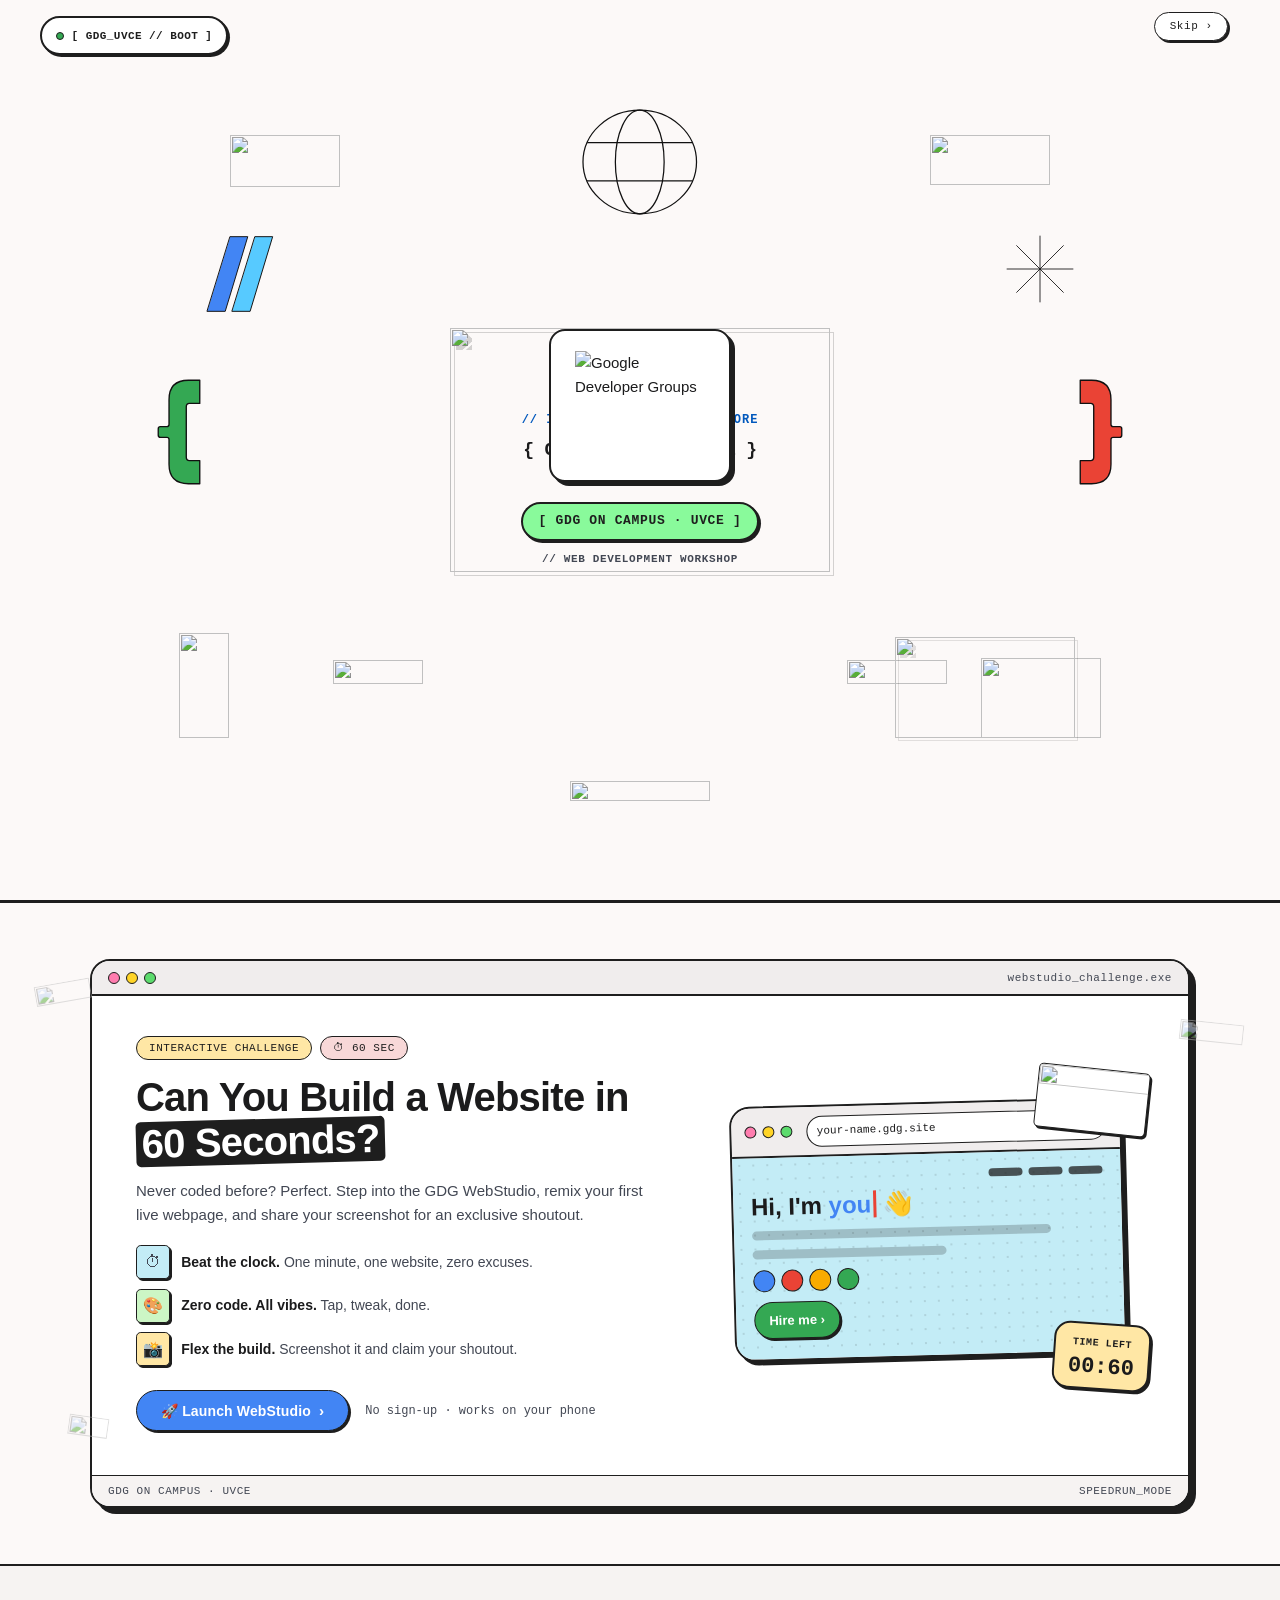
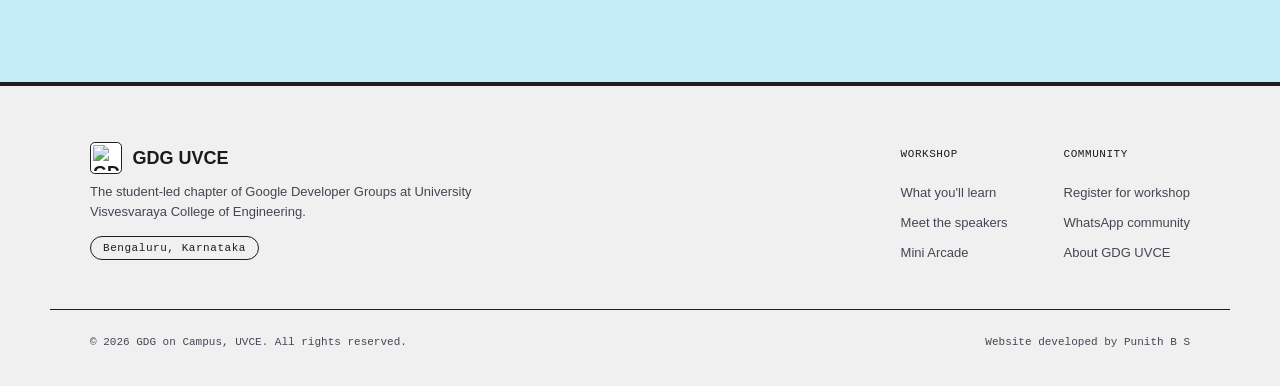
==== commit 340870d7: "feat: arcade-style side stickers across sections, two-column About and CTA - Curriculum, Speakers an" ====
--- a/index.html
+++ b/index.html
@@ -416,6 +416,18 @@
 
 <!-- ============================ WHAT YOU'LL LEARN (TINTED MATTING) ============================ -->
 <section id="learn" aria-label="What you'll learn">
+  <div class="page-side page-side--left" aria-hidden="true">
+    <span class="arcade-sticker arcade-sticker--blue">&lt;h1&gt; LVL 1</span>
+    <img src="Playful SVGs and GIFs/SVGs/Yellow/13_stadium_dark.svg" alt="" width="96" height="64" />
+    <span class="arcade-sticker arcade-sticker--red">{ style: on }</span>
+    <img src="Playful SVGs and GIFs/SVGs/Blue/10_three_lines.svg" alt="" width="70" height="54" />
+  </div>
+  <div class="page-side page-side--right" aria-hidden="true">
+    <img src="Playful SVGs and GIFs/SVGs/Green/07_asterisk.svg" alt="" width="64" height="64" />
+    <span class="arcade-sticker arcade-sticker--yellow">() =&gt; unlock</span>
+    <img src="Playful SVGs and GIFs/SVGs/Red/11_pill_vertical_dark.svg" alt="" width="44" height="86" />
+    <span class="arcade-sticker arcade-sticker--green">4 / 4 TRACKS</span>
+  </div>
   <div class="container">
     <div class="section-header">
       <div class="section-header__tag">
@@ -548,6 +560,18 @@
 
 <!-- ============================ SPEAKERS ============================ -->
 <section id="speakers" aria-label="Speakers">
+  <div class="page-side page-side--left" aria-hidden="true">
+    <span class="arcade-sticker arcade-sticker--yellow">★ BOSS MENTORS</span>
+    <img src="Playful SVGs and GIFs/SVGs/Green/02_scallop_arcs.svg" alt="" width="110" height="26" />
+    <span class="arcade-sticker arcade-sticker--blue">ask() → answer</span>
+    <img src="Playful SVGs and GIFs/SVGs/Red/06_circles_light.svg" alt="" width="40" height="82" />
+  </div>
+  <div class="page-side page-side--right" aria-hidden="true">
+    <img src="Playful SVGs and GIFs/SVGs/Blue/14_l_blob_light.svg" alt="" width="110" height="44" />
+    <span class="arcade-sticker arcade-sticker--red">♥ PARTY OF 4</span>
+    <img src="Playful SVGs and GIFs/SVGs/Yellow/17_three_arches.svg" alt="" width="100" height="22" />
+    <span class="arcade-sticker arcade-sticker--green">co-op mode</span>
+  </div>
   <div class="container">
     <div class="section-header">
       <div class="section-header__tag">
@@ -750,19 +774,30 @@
         <span class="card-window-tag">gdg_uvce_chapter.md</span>
       </div>
       <div class="about-card__body">
-        <div class="about-card__header">
-          <img class="about-logo" src="Logo/Logos/GDG-Main-Logo.png" alt="GDG UVCE logo" width="52" height="52" />
-          <div>
-            <span class="code-pill code-pill--neutral">CHAPTER OVERVIEW</span>
-            <h2 class="section-title type-headline-lg">About GDG on Campus UVCE</h2>
-          </div>
-        </div>
-        <p class="about-text" id="about-text"></p>
-        <div class="about-tags">
-          <span class="btn--code code-pill code-pill--blue">{ Web Development }</span>
-          <span class="btn--code code-pill code-pill--green">{ Cloud &amp; DevOps }</span>
-          <span class="btn--code code-pill code-pill--yellow">{ AI &amp; Machine Learning }</span>
-          <span class="btn--code code-pill code-pill--red">{ Open Source }</span>
+        <div class="about-copy">
+          <div class="about-card__header">
+            <img class="about-logo" src="Logo/Logos/GDG-Main-Logo.png" alt="GDG UVCE logo" width="52" height="52" />
+            <div>
+              <span class="code-pill code-pill--neutral">CHAPTER OVERVIEW</span>
+              <h2 class="section-title type-headline-lg">About GDG on Campus UVCE</h2>
+            </div>
+          </div>
+          <p class="about-text" id="about-text"></p>
+          <p class="about-punch">Workshops are just the tutorial level. The real game is building with us all year.</p>
+        </div>
+
+        <div class="about-tree">
+          <div class="about-tree__head">
+            <span class="about-tree__title">// SKILL TREE</span>
+            <span class="code-pill code-pill--green">4 PATHS UNLOCKED</span>
+          </div>
+          <div class="about-tree__grid">
+            <div class="about-node about-node--blue"><span class="about-node__key">01</span><strong>Web Development</strong><span>Ship sites &amp; apps</span></div>
+            <div class="about-node about-node--green"><span class="about-node__key">02</span><strong>Cloud &amp; DevOps</strong><span>Deploy &amp; scale</span></div>
+            <div class="about-node about-node--yellow"><span class="about-node__key">03</span><strong>AI &amp; Machine Learning</strong><span>Train &amp; build</span></div>
+            <div class="about-node about-node--red"><span class="about-node__key">04</span><strong>Open Source</strong><span>Commit &amp; collab</span></div>
+          </div>
+          <img class="about-tree__sticker" src="Playful SVGs and GIFs/Gifs/GDG-Sticker-Brackets.gif" alt="" aria-hidden="true" width="140" height="79" />
         </div>
       </div>
       <div class="card-window-footer">
@@ -775,6 +810,16 @@
 
 <!-- ============================ BOTTOM CTA ============================ -->
 <section id="cta" aria-label="Join us">
+  <div class="page-side page-side--left" aria-hidden="true">
+    <span class="arcade-sticker arcade-sticker--green">SAVE POINT ✓</span>
+    <img src="Playful SVGs and GIFs/SVGs/Yellow/04_globe.svg" alt="" width="84" height="76" />
+    <span class="arcade-sticker arcade-sticker--yellow">1UP</span>
+  </div>
+  <div class="page-side page-side--right" aria-hidden="true">
+    <img src="Playful SVGs and GIFs/SVGs/Red/08_double_slash.svg" alt="" width="48" height="54" />
+    <span class="arcade-sticker arcade-sticker--red">GAME ON</span>
+    <img src="Playful SVGs and GIFs/SVGs/Green/16_three_circles_outline.svg" alt="" width="90" height="22" />
+  </div>
   <div class="container">
     <div class="window-card cta-card reveal">
       <div class="card-window-header">
@@ -786,16 +831,34 @@
         <span class="card-window-tag">register_now.sh</span>
       </div>
       <div class="cta-card__body">
-        <span class="code-pill code-pill--blue">LAST STEP</span>
-        <h2 class="section-title type-headline-lg">Ready to build your first website?</h2>
-        <p class="section-sub type-body-md">Claim your seat today, bring your laptop, and walk away with your own deployed website.</p>
-        <div class="btn-row cta-row">
-          <a class="btn btn--primary js-register-btn" href="#" target="_blank" rel="noopener noreferrer">
-            Claim your seat <span class="btn-arrow" aria-hidden="true">→</span>
-          </a>
-          <a class="btn btn--secondary js-whatsapp-btn" href="#" target="_blank" rel="noopener noreferrer">
-            Join on WhatsApp <span class="btn-arrow" aria-hidden="true">↗</span>
-          </a>
+        <div class="cta-copy">
+          <span class="code-pill code-pill--blue">LAST STEP</span>
+          <h2 class="section-title type-headline-lg">Ready to build your first website?</h2>
+          <p class="section-sub type-body-md">Claim your seat today, bring your laptop, and walk away with your own deployed website.</p>
+          <div class="btn-row cta-row">
+            <a class="btn btn--primary js-register-btn" href="#" target="_blank" rel="noopener noreferrer">
+              Claim your seat <span class="btn-arrow" aria-hidden="true">→</span>
+            </a>
+            <a class="btn btn--secondary js-whatsapp-btn" href="#" target="_blank" rel="noopener noreferrer">
+              Join on WhatsApp <span class="btn-arrow" aria-hidden="true">↗</span>
+            </a>
+          </div>
+        </div>
+
+        <div class="cta-quest" aria-hidden="true">
+          <div class="cta-quest__head">
+            <span class="code-pill code-pill--yellow">FINAL LEVEL</span>
+            <span class="cta-quest__lives">♥ ♥ ♥</span>
+          </div>
+          <p class="cta-quest__title">Loadout check</p>
+          <ul class="cta-quest__list">
+            <li class="is-done"><span class="cta-quest__box">✓</span> Laptop charged</li>
+            <li class="is-done"><span class="cta-quest__box">✓</span> Curiosity unlocked</li>
+            <li class="is-done"><span class="cta-quest__box">✓</span> Zero experience needed</li>
+            <li class="is-next"><span class="cta-quest__box"></span> Claim your seat</li>
+          </ul>
+          <div class="cta-quest__bar"><span></span></div>
+          <span class="cta-quest__foot">75% COMPLETE · ONE CLICK LEFT</span>
         </div>
       </div>
       <div class="card-window-footer">
--- a/css/style.css
+++ b/css/style.css
@@ -3146,7 +3146,8 @@
 }
 
 /* Side stickers live in the page margins on wide screens */
-.arcade-side {
+.arcade-side,
+.page-side {
   display: none;
 }
 
@@ -3248,7 +3249,8 @@
 }
 
 @media (min-width: 1360px) {
-  .arcade-side {
+  .arcade-side,
+  .page-side {
     position: absolute;
     top: 50%;
     display: flex;
@@ -3259,17 +3261,273 @@
     transform: translateY(-40%);
   }
 
-  .arcade-side--left  { left: clamp(1rem, 3vw, 3.5rem); }
-  .arcade-side--right { right: clamp(1rem, 3vw, 3.5rem); }
-
-  .arcade-side > * { animation: heroBob 5s ease-in-out infinite; }
-  .arcade-side > :nth-child(1) { --tilt: -8deg; }
-  .arcade-side > :nth-child(2) { --tilt: 6deg;  animation-delay: -1.2s; }
-  .arcade-side > :nth-child(3) { --tilt: -4deg; animation-delay: -2.5s; }
-  .arcade-side > :nth-child(4) { --tilt: 9deg;  animation-delay: -3.6s; }
+  .arcade-side--left,
+  .page-side--left  { left: clamp(1rem, 3vw, 3.5rem); }
+  .arcade-side--right,
+  .page-side--right { right: clamp(1rem, 3vw, 3.5rem); }
+
+  .arcade-side > *,
+  .page-side > * { animation: heroBob 5s ease-in-out infinite; }
+  .arcade-side > :nth-child(1), .page-side > :nth-child(1) { --tilt: -8deg; }
+  .arcade-side > :nth-child(2), .page-side > :nth-child(2) { --tilt: 6deg;  animation-delay: -1.2s; }
+  .arcade-side > :nth-child(3), .page-side > :nth-child(3) { --tilt: -4deg; animation-delay: -2.5s; }
+  .arcade-side > :nth-child(4), .page-side > :nth-child(4) { --tilt: 9deg;  animation-delay: -3.6s; }
+}
+
+#learn,
+#speakers,
+#cta {
+  overflow: hidden;
 }
 
 @media (prefers-reduced-motion: reduce) {
   .arcade-coin,
-  .arcade-side > * { animation: none; }
-}
+  .arcade-side > *,
+  .page-side > * { animation: none; }
+}
+
+/* ============================ ABOUT: COPY + SKILL TREE ============================ */
+.about-copy {
+  display: flex;
+  flex-direction: column;
+  gap: var(--gutter);
+}
+
+.about-punch {
+  align-self: flex-start;
+  padding: 0.6rem 0.9rem;
+  font-size: 14px;
+  font-weight: 700;
+  line-height: 1.45;
+  background: var(--pastel-yellow);
+  border: 1.5px solid #1E1E1E;
+  border-radius: var(--rounded-sm);
+  box-shadow: 2px 2px 0 #1E1E1E;
+}
+
+.about-tree {
+  position: relative;
+  padding: 1rem;
+  background-color: var(--surface-container-low);
+  background-image: radial-gradient(#d3c4bc 1.2px, transparent 1.2px);
+  background-size: 18px 18px;
+  border: 2px solid #1E1E1E;
+  border-radius: var(--card-radius);
+}
+
+.about-tree__head {
+  display: flex;
+  flex-wrap: wrap;
+  align-items: center;
+  justify-content: space-between;
+  gap: 0.5rem;
+  margin-bottom: 0.85rem;
+}
+
+.about-tree__title {
+  font-family: var(--font-family-mono);
+  font-size: 12px;
+  font-weight: 700;
+  letter-spacing: 0.06em;
+}
+
+.about-tree__grid {
+  display: grid;
+  grid-template-columns: repeat(2, minmax(0, 1fr));
+  gap: 0.75rem;
+}
+
+.about-node {
+  display: grid;
+  gap: 2px;
+  padding: 0.75rem 0.85rem;
+  border: 1.5px solid #1E1E1E;
+  border-radius: 1rem;
+  box-shadow: 3px 3px 0 #1E1E1E;
+  transition: transform .15s ease, box-shadow .15s ease;
+}
+
+.about-node:hover {
+  transform: translate(-1px, -1px);
+  box-shadow: 4px 4px 0 #1E1E1E;
+}
+
+.about-node--blue   { background-color: var(--pastel-blue); }
+.about-node--green  { background-color: var(--pastel-green); }
+.about-node--yellow { background-color: var(--pastel-yellow); }
+.about-node--red    { background-color: var(--pastel-red); }
+
+.about-node__key {
+  font-family: var(--font-family-mono);
+  font-size: 11px;
+  font-weight: 600;
+  color: var(--on-surface-variant);
+}
+
+.about-node strong {
+  font-size: clamp(13px, 3.6vw, 15px);
+  line-height: 1.25;
+}
+
+.about-node span:last-child {
+  font-size: 13px;
+  color: var(--on-surface-variant);
+}
+
+.about-tree__sticker {
+  display: none;
+}
+
+@media (min-width: 1024px) {
+  .about-card__body {
+    display: grid;
+    grid-template-columns: minmax(0, 1.15fr) minmax(0, 0.85fr);
+    align-items: center;
+    gap: 3rem;
+  }
+
+  .about-tree {
+    padding: 1.25rem;
+    transform: rotate(1deg);
+  }
+
+  .about-tree__sticker {
+    display: block;
+    position: absolute;
+    right: -22px;
+    bottom: -30px;
+    width: 120px;
+    height: auto;
+    background: #FFFFFF;
+    border: 1.5px solid #1E1E1E;
+    border-radius: var(--rounded-sm);
+    box-shadow: 2px 2px 0 #1E1E1E;
+    transform: rotate(6deg);
+  }
+}
+
+@media (max-width: 340px) {
+  .about-tree__grid { grid-template-columns: 1fr; }
+}
+
+/* ============================ CTA: COPY + FINAL LEVEL CHECKLIST ============================ */
+.cta-copy {
+  display: flex;
+  flex-direction: column;
+  align-items: center;
+  gap: 0.85rem;
+}
+
+.cta-quest {
+  width: 100%;
+  max-width: 360px;
+  padding: 1rem 1.1rem 1.1rem;
+  text-align: left;
+  background: #FFFFFF;
+  border: 2px solid #1E1E1E;
+  border-radius: var(--card-radius);
+  box-shadow: 4px 4px 0 #1E1E1E;
+  transform: rotate(-1.5deg);
+}
+
+.cta-quest__head {
+  display: flex;
+  align-items: center;
+  justify-content: space-between;
+}
+
+.cta-quest__lives {
+  color: var(--core-red);
+  font-size: 15px;
+  letter-spacing: 2px;
+  -webkit-text-stroke: 1px #1E1E1E;
+}
+
+.cta-quest__title {
+  margin: 0.65rem 0 0.5rem;
+  font-size: 18px;
+  font-weight: 800;
+}
+
+.cta-quest__list {
+  list-style: none;
+  display: grid;
+  gap: 0.45rem;
+  margin: 0;
+  padding: 0;
+}
+
+.cta-quest__list li {
+  display: flex;
+  align-items: center;
+  gap: 0.6rem;
+  font-size: 14px;
+  font-weight: 500;
+}
+
+.cta-quest__list li.is-done { color: var(--on-surface-variant); }
+.cta-quest__list li.is-next { font-weight: 800; }
+
+.cta-quest__box {
+  flex-shrink: 0;
+  width: 22px;
+  height: 22px;
+  display: grid;
+  place-items: center;
+  font-size: 13px;
+  font-weight: 800;
+  border: 1.5px solid #1E1E1E;
+  border-radius: 6px;
+  background: #FFFFFF;
+}
+
+.is-done .cta-quest__box { background: var(--pastel-green); }
+.is-next .cta-quest__box { animation: arcade-blink 0.9s steps(2, end) infinite; }
+
+.cta-quest__bar {
+  height: 12px;
+  margin-top: 0.85rem;
+  border: 1.5px solid #1E1E1E;
+  border-radius: 9999px;
+  background: var(--surface-container);
+  overflow: hidden;
+}
+
+.cta-quest__bar span {
+  display: block;
+  width: 75%;
+  height: 100%;
+  background: var(--core-green);
+  border-right: 1.5px solid #1E1E1E;
+}
+
+.cta-quest__foot {
+  display: block;
+  margin-top: 0.45rem;
+  font-family: var(--font-family-mono);
+  font-size: 11px;
+  font-weight: 600;
+  letter-spacing: 0.04em;
+  color: var(--on-surface-variant);
+}
+
+@media (min-width: 900px) {
+  .cta-card { max-width: 1000px; }
+
+  .cta-card__body {
+    display: grid;
+    grid-template-columns: minmax(0, 1.2fr) minmax(0, 0.8fr);
+    align-items: center;
+    gap: 3rem;
+    padding: 2.75rem 3rem;
+    text-align: left;
+  }
+
+  .cta-copy { align-items: flex-start; }
+  .cta-card .cta-row { justify-content: flex-start; }
+  .cta-quest { justify-self: end; }
+}
+
+@media (prefers-reduced-motion: reduce) {
+  .is-next .cta-quest__box { animation: none; }
+}
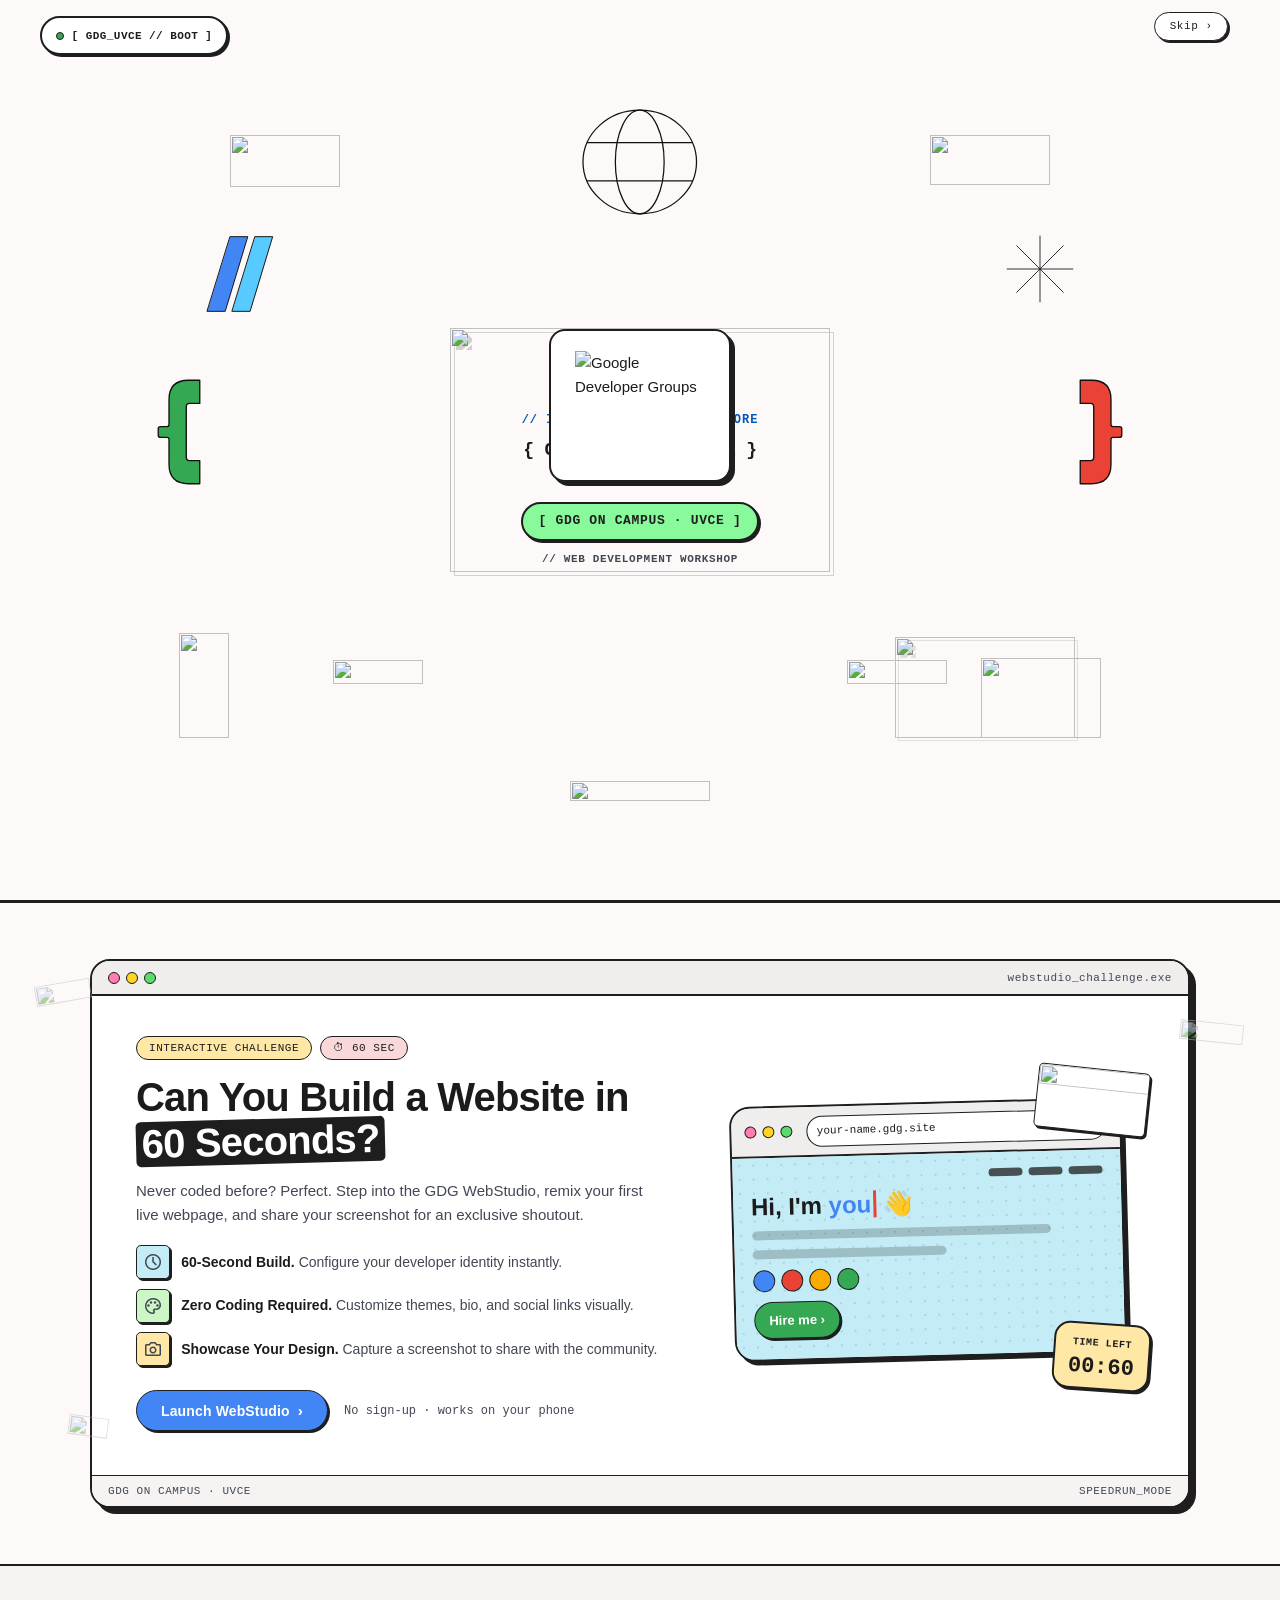
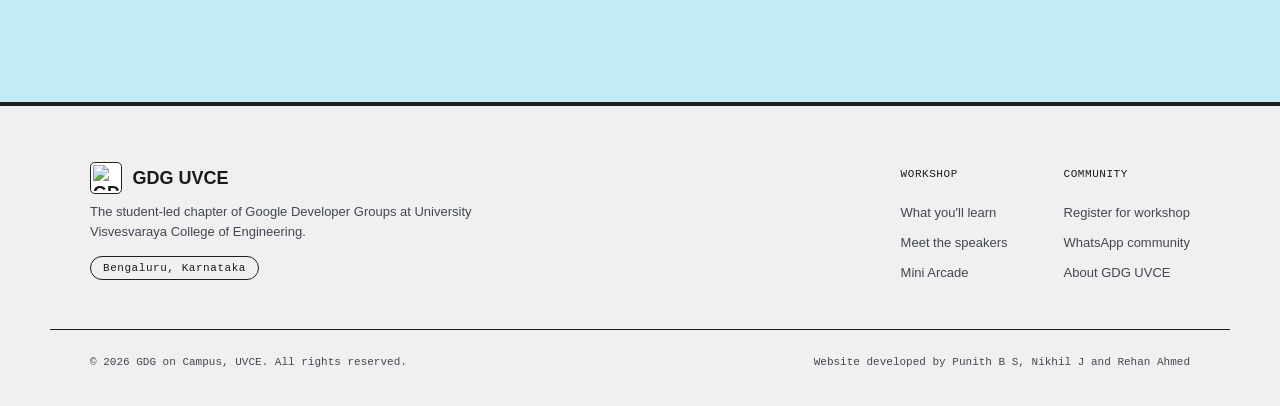
==== commit dd56b8eb: "refactor: update speaker bios, copy, and layout styling" ====
--- a/index.html
+++ b/index.html
@@ -26,6 +26,9 @@
 <link rel="preload" as="image" href="Playful SVGs and GIFs/Gifs/GDG-Sticker-Brackets.gif" />
 <link rel="preload" as="image" href="Logo/Logos/GDG-Main-Logo.png" />
 <link rel="stylesheet" href="css/style.css" />
+<!-- Google Material Symbols -->
+<link rel="stylesheet"
+  href="https://fonts.googleapis.com/css2?family=Material+Symbols+Outlined:opsz,wght,FILL,GRAD@20..48,100..700,0..1,-50..200" />
 </head>
 <body>
 
@@ -176,7 +179,7 @@
         <span class="hero-title__line">Workshop</span>
       </h1>
 
-      <p class="hero-lede">Press start on your dev journey. Go from a blank file to a <strong>live URL</strong> in a single day: learn HTML, CSS, JavaScript and Git, then ship a website you can actually show off.</p>
+      <p class="hero-lede">Press start on your dev journey. Go from a blank file to a <strong>live URL</strong> in a single day: learn HTML, CSS, JavaScript and Deployment, then ship a website you can actually show off.</p>
 
       <!-- Typewriter Command Line -->
       <div class="typewriter-box" aria-label="What you will learn">
@@ -364,15 +367,30 @@
           <h2 class="challenge-title">Can You Build a Website in <span class="challenge-title__accent">60 Seconds?</span></h2>
           <p class="challenge-sub">Never coded before? Perfect. Step into the GDG WebStudio, remix your first live webpage, and share your screenshot for an exclusive shoutout.</p>
 
-          <ul class="challenge-perks">
-            <li><span class="challenge-perk__icon challenge-perk__icon--blue" aria-hidden="true">⏱</span><span><strong>Beat the clock.</strong> One minute, one website, zero excuses.</span></li>
-            <li><span class="challenge-perk__icon challenge-perk__icon--green" aria-hidden="true">🎨</span><span><strong>Zero code. All vibes.</strong> Tap, tweak, done.</span></li>
-            <li><span class="challenge-perk__icon challenge-perk__icon--yellow" aria-hidden="true">📸</span><span><strong>Flex the build.</strong> Screenshot it and claim your shoutout.</span></li>
-          </ul>
+        <ul class="challenge-perks">
+          <li>
+            <span class="challenge-perk__icon challenge-perk__icon--blue" aria-hidden="true">
+              <span class="material-symbols-outlined">schedule</span>
+            </span>
+            <span><strong>60-Second Build.</strong> Configure your developer identity instantly.</span>
+          </li>
+          <li>
+            <span class="challenge-perk__icon challenge-perk__icon--green" aria-hidden="true">
+              <span class="material-symbols-outlined">palette</span>
+            </span>
+            <span><strong>Zero Coding Required.</strong> Customize themes, bio, and social links visually.</span>
+          </li>
+          <li>
+            <span class="challenge-perk__icon challenge-perk__icon--yellow" aria-hidden="true">
+              <span class="material-symbols-outlined">photo_camera</span>
+            </span>
+            <span><strong>Showcase Your Design.</strong> Capture a screenshot to share with the community.</span>
+          </li>
+        </ul>
 
           <div class="challenge-actions">
             <a href="builder.html" target="_blank" rel="noopener noreferrer" class="btn btn--primary challenge-launch">
-              🚀 Launch WebStudio <span class="btn-arrow" aria-hidden="true">›</span>
+              Launch WebStudio <span class="btn-arrow" aria-hidden="true">›</span>
             </a>
             <span class="challenge-note">No sign-up · works on your phone</span>
           </div>
@@ -456,7 +474,7 @@
               <span class="code-pill code-pill--neutral">{ markup }</span>
             </div>
             <h3 class="session-card__title">HTML5 Semantic Structure</h3>
-            <p class="session-card__desc">Structure real, accessible web pages using modern HTML5 tags, semantic document hierarchy, forms, and accessibility primitives.</p>
+            <p class="session-card__desc">Build real, structured web pages from scratch using modern semantic HTML5 tags, document hierarchy, links, and forms.</p>
             <div class="session-card__footer">
               <code>&lt;main class="app"&gt;</code>
             </div>
@@ -484,10 +502,10 @@
               <span class="code-pill code-pill--red">02 / RED</span>
               <span class="code-pill code-pill--neutral">{ layout }</span>
             </div>
-            <h3 class="session-card__title">Modern CSS &amp; Responsive Layouts</h3>
-            <p class="session-card__desc">Master Flexbox, CSS Grid, custom properties, and fluid typography so your sites look crisp on phones, tablets, and desktops.</p>
+            <h3 class="session-card__title">Modern CSS &amp; UI Styling</h3>
+            <p class="session-card__desc">Turn raw markup into clean UI using selectors, colors, typography, and the box model. Master padding, borders, and container spacing to build a polished profile card.</p>
             <div class="session-card__footer">
-              <code>display: grid; gap: 1.5rem;</code>
+              <code>max-width: 360px; margin: 0 auto;</code>
             </div>
           </div>
           <div class="card-window-footer">
@@ -514,9 +532,9 @@
               <span class="code-pill code-pill--neutral">{ logic }</span>
             </div>
             <h3 class="session-card__title">JavaScript Interactivity &amp; DOM</h3>
-            <p class="session-card__desc">Bring pages to life with user events, DOM manipulation, timers, state management, and responsive interactive logic.</p>
+            <p class="session-card__desc">Bring pages to life with user events, DOM manipulation, state management, and responsive interactive logic.</p>
             <div class="session-card__footer">
-              <code>btn.addEventListener("click", run);</code>
+              <code>btn.addEventListener("click", toggleTheme);</code>
             </div>
           </div>
           <div class="card-window-footer">
@@ -543,9 +561,10 @@
               <span class="code-pill code-pill--neutral">{ deploy }</span>
             </div>
             <h3 class="session-card__title">Version Control &amp; Live Deployment</h3>
-            <p class="session-card__desc">Push your code to GitHub and ship a live, production URL that you can share with friends and add to your portfolio.</p>
+            <p class="session-card__desc">Publish your project live to the web using free hosting platforms so you leave with a permanent public URL to share.
+            </p>
             <div class="session-card__footer">
-              <code>git push origin main → live 🚀</code>
+              <code>Deploy status: 200 OK [Live]</code>
             </div>
           </div>
           <div class="card-window-footer">
@@ -901,7 +920,9 @@
   </div>
   <div class="container site-footer__bottom">
     <p>&copy; 2026 GDG on Campus, UVCE. All rights reserved.</p>
-    <p class="site-footer__dev">Website developed by <span id="dev-name">Punith B S</span></p>
+    <p class="site-footer__dev">
+      Website developed by <span>Punith B S</span>, <span>Nikhil J</span> and <span>Rehan Ahmed</span>
+    </p>
   </div>
 </footer>
 
--- a/css/style.css
+++ b/css/style.css
@@ -3531,3 +3531,56 @@
 @media (prefers-reduced-motion: reduce) {
   .is-next .cta-quest__box { animation: none; }
 }
+
+/* Material Symbols Alignment */
+.material-symbols-outlined {
+  font-size: 1.2em;
+  line-height: 1;
+  vertical-align: middle;
+  display: inline-flex;
+  align-items: center;
+  justify-content: center;
+  margin-right: 4px;
+}
+
+/* Center icon and text inside the nav ship button */
+.nav-ship-btn {
+  display: inline-flex;
+  align-items: center;
+  justify-content: center;
+}
+
+.nav-ship-btn .desktop-label,
+.nav-ship-btn .mobile-label {
+  display: inline-flex;
+  align-items: center;
+  justify-content: center;
+  gap: 8px;
+  line-height: 1;
+}
+
+.nav-ship-btn .material-symbols-outlined {
+  font-size: 1.25rem;
+  line-height: 1;
+  display: inline-flex;
+  align-items: center;
+  justify-content: center;
+  margin: 0;
+  /* Let flex gap handle spacing cleanly */
+  position: relative;
+  top: -1px;
+  /* Optical center adjustment against bold text */
+}
+
+.challenge-perk__icon {
+  display: flex !important;
+  align-items: center !important;
+  justify-content: center !important;
+}
+
+.challenge-perk__icon .material-symbols-outlined {
+  font-size: 1.25rem;
+  line-height: 1;
+  display: block;
+  margin: 0;
+}
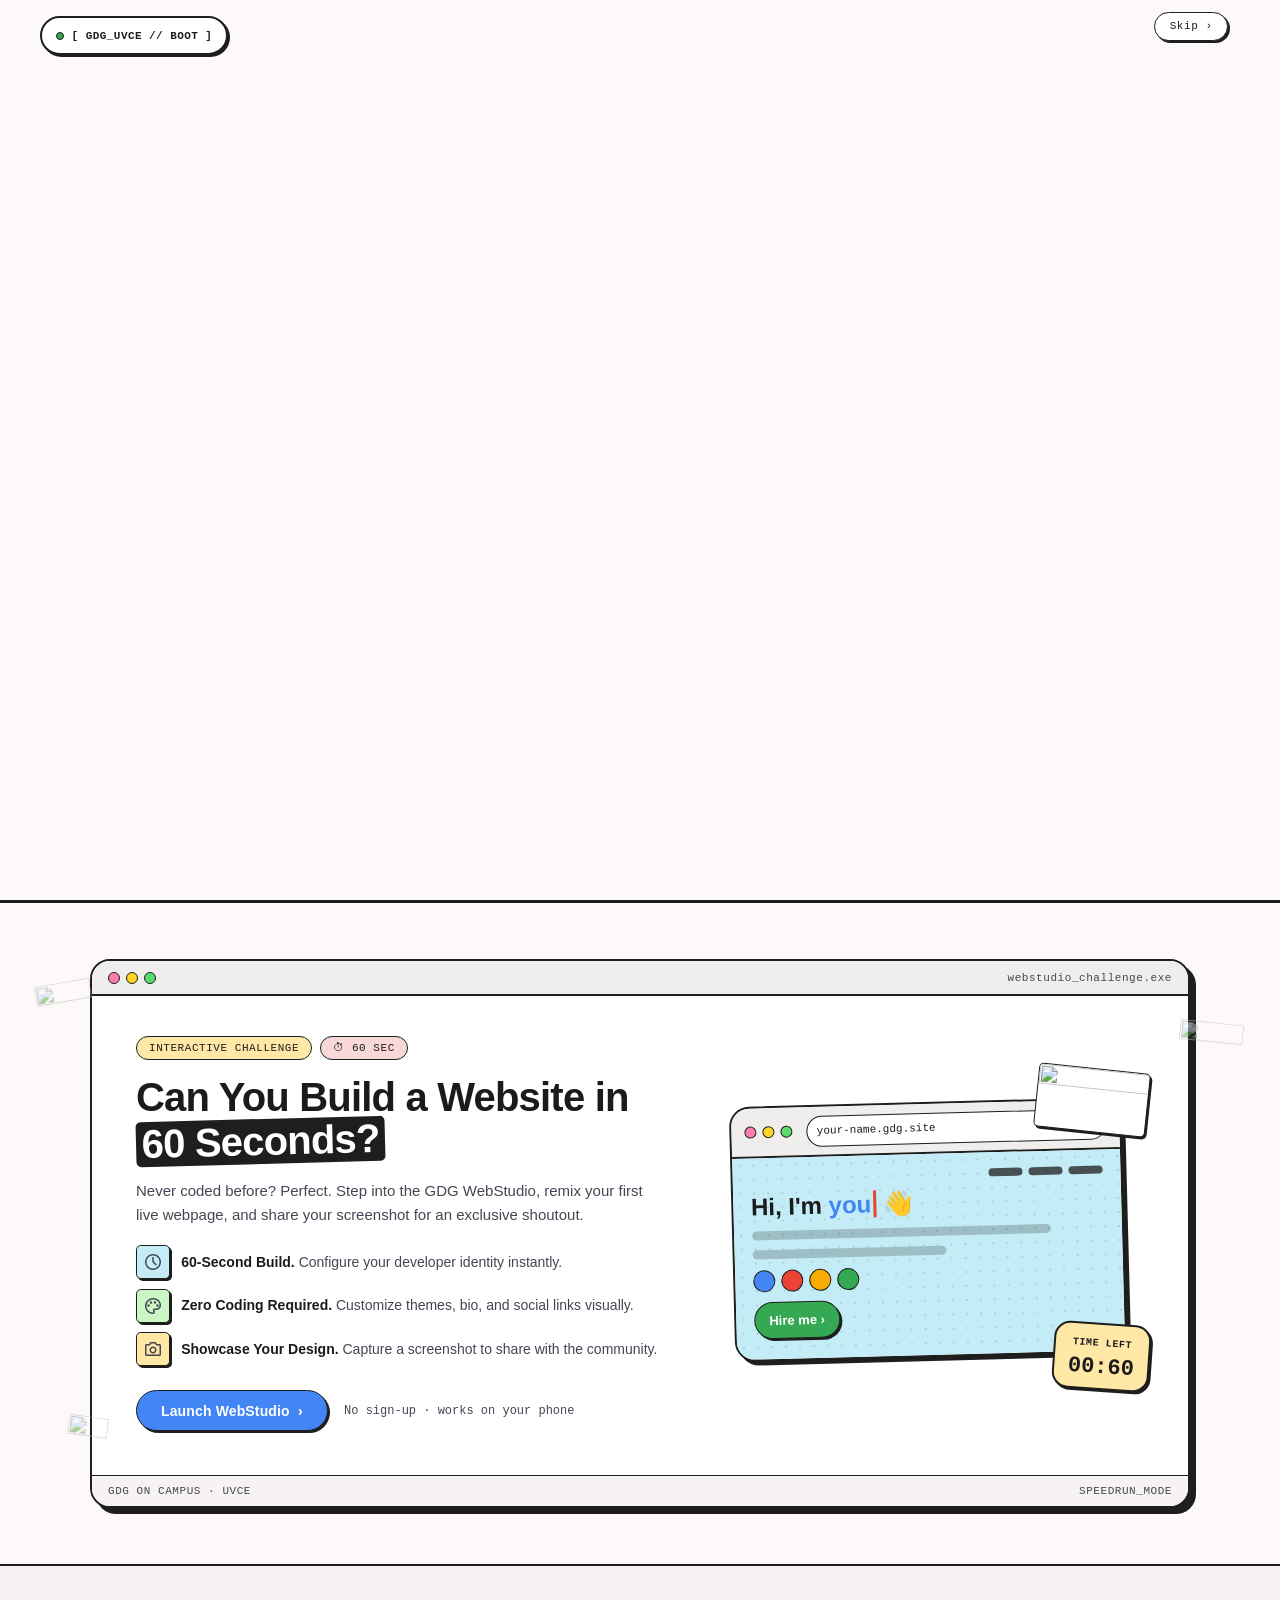
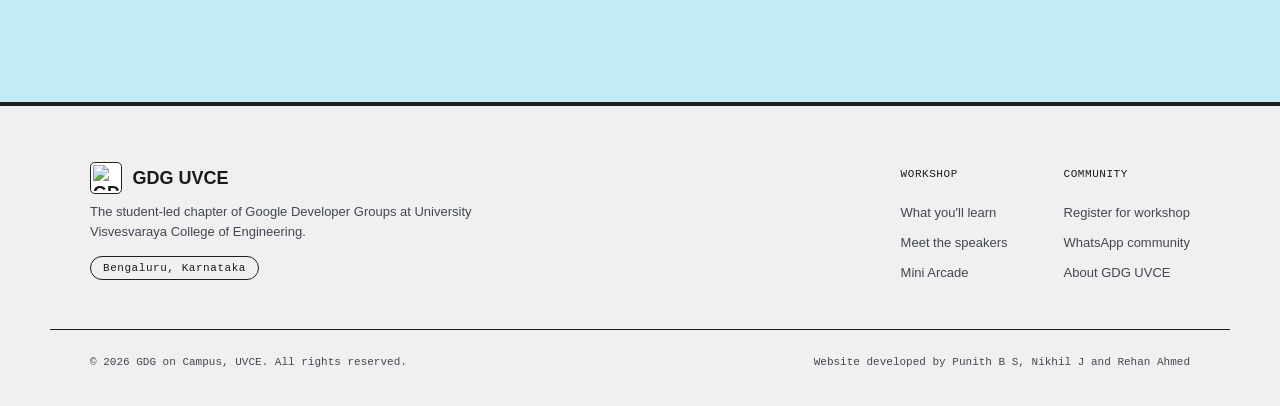
==== commit dd80c49b: "Fix UI window borders, intro icon stacking, and Ship the Web audio - Remove duplicate top and bottom" ====
--- a/index.html
+++ b/index.html
@@ -25,7 +25,20 @@
 <link rel="preload" as="image" href="Playful SVGs and GIFs/Gifs/GDG-Sticker-Assembly.gif" />
 <link rel="preload" as="image" href="Playful SVGs and GIFs/Gifs/GDG-Sticker-Brackets.gif" />
 <link rel="preload" as="image" href="Logo/Logos/GDG-Main-Logo.png" />
-<link rel="stylesheet" href="css/style.css" />
+<style>
+  /* Prevent intro icons, SVGs, GIFs, and logo card from stacking before animation starts */
+  .intro-boot-line,
+  .intro-svg,
+  .intro-geom,
+  .intro-sticker,
+  #intro-sticker-assembly,
+  #intro-sticker-brackets,
+  #intro-logo-card,
+  .intro-identity {
+    opacity: 0;
+  }
+</style>
+<link rel="stylesheet" href="css/style.css?v=20261101" />
 <!-- Google Material Symbols -->
 <link rel="stylesheet"
   href="https://fonts.googleapis.com/css2?family=Material+Symbols+Outlined:opsz,wght,FILL,GRAD@20..48,100..700,0..1,-50..200" />
@@ -746,7 +759,7 @@
           <span class="card-window-tag">commit_rush.exe</span>
         </div>
         <div class="arcade-stage">
-          <iframe class="arcade-frame" data-game="commit-rush" data-src="mini-arcade/commit-rush.html?embed=1" title="Commit Rush mini-game"></iframe>
+          <iframe class="arcade-frame" data-game="commit-rush" data-src="mini-arcade/commit-rush.html?embed=1&amp;v=20261101" title="Commit Rush mini-game"></iframe>
           <div class="arcade-loader" role="status" hidden><span>Loading Commit Rush</span></div>
         </div>
         <div class="card-window-footer">
@@ -767,7 +780,7 @@
           <span class="card-window-tag">bug_smasher.exe</span>
         </div>
         <div class="arcade-stage">
-          <iframe class="arcade-frame" data-game="bug-vacuum" data-src="mini-arcade/bug-vacuum.html?embed=1" title="Bug Smasher mini-game"></iframe>
+          <iframe class="arcade-frame" data-game="bug-vacuum" data-src="mini-arcade/bug-vacuum.html?embed=1&amp;v=20261101" title="Bug Smasher mini-game"></iframe>
           <div class="arcade-loader" role="status" hidden><span>Loading Bug Smasher</span></div>
         </div>
         <div class="card-window-footer">
--- a/css/style.css
+++ b/css/style.css
@@ -760,6 +760,18 @@
   overflow: hidden;
 }
 
+/* Initial hidden state: prevent intro elements from flashing/stacking before animation starts */
+.intro-boot-line,
+.intro-svg,
+.intro-geom,
+.intro-sticker,
+#intro-sticker-assembly,
+#intro-sticker-brackets,
+#intro-logo-card,
+.intro-identity {
+  opacity: 0;
+}
+
 /* Scene 1: Boot Text */
 .intro-boot-text {
   position: absolute;
@@ -1668,7 +1680,7 @@
   position: relative;
   z-index: 2;
   transform: rotate(1.5deg);
-  box-shadow: 7px 7px 0 var(--black-02);
+  box-shadow: var(--shadow-card);
 }
 
 .hero-stage__screen {
@@ -1679,8 +1691,6 @@
   background-color: var(--crisp-white);
   background-image: radial-gradient(#d3c4bc 1.2px, transparent 1.2px);
   background-size: 18px 18px;
-  border-top: var(--border-structural);
-  border-bottom: var(--border-structural);
   overflow: hidden;
 }
 
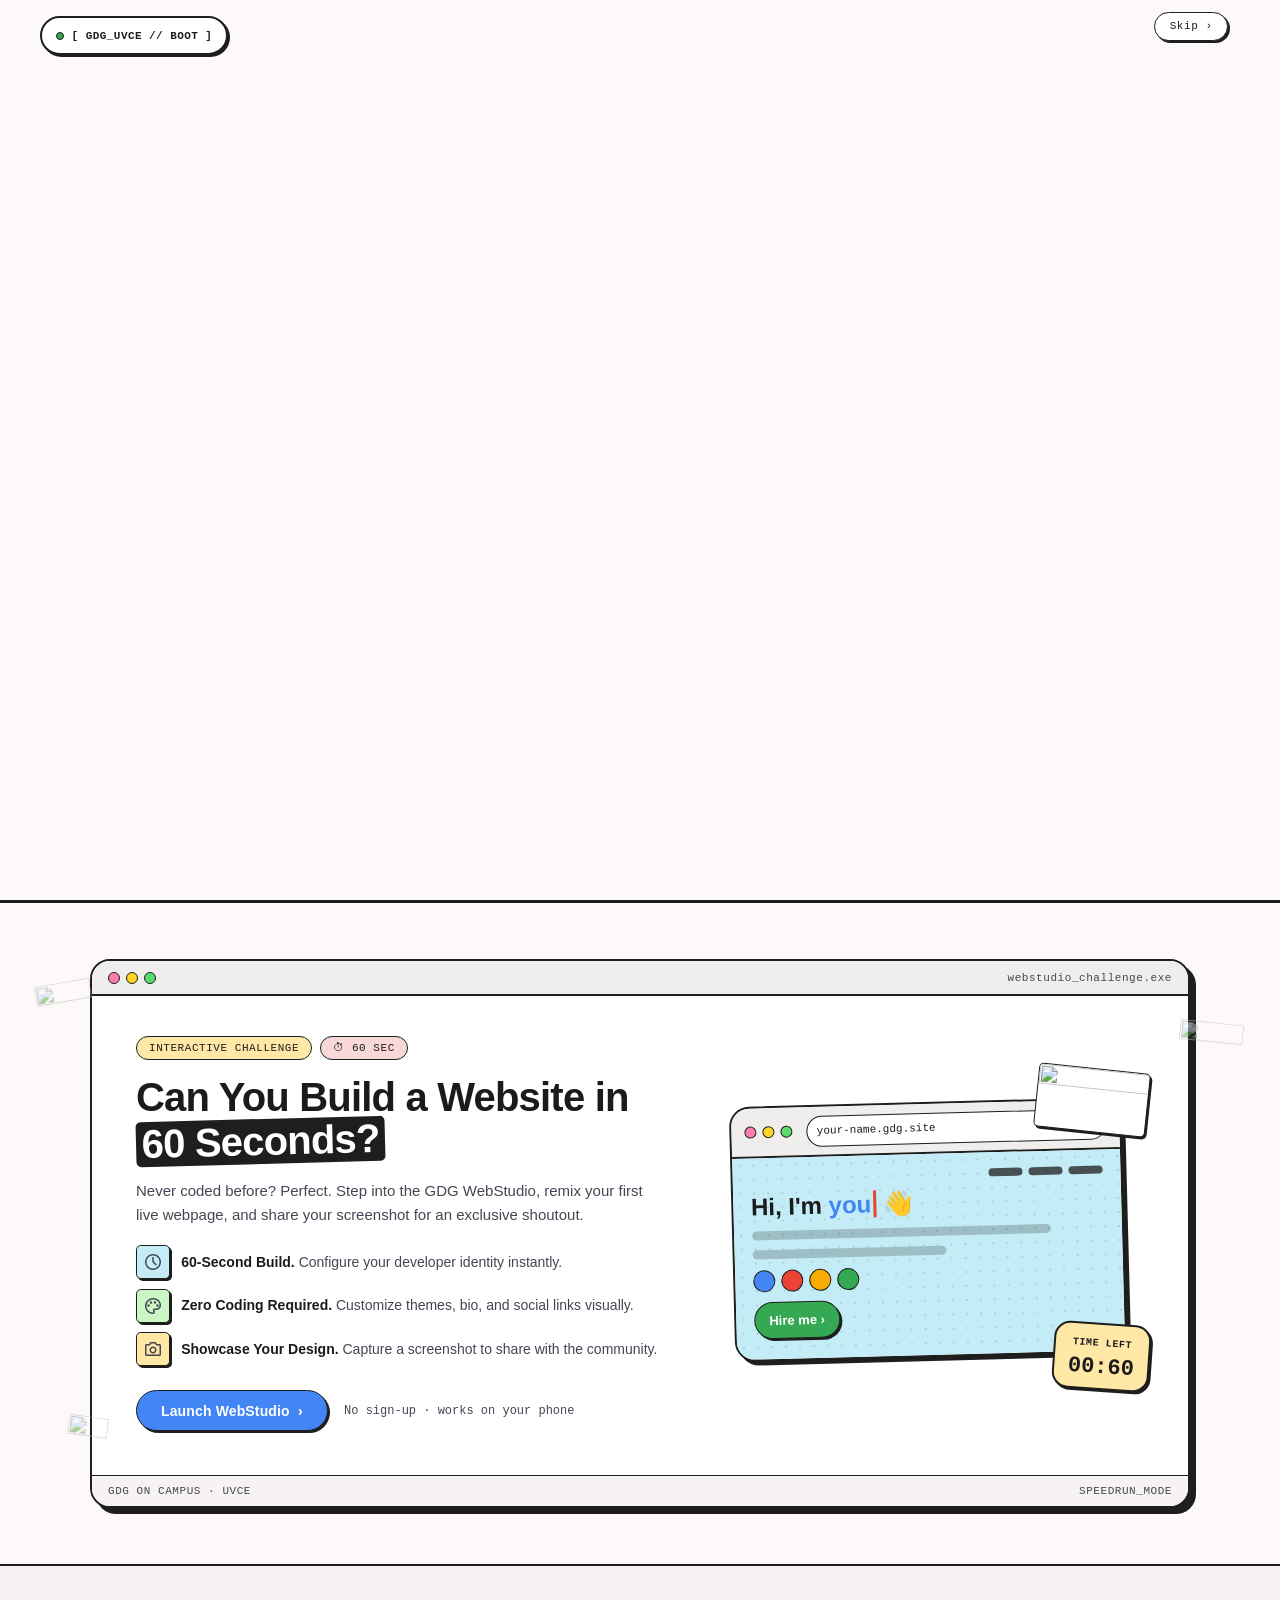
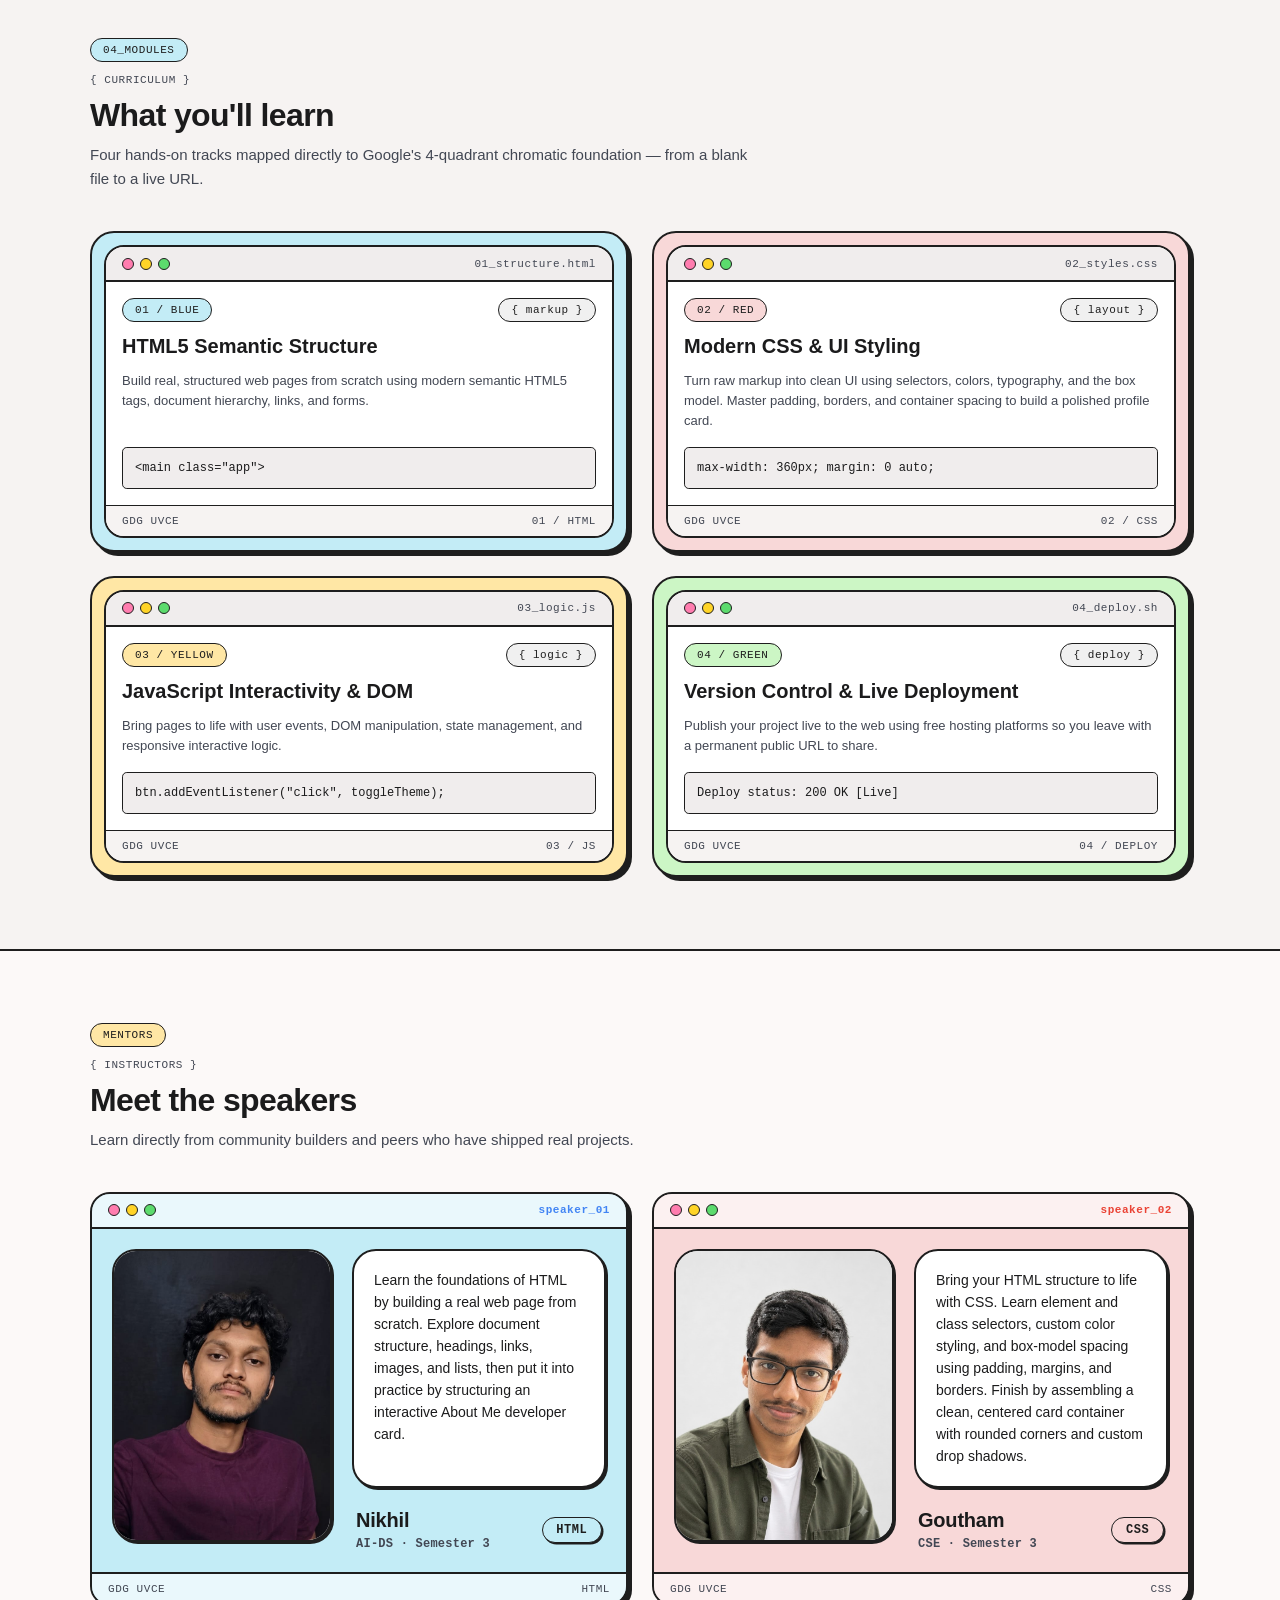
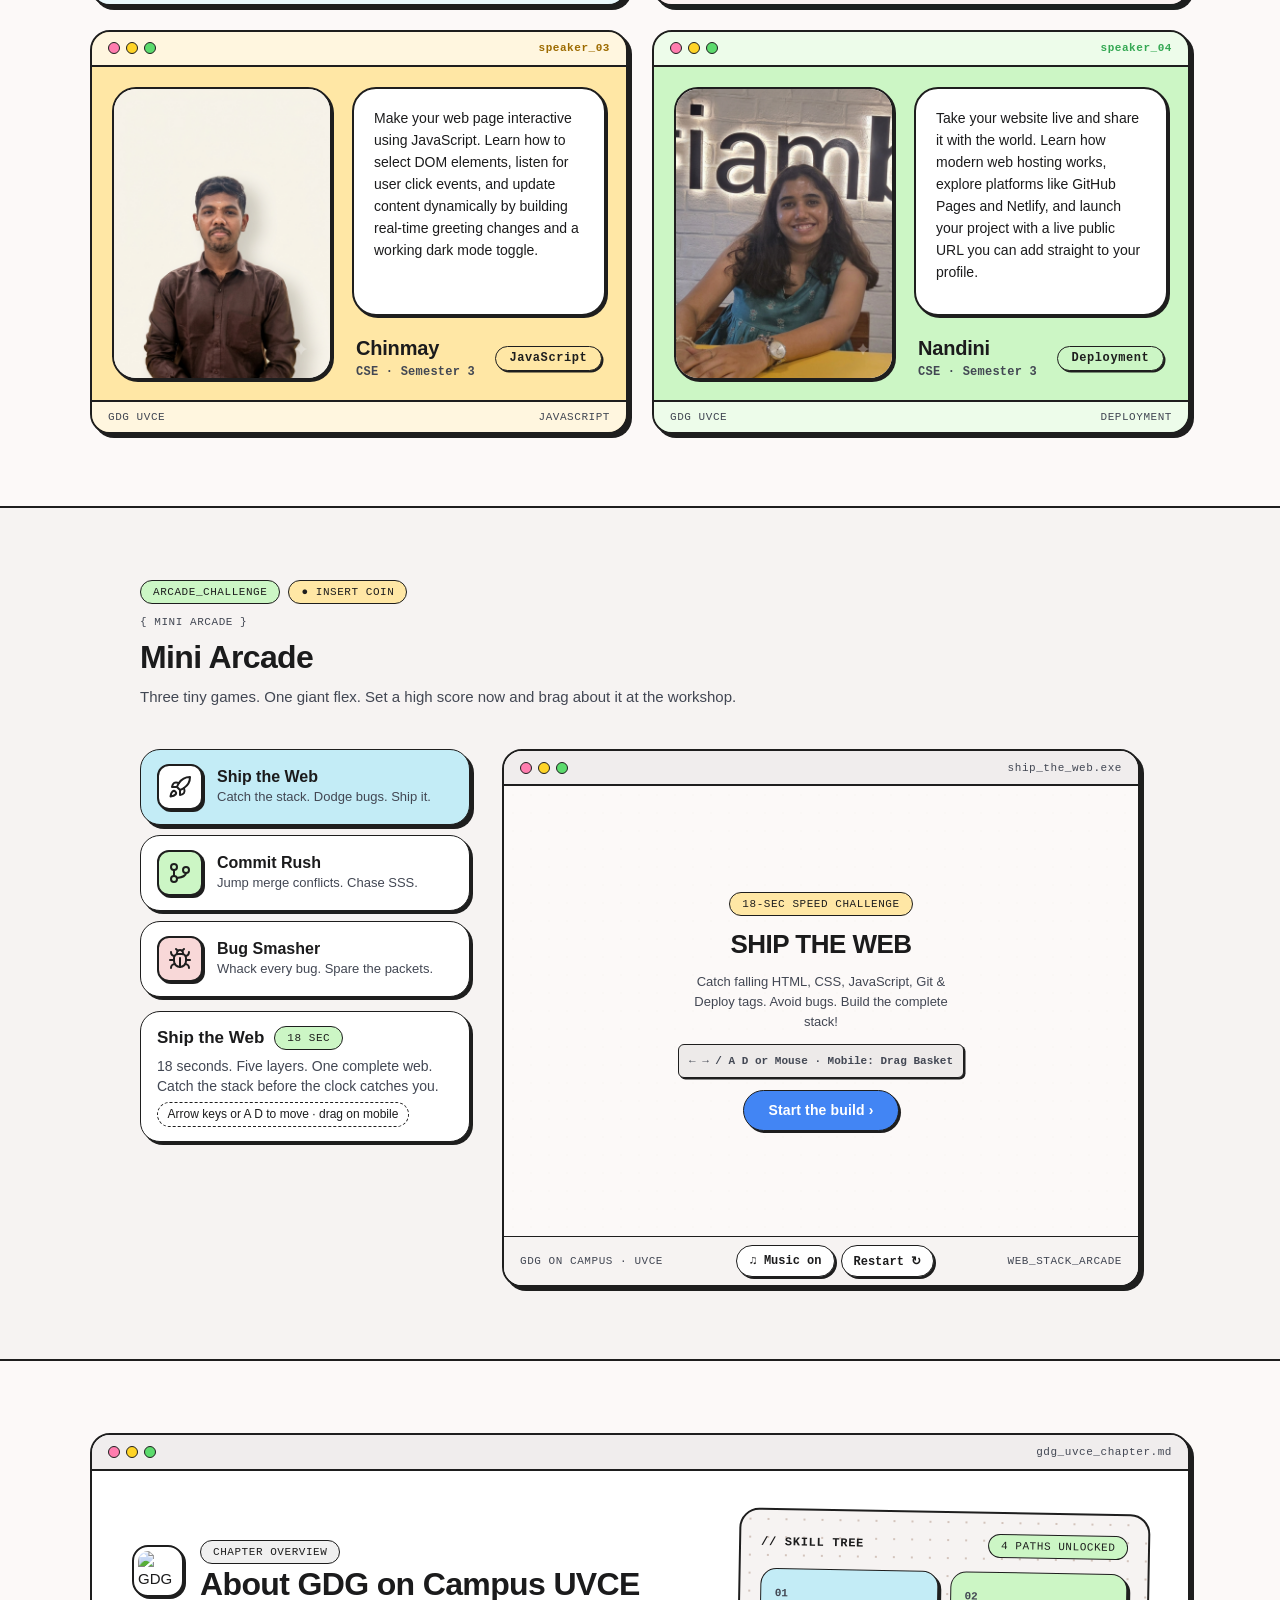
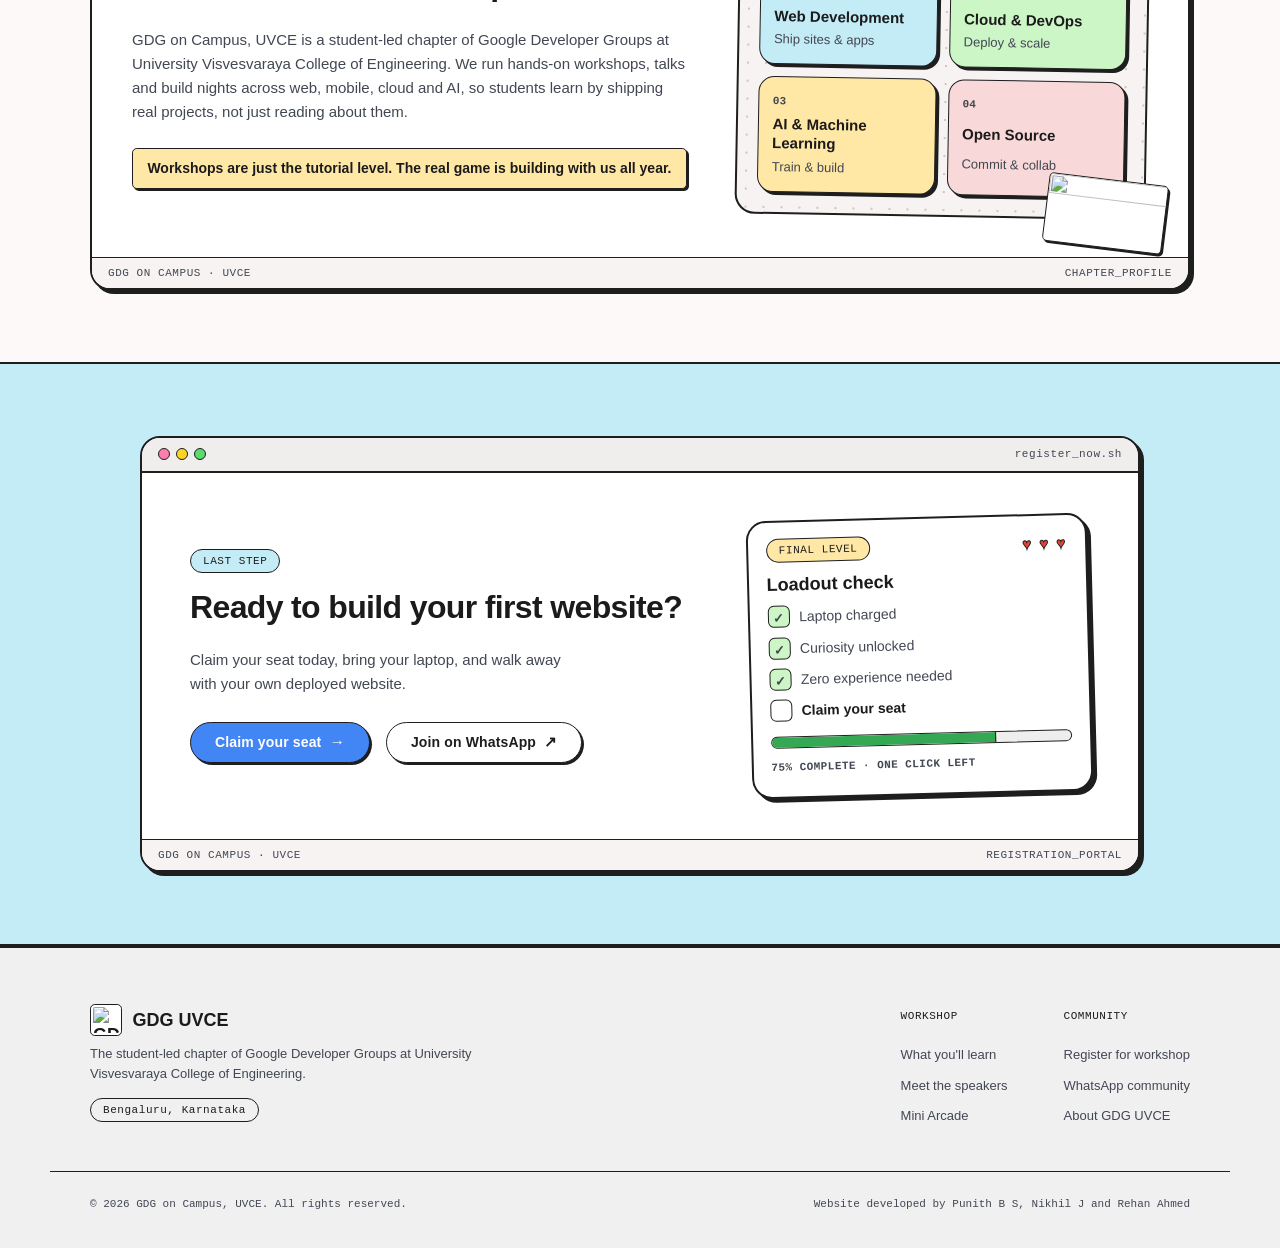
==== commit 77328cc0: "Updated time of workshop" ====
--- a/index.html
+++ b/index.html
@@ -149,7 +149,7 @@
       <a href="#game" class="nav-link">Mini Arcade</a>
       <a href="#about" class="nav-link">About</a>
     </nav>
-    <a class="btn btn--primary js-register-btn site-nav__cta" href="#" target="_blank" rel="noopener noreferrer">
+    <a class="btn btn--primary site-nav__cta" href="https://gdg.community.dev/e/m5had6/" target="_blank" rel="noopener noreferrer">
       Register
     </a>
   </div>
@@ -238,7 +238,7 @@
           </span>
           <div>
             <span class="hero-meta__sub">TIME</span>
-            <strong id="hero-time">10:00 AM onwards</strong>
+            <strong id="hero-time">6:00 PM onwards</strong>
           </div>
         </div>
         <div class="hero-meta__divider" aria-hidden="true"></div>
@@ -264,10 +264,10 @@
 
     <!-- Action Buttons -->
     <div class="btn-row cta-row">
-      <a class="btn btn--primary js-register-btn" href="#" target="_blank" rel="noopener noreferrer">
+      <a class="btn btn--primary" href="https://gdg.community.dev/e/m5had6/" target="_blank" rel="noopener noreferrer">
         Claim your seat <span class="btn-arrow" aria-hidden="true">→</span>
       </a>
-      <a class="btn btn--secondary js-whatsapp-btn" href="#" target="_blank" rel="noopener noreferrer">
+      <a class="btn btn--secondary" href="https://chat.whatsapp.com/IOAD6M5V18LCgGHn6j3VX7" target="_blank" rel="noopener noreferrer">
         Join on WhatsApp <span class="btn-arrow" aria-hidden="true">↗</span>
       </a>
     </div>
@@ -732,7 +732,7 @@
           </div>
 
           <div class="end-actions">
-            <a href="#about" class="btn btn--primary js-register-btn">Claim your seat ›</a>
+            <a href="https://gdg.community.dev/e/m5had6/" class="btn btn--primary" target="_blank rel="noopener noreferrer"">Claim your seat ›</a>
             <button id="game-replay-btn" class="btn btn--secondary" type="button">Play again ↻</button>
           </div>
         </div>
@@ -868,10 +868,10 @@
           <h2 class="section-title type-headline-lg">Ready to build your first website?</h2>
           <p class="section-sub type-body-md">Claim your seat today, bring your laptop, and walk away with your own deployed website.</p>
           <div class="btn-row cta-row">
-            <a class="btn btn--primary js-register-btn" href="#" target="_blank" rel="noopener noreferrer">
+            <a class="btn btn--primary" href="https://gdg.community.dev/e/m5had6/" target="_blank" rel="noopener noreferrer">
               Claim your seat <span class="btn-arrow" aria-hidden="true">→</span>
             </a>
-            <a class="btn btn--secondary js-whatsapp-btn" href="#" target="_blank" rel="noopener noreferrer">
+            <a class="btn btn--secondary" href="https://chat.whatsapp.com/IOAD6M5V18LCgGHn6j3VX7" target="_blank" rel="noopener noreferrer">
               Join on WhatsApp <span class="btn-arrow" aria-hidden="true">↗</span>
             </a>
           </div>
@@ -925,8 +925,8 @@
       </div>
       <div class="site-footer__col">
         <h4>Community</h4>
-        <a class="js-register-btn" href="#" target="_blank" rel="noopener noreferrer">Register for workshop</a>
-        <a class="js-whatsapp-btn" href="#" target="_blank" rel="noopener noreferrer">WhatsApp community</a>
+        <a class="" href="https://gdg.community.dev/e/m5had6/" target="_blank" rel="noopener noreferrer">Register for workshop</a>
+        <a class="" href="https://chat.whatsapp.com/IOAD6M5V18LCgGHn6j3VX7" target="_blank" rel="noopener noreferrer">WhatsApp community</a>
         <a href="#about">About GDG UVCE</a>
       </div>
     </div>
